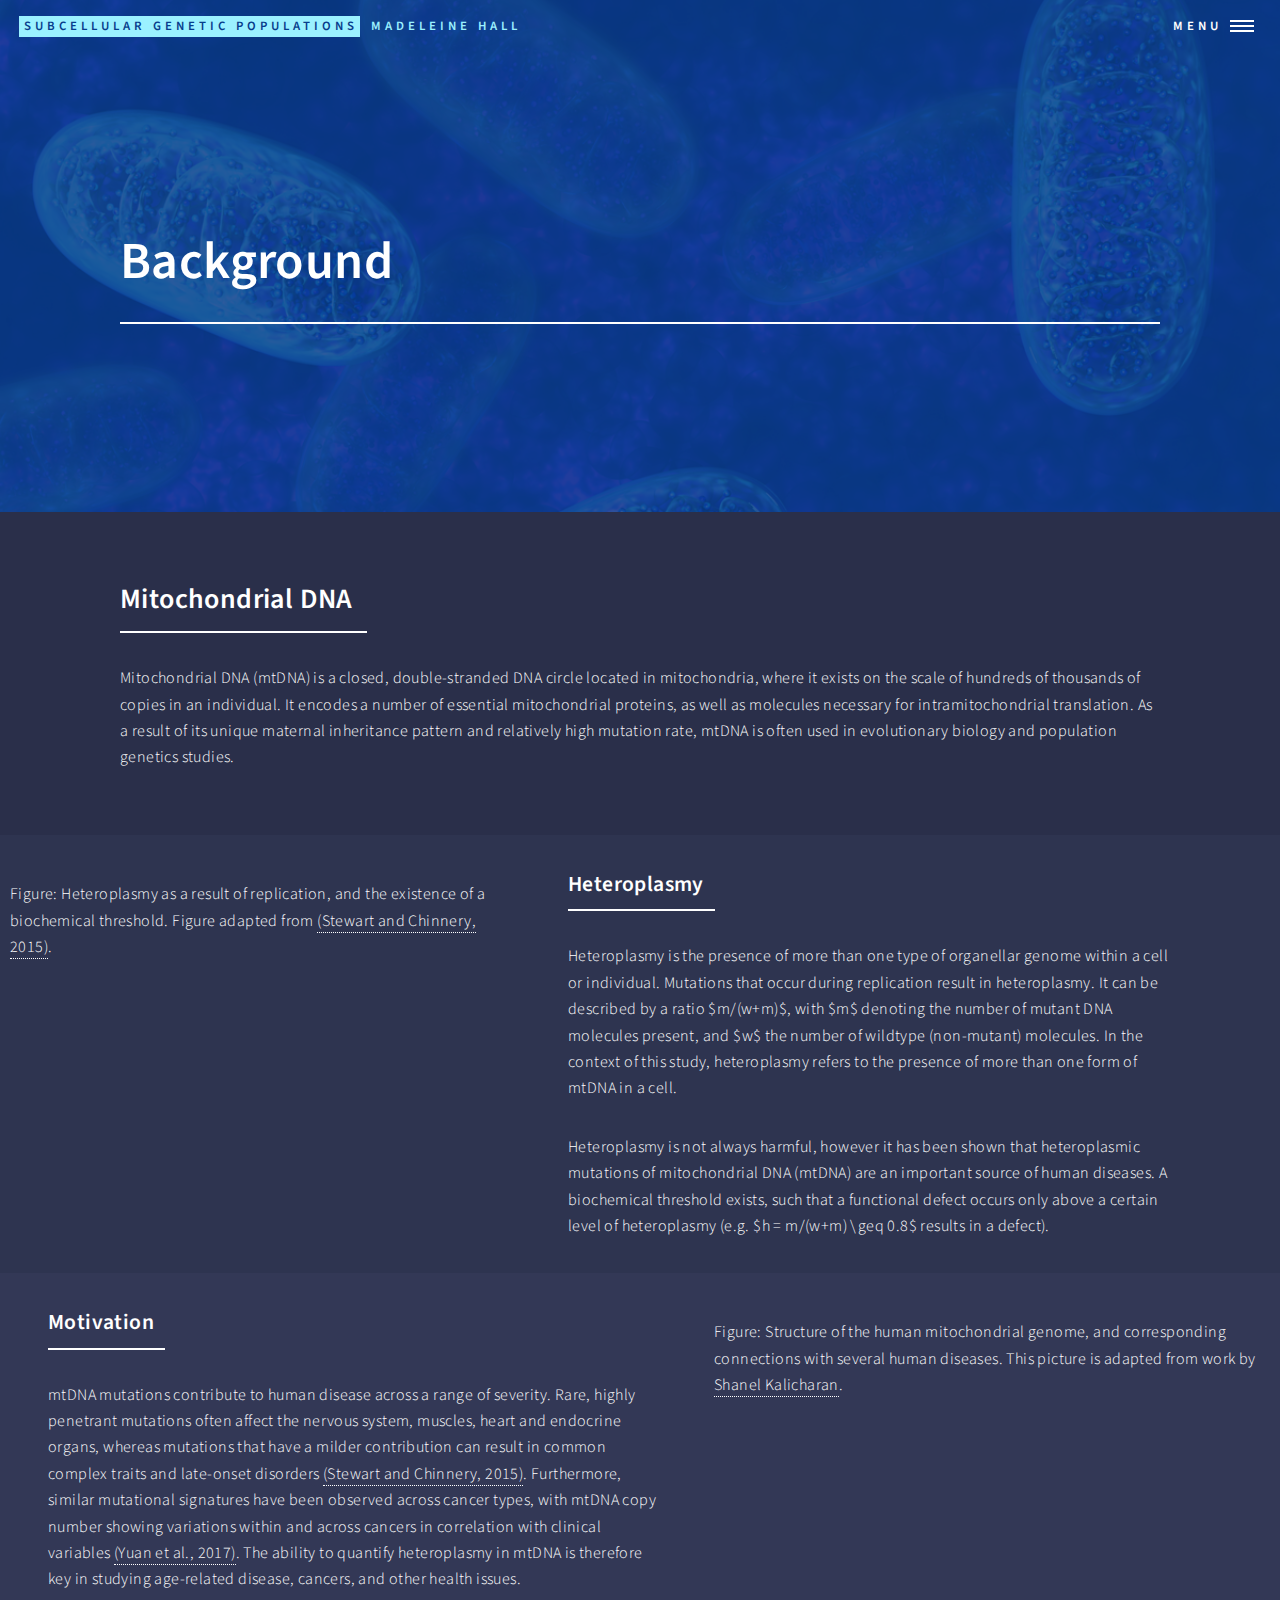
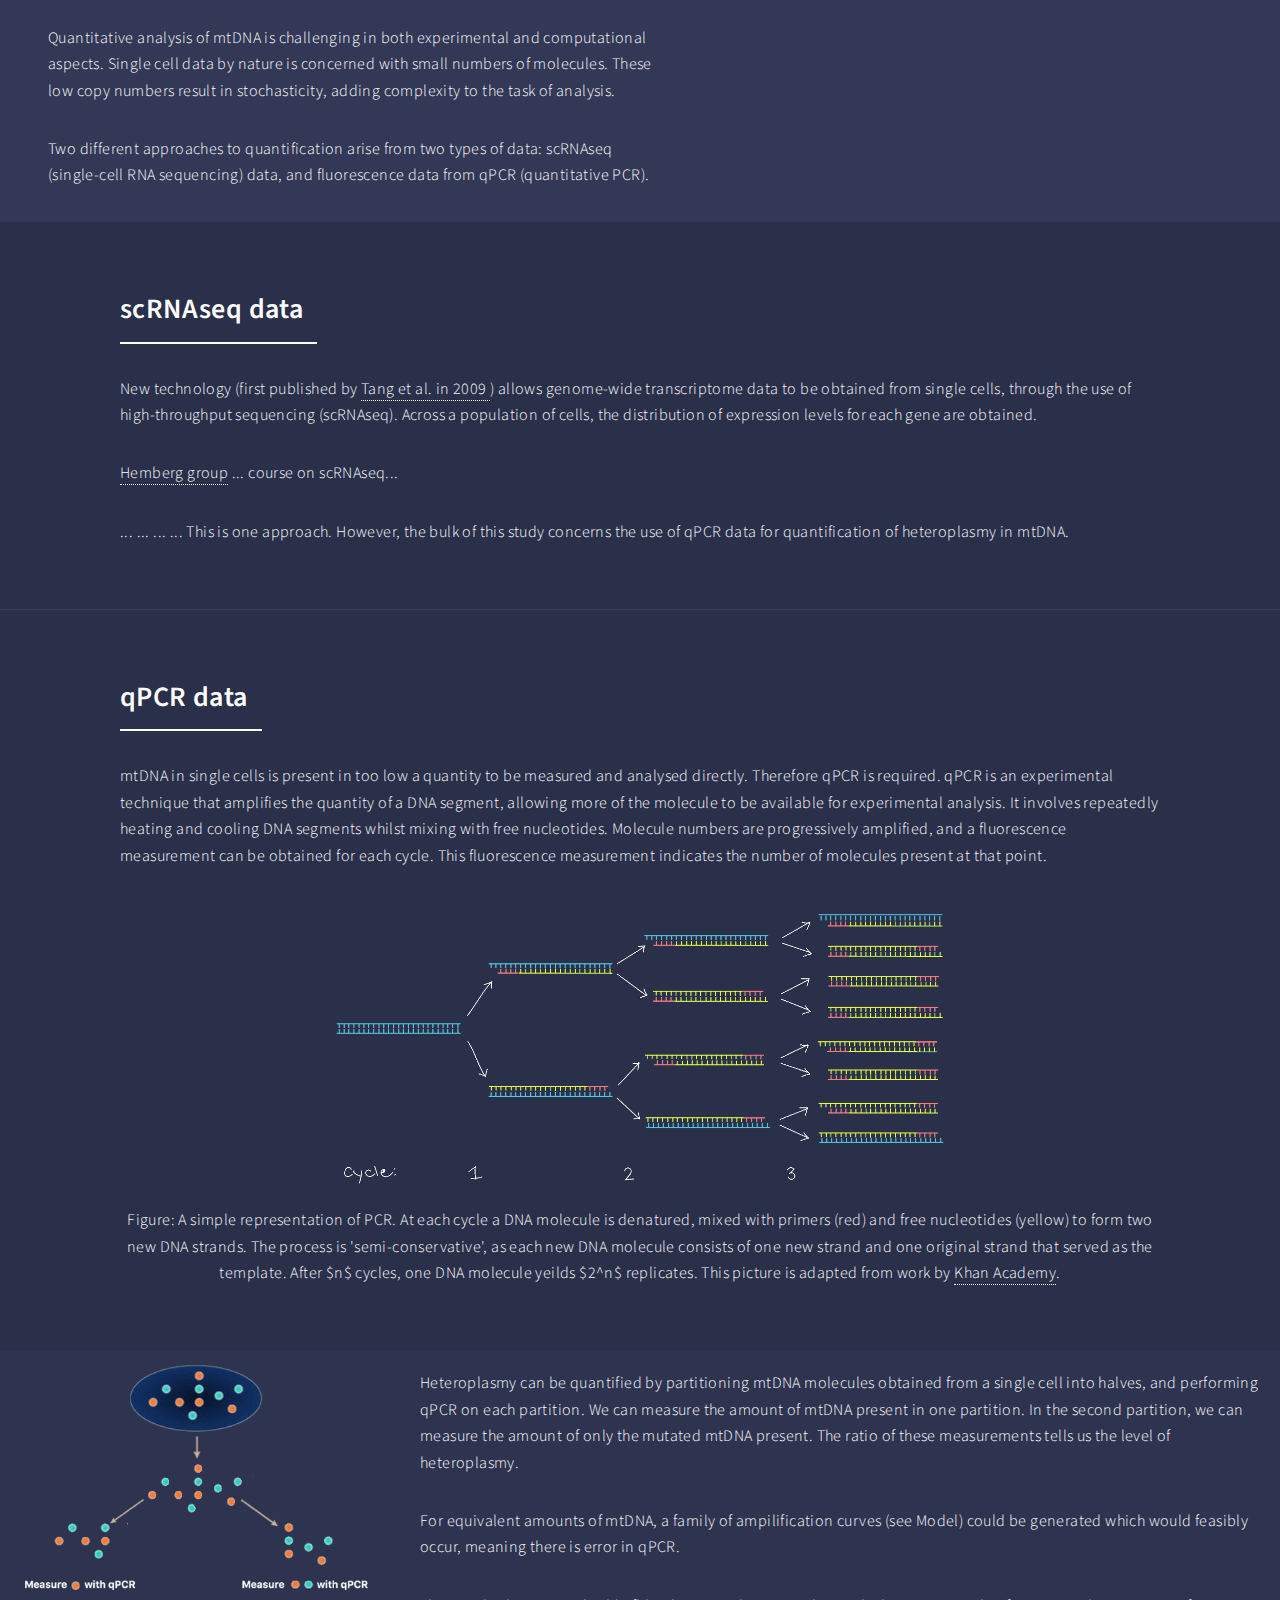
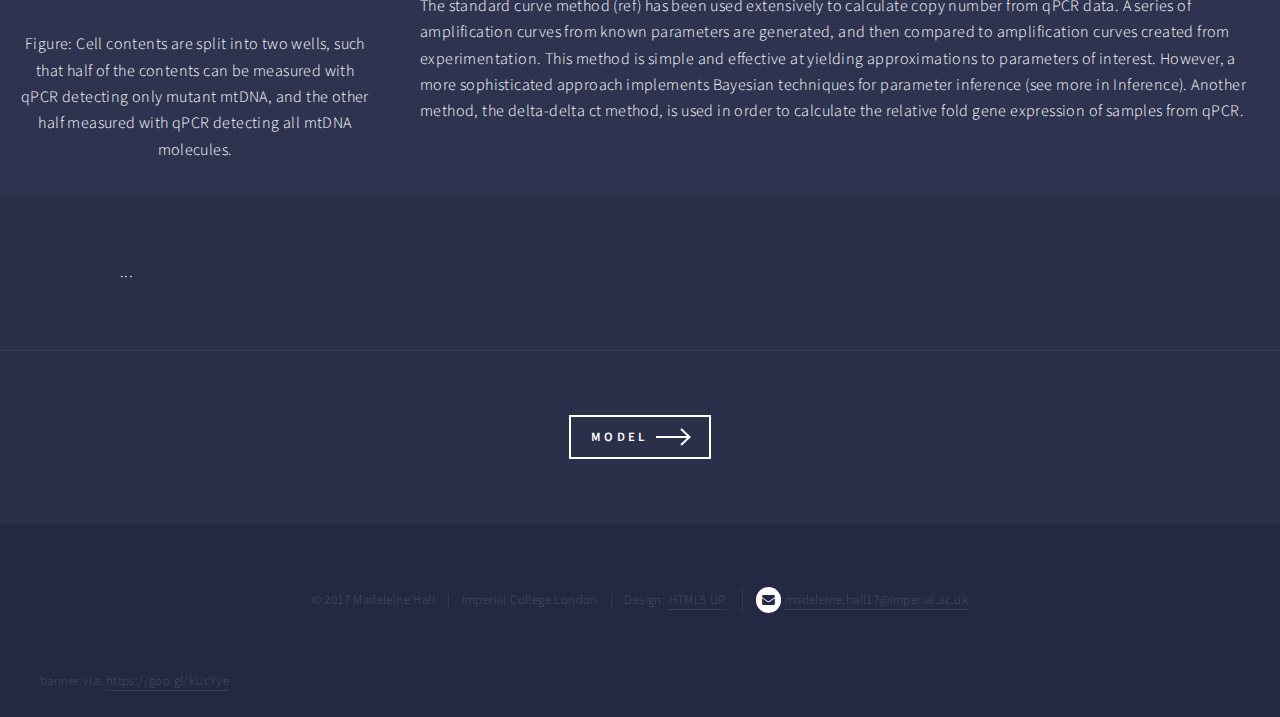
==== background.html @ 01aabdc2 "refs" ====
<!DOCTYPE HTML>
<!--
	Forty by HTML5 UP
	html5up.net | @ajlkn
	Free for personal and commercial use under the CCA 3.0 license (html5up.net/license)
-->
<html>
	<head>
		<title>Introduction - Subcellular Genetic Populations</title>
		<meta charset="utf-8" />
		<meta name="viewport" content="width=device-width, initial-scale=1, user-scalable=no" />
		<!--[if lte IE 8]><script src="assets/js/ie/html5shiv.js"></script><![endif]-->
		<link rel="stylesheet" href="assets/css/main.css" />
		<!--[if lte IE 9]><link rel="stylesheet" href="assets/css/ie9.css" /><![endif]-->
		<!--[if lte IE 8]><link rel="stylesheet" href="assets/css/ie8.css" /><![endif]-->
		<script type="text/javascript" async
  	src="https://cdnjs.cloudflare.com/ajax/libs/mathjax/2.7.4/latest.js?config=TeX-MML-AM_CHTML">
		</script>
		<script type="text/x-mathjax-config">
		MathJax.Hub.Config({
			tex2jax: {inlineMath: [['$','$'], ['\\(','\\)']]}
			});
		</script>
		<script type="text/javascript" async src="path-to-mathjax/MathJax.js?config=TeX-AMS_CHTML"></script>

	</head>
	<body>

		<!-- Wrapper -->
			<div id="wrapper">

				<!-- Header -->
				<!-- Note: The "styleN" class below should match that of the banner element. -->
					<header id="header" class="alt style1">
						<a href="index.html" class="logo"><strong>Subcellular Genetic Populations</strong> <span>Madeleine Hall</span></a>
						<nav>
							<a href="#menu">Menu</a>
						</nav>
					</header>

					<!-- Menu -->
						<nav id="menu">
							<ul class="links">
								<li><a href="index.html">Home</a></li>
								<li><a href="background.html">Background</a></li>
								<li><a href="model.html">Model</a></li>
								<li><a href="inference.html">Inference</a></li>
								<li><a href="results.html">Results</a></li>
								<li><a href="discussion.html">Discussion</a></li>
								<li><a href="summary.html">Summary</a></li>
								<li><a href="references.html">References & Glossary</a></li>
							</ul>
							<ul class="actions vertical">
								<li><a href="#" class="button special fit">Read More</a></li>

							</ul>
						</nav>

				<!-- Banner -->
				<!-- Note: The "styleN" class below should match that of the header element. -->
					<section id="banner" class="style1">
						<div class="inner">
							<span class="image">
								<img src="images/mitochondria.jpg" alt="" />
							</span>
							<header class="major">
								<h1>Background</h1>
							</header>
							<!-- <div class="content">
								<p>...<br />
								...</p>
							</div> -->

						</div>
					</section>

				<!-- Main -->
					<div id="main">

						<!-- One -->
							<section id="one">
								<div class="inner">
									<header class="major">
										<h2>Mitochondrial DNA</h2>
									</header>
									<p>Mitochondrial DNA (mtDNA) is a closed, double-stranded DNA circle located in mitochondria, where it exists on the scale of hundreds of thousands of copies in an individual. It encodes a number of essential mitochondrial proteins, as well as molecules necessary for intramitochondrial translation. As a result of its unique maternal inheritance pattern and relatively high mutation rate, mtDNA is often used in evolutionary biology and population genetics studies.</p>
								</div>
								<!-- <div>
									<center>


									<img src="images/image.png" alt="" data-position="center center" style="width:330px" />
									<p style="margin-top: 0px">Figure: Map of the human mitochondrial genome. This picture is adapted from work by <a href="https://commons.wikimedia.org/wiki/User:Manudouz" target="_blank">Emmanuel Douzery.</a></p>
								</center>


								</div> -->
							</section>

						<!-- Two -->
							<section id="two" class="spotlights">
								<section>
									<div style="width: 520px; margin-left: 0px">


										<img src="images/het_thresh_noback.png" alt="" data-position="center center" style="width:520px" />
										<p style="margin-left: 10px; margin-top: 20px">Figure: Heteroplasmy as a result of replication, and the existence of a biochemical threshold. Figure adapted from <a href="references.html">(Stewart and Chinnery, 2015)</a>.</p>


									</div>


									<div class="content">
										<div class="inner">

											<header class="major">
												<h3>Heteroplasmy</h3>
											</header>
											<p>Heteroplasmy is the presence of more than one type of organellar genome within a cell or individual. Mutations that occur during replication result in heteroplasmy. It can be described by a ratio $m/(w+m)$, with $m$ denoting the number of mutant DNA molecules present, and $w$ the number of wildtype (non-mutant) molecules. In the context of this study, heteroplasmy refers to the presence of more than one form of mtDNA in a cell.



											</p>
											<p>Heteroplasmy is not always harmful, however it has been shown that heteroplasmic mutations of mitochondrial DNA (mtDNA) are an important source of human diseases. A biochemical threshold exists, such that a functional defect occurs only above a certain level of heteroplasmy (e.g. $h = m/(w+m) \geq 0.8$ results in a defect).</p>
											<!-- <ul class="actions">
												<li><a href="generic.html" class="button">Learn more</a></li>
											</ul> -->

										</div>
									</div>
								</section>
								<section>
									<div style="width:800px;margin-right: 0px">
										<center>
										<img src="images/mtdna.png" alt="" data-position="center center" style="width: 500px"/>
										<img src="images/mtdna_dis.png" alt="" data-position="center center" style="width: 450px"/>
									</center>
										<p style="margin-right: 10px; margin-left: 10px;margin-top: 20px">Figure: Structure of the human mitochondrial genome, and corresponding connections with several human diseases. This picture is adapted from work by <a href="https://commons.wikimedia.org/wiki/User:Shanel" target="_blank">Shanel Kalicharan</a>.</p>

									</div>
									<div class="content">
										<div class="inner">
											<header class="major">
												<h3>Motivation</h3>
											</header>

											<p>mtDNA mutations contribute to human disease across a range of severity. Rare, highly penetrant mutations often affect the nervous system, muscles, heart and endocrine organs, whereas mutations that have a milder contribution can result in common complex traits and late-onset disorders <a href="references.html#stewartchinnery">(Stewart and Chinnery, 2015)</a>.
											Furthermore, similar mutational signatures have been observed across cancer types, with mtDNA copy number showing variations within and across cancers in correlation with clinical variables <a href="references.html">(Yuan et al., 2017)</a>.
											<!-- <ul class="actions">
												<li><a href="generic.html" class="button">Learn more</a></li>
											</ul> -->
									The ability to quantify heteroplasmy in mtDNA is therefore key in studying age-related disease, cancers, and other health issues. </p>
									<p>Quantitative analysis of mtDNA is challenging in both experimental and computational aspects. Single cell data by nature is concerned with small numbers of molecules. These low copy numbers result in stochasticity, adding complexity to the task of analysis. </p>

									<p>Two different approaches to quantification arise from two types of data: scRNAseq (single-cell RNA sequencing) data, and fluorescence data from qPCR (quantitative PCR).</p>


										</div>
									</div>
								</section>
								<!-- <section>
									<a class="image">
										<img src="images/pic01.jpg" alt="" data-position="25% 25%" />
									</a>
									<div class="content">
										<div class="inner">
											<header class="major">
												<h3>Quantification & Analysis</h3>
											</header>
											<p>Delta delta ct method. DD work.</p>
											<!-- <ul class="actions">
												<li><a href="generic.html" class="button">Learn more</a></li>
											</ul> -->
										<!-- </div>
									</div>
								</section> -->
							</section>

						<!-- Three -->
							<section id="three">
								<div class="inner">
									<header class="major">
										<h2>scRNAseq data</h2>
									</header>
									<p> New technology (first published by <a href = references.html>Tang et al. in 2009 </a>) allows genome-wide transcriptome data to be obtained from single cells, through the use of high-throughput sequencing (scRNAseq). Across a population of cells, the distribution of expression levels for each gene are obtained.</p>
									<p><a href="references.html">Hemberg group</a> ... course on scRNAseq...</p>
									<p>... ... ... ... This is one approach. However, the bulk of this study concerns the use of qPCR data for quantification of heteroplasmy in mtDNA.</p>
									<!-- <ul class="actions">
										<li><a href="generic.html" class="button next">Get Started</a></li>
									</ul> -->
								</div>
							</section>

							<section id="four">
								<div class="inner">
									<header class="major">
										<h2>qPCR data</h2>
									</header>
									<p> mtDNA in single cells is present in too low a quantity to be measured and analysed directly. Therefore qPCR is required. qPCR is an experimental technique that amplifies the quantity of a DNA segment, allowing more of the molecule to be available for experimental analysis. It involves repeatedly heating and cooling DNA segments whilst mixing with free nucleotides. Molecule numbers are progressively amplified, and a fluorescence measurement can be obtained for each cycle. This fluorescence measurement indicates the number of molecules present at that point.</p>
									<center>
										<img src="images/pcr.png" alt="" data-position="center center" style="width: 650px"/>
										<p>Figure: A simple representation of PCR. At each cycle a DNA molecule is denatured, mixed with primers (red) and free nucleotides (yellow) to form two new DNA strands. The process is 'semi-conservative', as each new DNA molecule consists of one new strand and one original strand that served as the template. After $n$ cycles, one DNA molecule yeilds $2^n$ replicates. This picture is adapted from work by <a href="https://www.khanacademy.org/science/biology/biotech-dna-technology/dna-sequencing-pcr-electrophoresis/a/polymerase-chain-reaction-pcr" target="_blank">Khan Academy</a>.</p>
									</center>
								</section>
								<section class="spotlights">
									<section>
										<div style="width:350px;margin-left: 20px;margin-top: 10px">
											<center>
											<img src="images/het_qpcr.png" alt="" data-position="center center" style="width: 350px"/>
											<p>Figure: Cell contents are split into two wells, such that half of the contents can be measured with qPCR detecting only mutant mtDNA, and the other half measured with qPCR detecting all mtDNA molecules. </p>
										</center>
									</div>
									<div style="margin-top:20px;margin-left:50px;margin-right:20px">
									<p>Heteroplasmy can be quantified by partitioning mtDNA molecules obtained from a single cell into halves, and performing qPCR on each partition. We can measure the amount of mtDNA present in one partition. In the second partition, we can measure the amount of only the mutated mtDNA present. The ratio of these measurements tells us the level of heteroplasmy.  </p>
									<p>For equivalent amounts of mtDNA, a family of ampilification curves (see Model) could be generated which would feasibly occur, meaning there is error in qPCR.
									</p>
									<p>The standard curve method (ref) has been used extensively to calculate copy number from qPCR data. A series of amplification curves from known parameters are generated, and then compared to amplification curves created from experimentation. This method is simple and effective at yielding approximations to parameters of interest. However, a more sophisticated approach implements Bayesian techniques for parameter inference (see more in Inference).  Another method, the delta-delta ct method, is used in order to calculate the relative fold gene expression of samples from qPCR.
									</p>
</div>
								</section>

							</section>
									<section>
										<div class="inner">
									<p>...</p>
									<!-- <ul class="actions">
										<li><a href="generic.html" class="button next">Get Started</a></li>
									</ul> -->
								</div>
							</section>

							<section id="next">
								<div class="inner">
									<ul class="actions">
										<center>
										<li><a href="model.html" class="button next">Model</a></li>
									</center>
									</ul>
								</div>
							</section>

					</div>

					<!-- Contact -->
						<!-- <section id="contact">
							<div class="inner">
								<section>
									<form method="post" action="#">
										<div class="field half first">
											<label for="name">Name</label>
											<input type="text" name="name" id="name" />
										</div>
										<div class="field half">
											<label for="email">Email</label>
											<input type="text" name="email" id="email" />
										</div>
										<div class="field">
											<label for="message">Message</label>
											<textarea name="message" id="message" rows="6"></textarea>
										</div>
										<ul class="actions">
											<li><input type="submit" value="Send Message" class="special" /></li>
											<li><input type="reset" value="Clear" /></li>
										</ul>
									</form>
								</section>
								<section class="split">
									<section>
										<div class="contact-method">
											<span class="icon alt fa-envelope"></span>
											<h3>Email</h3>
											<a href="#">madeleine.hall17@imperial.ac.uk</a>
										</div>
									</section> -->
									<!-- <section>
										<div class="contact-method">
											<span class="icon alt fa-phone"></span>
											<h3>Phone</h3>
											<span>(000) 000-0000 x12387</span>
										</div>
									</section> -->
									<!-- <section>
										<div class="contact-method">
											<span class="icon alt fa-home"></span>
											<h3>Address</h3>
											<span>1234 Somewhere Road #5432<br />
											Nashville, TN 00000<br />
											United States of America</span>
										</div>
									</section> -->
								<!-- </section>
							</div>
						</section> -->

					<!-- Footer -->
						<footer id="footer">
							<div class="inner">
							<center>

								<!-- <ul class="icons">
									<li><a href="#" class="icon alt fa-twitter"><span class="label">Twitter</span></a></li>
									<li><a href="#" class="icon alt fa-facebook"><span class="label">Facebook</span></a></li>
									<li><a href="#" class="icon alt fa-instagram"><span class="label">Instagram</span></a></li>
									<li><a href="#" class="icon alt fa-github"><span class="label">GitHub</span></a></li>
									<li><a href="#" class="icon alt fa-linkedin"><span class="label">LinkedIn</span></a></li>
								</ul> -->
								<ul class="copyright">
									<li>&copy; 2017 Madeleine Hall</li><li>Imperial College London</li><li>Design: <a href="https://html5up.net">HTML5 UP</a></li>
									<li> <span class="icon alt fa-envelope"> </span> <a>madeleine.hall17@imperial.ac.uk</a>
								</ul>
							</center>


							</div>
							<ul class="copyright">
							<li style="margin-left: 40px">banner via: <a href="https://goo.gl/kUcYye" target="_blank">https://goo.gl/kUcYye</a></li>

							</ul>
						</footer>

				<!-- </div> -->

		<!-- Scripts -->
			<script src="assets/js/jquery.min.js"></script>
			<script src="assets/js/jquery.scrolly.min.js"></script>
			<script src="assets/js/jquery.scrollex.min.js"></script>
			<script src="assets/js/skel.min.js"></script>
			<script src="assets/js/util.js"></script>
			<!--[if lte IE 8]><script src="assets/js/ie/respond.min.js"></script><![endif]-->
			<script src="assets/js/main.js"></script>

	</body>
</html>
---- assets/css/main.css ----
@import url(font-awesome.min.css);
@import url("https://fonts.googleapis.com/css?family=Source+Sans+Pro:300,300italic,600,600italic");

/*
	Forty by HTML5 UP
	html5up.net | @ajlkn
	Free for personal and commercial use under the CCA 3.0 license (html5up.net/license)
*/

/* Reset */

	html, body, div, span, applet, object, iframe, h1, h2, h3, h4, h5, h6, p, blockquote, pre, a, abbr, acronym, address, big, cite, code, del, dfn, em, img, ins, kbd, q, s, samp, small, strike, strong, sub, sup, tt, var, b, u, i, center, dl, dt, dd, ol, ul, li, fieldset, form, label, legend, table, caption, tbody, tfoot, thead, tr, th, td, article, aside, canvas, details, embed, figure, figcaption, footer, header, hgroup, menu, nav, output, ruby, section, summary, time, mark, audio, video {
		margin: 0;
		padding: 0;
		border: 0;
		font-size: 100%;
		font: inherit;
		vertical-align: baseline;
	}

	article, aside, details, figcaption, figure, footer, header, hgroup, menu, nav, section {
		display: block;
	}

	body {
		line-height: 1;
	}

	ol, ul {
		list-style: none;
	}

	blockquote, q {
		quotes: none;
	}

	blockquote:before, blockquote:after, q:before, q:after {
		content: '';
		content: none;
	}

	table {
		border-collapse: collapse;
		border-spacing: 0;
	}

	body {
		-webkit-text-size-adjust: none;
	}

/* Box Model */

	*, *:before, *:after {
		-moz-box-sizing: border-box;
		-webkit-box-sizing: border-box;
		box-sizing: border-box;
	}

/* Grid */

	.row {
		border-bottom: solid 1px transparent;
		-moz-box-sizing: border-box;
		-webkit-box-sizing: border-box;
		box-sizing: border-box;
	}

	.row > * {
		float: left;
		-moz-box-sizing: border-box;
		-webkit-box-sizing: border-box;
		box-sizing: border-box;
	}

	.row:after, .row:before {
		content: '';
		display: block;
		clear: both;
		height: 0;
	}

	.row.uniform > * > :first-child {
		margin-top: 0;
	}

	.row.uniform > * > :last-child {
		margin-bottom: 0;
	}

	.row.\30 \25 > * {
		padding: 0 0 0 0em;
	}

	.row.\30 \25 {
		margin: 0 0 -1px 0em;
	}

	.row.uniform.\30 \25 > * {
		padding: 0em 0 0 0em;
	}

	.row.uniform.\30 \25 {
		margin: 0em 0 -1px 0em;
	}

	.row > * {
		padding: 0 0 0 2em;
	}

	.row {
		margin: 0 0 -1px -2em;
	}

	.row.uniform > * {
		padding: 2em 0 0 2em;
	}

	.row.uniform {
		margin: -2em 0 -1px -2em;
	}

	.row.\32 00\25 > * {
		padding: 0 0 0 4em;
	}

	.row.\32 00\25 {
		margin: 0 0 -1px -4em;
	}

	.row.uniform.\32 00\25 > * {
		padding: 4em 0 0 4em;
	}

	.row.uniform.\32 00\25 {
		margin: -4em 0 -1px -4em;
	}

	.row.\31 50\25 > * {
		padding: 0 0 0 3em;
	}

	.row.\31 50\25 {
		margin: 0 0 -1px -3em;
	}

	.row.uniform.\31 50\25 > * {
		padding: 3em 0 0 3em;
	}

	.row.uniform.\31 50\25 {
		margin: -3em 0 -1px -3em;
	}

	.row.\35 0\25 > * {
		padding: 0 0 0 1em;
	}

	.row.\35 0\25 {
		margin: 0 0 -1px -1em;
	}

	.row.uniform.\35 0\25 > * {
		padding: 1em 0 0 1em;
	}

	.row.uniform.\35 0\25 {
		margin: -1em 0 -1px -1em;
	}

	.row.\32 5\25 > * {
		padding: 0 0 0 0.5em;
	}

	.row.\32 5\25 {
		margin: 0 0 -1px -0.5em;
	}

	.row.uniform.\32 5\25 > * {
		padding: 0.5em 0 0 0.5em;
	}

	.row.uniform.\32 5\25 {
		margin: -0.5em 0 -1px -0.5em;
	}

	.\31 2u, .\31 2u\24 {
		width: 100%;
		clear: none;
		margin-left: 0;
	}

	.\31 1u, .\31 1u\24 {
		width: 91.6666666667%;
		clear: none;
		margin-left: 0;
	}

	.\31 0u, .\31 0u\24 {
		width: 83.3333333333%;
		clear: none;
		margin-left: 0;
	}

	.\39 u, .\39 u\24 {
		width: 75%;
		clear: none;
		margin-left: 0;
	}

	.\38 u, .\38 u\24 {
		width: 66.6666666667%;
		clear: none;
		margin-left: 0;
	}

	.\37 u, .\37 u\24 {
		width: 58.3333333333%;
		clear: none;
		margin-left: 0;
	}

	.\36 u, .\36 u\24 {
		width: 50%;
		clear: none;
		margin-left: 0;
	}

	.\35 u, .\35 u\24 {
		width: 41.6666666667%;
		clear: none;
		margin-left: 0;
	}

	.\34 u, .\34 u\24 {
		width: 33.3333333333%;
		clear: none;
		margin-left: 0;
	}

	.\33 u, .\33 u\24 {
		width: 25%;
		clear: none;
		margin-left: 0;
	}

	.\32 u, .\32 u\24 {
		width: 16.6666666667%;
		clear: none;
		margin-left: 0;
	}

	.\31 u, .\31 u\24 {
		width: 8.3333333333%;
		clear: none;
		margin-left: 0;
	}

	.\31 2u\24 + *,
	.\31 1u\24 + *,
	.\31 0u\24 + *,
	.\39 u\24 + *,
	.\38 u\24 + *,
	.\37 u\24 + *,
	.\36 u\24 + *,
	.\35 u\24 + *,
	.\34 u\24 + *,
	.\33 u\24 + *,
	.\32 u\24 + *,
	.\31 u\24 + * {
		clear: left;
	}

	.\-11u {
		margin-left: 91.66667%;
	}

	.\-10u {
		margin-left: 83.33333%;
	}

	.\-9u {
		margin-left: 75%;
	}

	.\-8u {
		margin-left: 66.66667%;
	}

	.\-7u {
		margin-left: 58.33333%;
	}

	.\-6u {
		margin-left: 50%;
	}

	.\-5u {
		margin-left: 41.66667%;
	}

	.\-4u {
		margin-left: 33.33333%;
	}

	.\-3u {
		margin-left: 25%;
	}

	.\-2u {
		margin-left: 16.66667%;
	}

	.\-1u {
		margin-left: 8.33333%;
	}

	@media screen and (max-width: 1680px) {

		.row > * {
			padding: 0 0 0 2em;
		}

		.row {
			margin: 0 0 -1px -2em;
		}

		.row.uniform > * {
			padding: 2em 0 0 2em;
		}

		.row.uniform {
			margin: -2em 0 -1px -2em;
		}

		.row.\32 00\25 > * {
			padding: 0 0 0 4em;
		}

		.row.\32 00\25 {
			margin: 0 0 -1px -4em;
		}

		.row.uniform.\32 00\25 > * {
			padding: 4em 0 0 4em;
		}

		.row.uniform.\32 00\25 {
			margin: -4em 0 -1px -4em;
		}

		.row.\31 50\25 > * {
			padding: 0 0 0 3em;
		}

		.row.\31 50\25 {
			margin: 0 0 -1px -3em;
		}

		.row.uniform.\31 50\25 > * {
			padding: 3em 0 0 3em;
		}

		.row.uniform.\31 50\25 {
			margin: -3em 0 -1px -3em;
		}

		.row.\35 0\25 > * {
			padding: 0 0 0 1em;
		}

		.row.\35 0\25 {
			margin: 0 0 -1px -1em;
		}

		.row.uniform.\35 0\25 > * {
			padding: 1em 0 0 1em;
		}

		.row.uniform.\35 0\25 {
			margin: -1em 0 -1px -1em;
		}

		.row.\32 5\25 > * {
			padding: 0 0 0 0.5em;
		}

		.row.\32 5\25 {
			margin: 0 0 -1px -0.5em;
		}

		.row.uniform.\32 5\25 > * {
			padding: 0.5em 0 0 0.5em;
		}

		.row.uniform.\32 5\25 {
			margin: -0.5em 0 -1px -0.5em;
		}

		.\31 2u\28xlarge\29, .\31 2u\24\28xlarge\29 {
			width: 100%;
			clear: none;
			margin-left: 0;
		}

		.\31 1u\28xlarge\29, .\31 1u\24\28xlarge\29 {
			width: 91.6666666667%;
			clear: none;
			margin-left: 0;
		}

		.\31 0u\28xlarge\29, .\31 0u\24\28xlarge\29 {
			width: 83.3333333333%;
			clear: none;
			margin-left: 0;
		}

		.\39 u\28xlarge\29, .\39 u\24\28xlarge\29 {
			width: 75%;
			clear: none;
			margin-left: 0;
		}

		.\38 u\28xlarge\29, .\38 u\24\28xlarge\29 {
			width: 66.6666666667%;
			clear: none;
			margin-left: 0;
		}

		.\37 u\28xlarge\29, .\37 u\24\28xlarge\29 {
			width: 58.3333333333%;
			clear: none;
			margin-left: 0;
		}

		.\36 u\28xlarge\29, .\36 u\24\28xlarge\29 {
			width: 50%;
			clear: none;
			margin-left: 0;
		}

		.\35 u\28xlarge\29, .\35 u\24\28xlarge\29 {
			width: 41.6666666667%;
			clear: none;
			margin-left: 0;
		}

		.\34 u\28xlarge\29, .\34 u\24\28xlarge\29 {
			width: 33.3333333333%;
			clear: none;
			margin-left: 0;
		}

		.\33 u\28xlarge\29, .\33 u\24\28xlarge\29 {
			width: 25%;
			clear: none;
			margin-left: 0;
		}

		.\32 u\28xlarge\29, .\32 u\24\28xlarge\29 {
			width: 16.6666666667%;
			clear: none;
			margin-left: 0;
		}

		.\31 u\28xlarge\29, .\31 u\24\28xlarge\29 {
			width: 8.3333333333%;
			clear: none;
			margin-left: 0;
		}

		.\31 2u\24\28xlarge\29 + *,
		.\31 1u\24\28xlarge\29 + *,
		.\31 0u\24\28xlarge\29 + *,
		.\39 u\24\28xlarge\29 + *,
		.\38 u\24\28xlarge\29 + *,
		.\37 u\24\28xlarge\29 + *,
		.\36 u\24\28xlarge\29 + *,
		.\35 u\24\28xlarge\29 + *,
		.\34 u\24\28xlarge\29 + *,
		.\33 u\24\28xlarge\29 + *,
		.\32 u\24\28xlarge\29 + *,
		.\31 u\24\28xlarge\29 + * {
			clear: left;
		}

		.\-11u\28xlarge\29 {
			margin-left: 91.66667%;
		}

		.\-10u\28xlarge\29 {
			margin-left: 83.33333%;
		}

		.\-9u\28xlarge\29 {
			margin-left: 75%;
		}

		.\-8u\28xlarge\29 {
			margin-left: 66.66667%;
		}

		.\-7u\28xlarge\29 {
			margin-left: 58.33333%;
		}

		.\-6u\28xlarge\29 {
			margin-left: 50%;
		}

		.\-5u\28xlarge\29 {
			margin-left: 41.66667%;
		}

		.\-4u\28xlarge\29 {
			margin-left: 33.33333%;
		}

		.\-3u\28xlarge\29 {
			margin-left: 25%;
		}

		.\-2u\28xlarge\29 {
			margin-left: 16.66667%;
		}

		.\-1u\28xlarge\29 {
			margin-left: 8.33333%;
		}

	}

	@media screen and (max-width: 1280px) {

		.row > * {
			padding: 0 0 0 1.5em;
		}

		.row {
			margin: 0 0 -1px -1.5em;
		}

		.row.uniform > * {
			padding: 1.5em 0 0 1.5em;
		}

		.row.uniform {
			margin: -1.5em 0 -1px -1.5em;
		}

		.row.\32 00\25 > * {
			padding: 0 0 0 3em;
		}

		.row.\32 00\25 {
			margin: 0 0 -1px -3em;
		}

		.row.uniform.\32 00\25 > * {
			padding: 3em 0 0 3em;
		}

		.row.uniform.\32 00\25 {
			margin: -3em 0 -1px -3em;
		}

		.row.\31 50\25 > * {
			padding: 0 0 0 2.25em;
		}

		.row.\31 50\25 {
			margin: 0 0 -1px -2.25em;
		}

		.row.uniform.\31 50\25 > * {
			padding: 2.25em 0 0 2.25em;
		}

		.row.uniform.\31 50\25 {
			margin: -2.25em 0 -1px -2.25em;
		}

		.row.\35 0\25 > * {
			padding: 0 0 0 0.75em;
		}

		.row.\35 0\25 {
			margin: 0 0 -1px -0.75em;
		}

		.row.uniform.\35 0\25 > * {
			padding: 0.75em 0 0 0.75em;
		}

		.row.uniform.\35 0\25 {
			margin: -0.75em 0 -1px -0.75em;
		}

		.row.\32 5\25 > * {
			padding: 0 0 0 0.375em;
		}

		.row.\32 5\25 {
			margin: 0 0 -1px -0.375em;
		}

		.row.uniform.\32 5\25 > * {
			padding: 0.375em 0 0 0.375em;
		}

		.row.uniform.\32 5\25 {
			margin: -0.375em 0 -1px -0.375em;
		}

		.\31 2u\28large\29, .\31 2u\24\28large\29 {
			width: 100%;
			clear: none;
			margin-left: 0;
		}

		.\31 1u\28large\29, .\31 1u\24\28large\29 {
			width: 91.6666666667%;
			clear: none;
			margin-left: 0;
		}

		.\31 0u\28large\29, .\31 0u\24\28large\29 {
			width: 83.3333333333%;
			clear: none;
			margin-left: 0;
		}

		.\39 u\28large\29, .\39 u\24\28large\29 {
			width: 75%;
			clear: none;
			margin-left: 0;
		}

		.\38 u\28large\29, .\38 u\24\28large\29 {
			width: 66.6666666667%;
			clear: none;
			margin-left: 0;
		}

		.\37 u\28large\29, .\37 u\24\28large\29 {
			width: 58.3333333333%;
			clear: none;
			margin-left: 0;
		}

		.\36 u\28large\29, .\36 u\24\28large\29 {
			width: 50%;
			clear: none;
			margin-left: 0;
		}

		.\35 u\28large\29, .\35 u\24\28large\29 {
			width: 41.6666666667%;
			clear: none;
			margin-left: 0;
		}

		.\34 u\28large\29, .\34 u\24\28large\29 {
			width: 33.3333333333%;
			clear: none;
			margin-left: 0;
		}

		.\33 u\28large\29, .\33 u\24\28large\29 {
			width: 25%;
			clear: none;
			margin-left: 0;
		}

		.\32 u\28large\29, .\32 u\24\28large\29 {
			width: 16.6666666667%;
			clear: none;
			margin-left: 0;
		}

		.\31 u\28large\29, .\31 u\24\28large\29 {
			width: 8.3333333333%;
			clear: none;
			margin-left: 0;
		}

		.\31 2u\24\28large\29 + *,
		.\31 1u\24\28large\29 + *,
		.\31 0u\24\28large\29 + *,
		.\39 u\24\28large\29 + *,
		.\38 u\24\28large\29 + *,
		.\37 u\24\28large\29 + *,
		.\36 u\24\28large\29 + *,
		.\35 u\24\28large\29 + *,
		.\34 u\24\28large\29 + *,
		.\33 u\24\28large\29 + *,
		.\32 u\24\28large\29 + *,
		.\31 u\24\28large\29 + * {
			clear: left;
		}

		.\-11u\28large\29 {
			margin-left: 91.66667%;
		}

		.\-10u\28large\29 {
			margin-left: 83.33333%;
		}

		.\-9u\28large\29 {
			margin-left: 75%;
		}

		.\-8u\28large\29 {
			margin-left: 66.66667%;
		}

		.\-7u\28large\29 {
			margin-left: 58.33333%;
		}

		.\-6u\28large\29 {
			margin-left: 50%;
		}

		.\-5u\28large\29 {
			margin-left: 41.66667%;
		}

		.\-4u\28large\29 {
			margin-left: 33.33333%;
		}

		.\-3u\28large\29 {
			margin-left: 25%;
		}

		.\-2u\28large\29 {
			margin-left: 16.66667%;
		}

		.\-1u\28large\29 {
			margin-left: 8.33333%;
		}

	}

	@media screen and (max-width: 980px) {

		.row > * {
			padding: 0 0 0 1.5em;
		}

		.row {
			margin: 0 0 -1px -1.5em;
		}

		.row.uniform > * {
			padding: 1.5em 0 0 1.5em;
		}

		.row.uniform {
			margin: -1.5em 0 -1px -1.5em;
		}

		.row.\32 00\25 > * {
			padding: 0 0 0 3em;
		}

		.row.\32 00\25 {
			margin: 0 0 -1px -3em;
		}

		.row.uniform.\32 00\25 > * {
			padding: 3em 0 0 3em;
		}

		.row.uniform.\32 00\25 {
			margin: -3em 0 -1px -3em;
		}

		.row.\31 50\25 > * {
			padding: 0 0 0 2.25em;
		}

		.row.\31 50\25 {
			margin: 0 0 -1px -2.25em;
		}

		.row.uniform.\31 50\25 > * {
			padding: 2.25em 0 0 2.25em;
		}

		.row.uniform.\31 50\25 {
			margin: -2.25em 0 -1px -2.25em;
		}

		.row.\35 0\25 > * {
			padding: 0 0 0 0.75em;
		}

		.row.\35 0\25 {
			margin: 0 0 -1px -0.75em;
		}

		.row.uniform.\35 0\25 > * {
			padding: 0.75em 0 0 0.75em;
		}

		.row.uniform.\35 0\25 {
			margin: -0.75em 0 -1px -0.75em;
		}

		.row.\32 5\25 > * {
			padding: 0 0 0 0.375em;
		}

		.row.\32 5\25 {
			margin: 0 0 -1px -0.375em;
		}

		.row.uniform.\32 5\25 > * {
			padding: 0.375em 0 0 0.375em;
		}

		.row.uniform.\32 5\25 {
			margin: -0.375em 0 -1px -0.375em;
		}

		.\31 2u\28medium\29, .\31 2u\24\28medium\29 {
			width: 100%;
			clear: none;
			margin-left: 0;
		}

		.\31 1u\28medium\29, .\31 1u\24\28medium\29 {
			width: 91.6666666667%;
			clear: none;
			margin-left: 0;
		}

		.\31 0u\28medium\29, .\31 0u\24\28medium\29 {
			width: 83.3333333333%;
			clear: none;
			margin-left: 0;
		}

		.\39 u\28medium\29, .\39 u\24\28medium\29 {
			width: 75%;
			clear: none;
			margin-left: 0;
		}

		.\38 u\28medium\29, .\38 u\24\28medium\29 {
			width: 66.6666666667%;
			clear: none;
			margin-left: 0;
		}

		.\37 u\28medium\29, .\37 u\24\28medium\29 {
			width: 58.3333333333%;
			clear: none;
			margin-left: 0;
		}

		.\36 u\28medium\29, .\36 u\24\28medium\29 {
			width: 50%;
			clear: none;
			margin-left: 0;
		}

		.\35 u\28medium\29, .\35 u\24\28medium\29 {
			width: 41.6666666667%;
			clear: none;
			margin-left: 0;
		}

		.\34 u\28medium\29, .\34 u\24\28medium\29 {
			width: 33.3333333333%;
			clear: none;
			margin-left: 0;
		}

		.\33 u\28medium\29, .\33 u\24\28medium\29 {
			width: 25%;
			clear: none;
			margin-left: 0;
		}

		.\32 u\28medium\29, .\32 u\24\28medium\29 {
			width: 16.6666666667%;
			clear: none;
			margin-left: 0;
		}

		.\31 u\28medium\29, .\31 u\24\28medium\29 {
			width: 8.3333333333%;
			clear: none;
			margin-left: 0;
		}

		.\31 2u\24\28medium\29 + *,
		.\31 1u\24\28medium\29 + *,
		.\31 0u\24\28medium\29 + *,
		.\39 u\24\28medium\29 + *,
		.\38 u\24\28medium\29 + *,
		.\37 u\24\28medium\29 + *,
		.\36 u\24\28medium\29 + *,
		.\35 u\24\28medium\29 + *,
		.\34 u\24\28medium\29 + *,
		.\33 u\24\28medium\29 + *,
		.\32 u\24\28medium\29 + *,
		.\31 u\24\28medium\29 + * {
			clear: left;
		}

		.\-11u\28medium\29 {
			margin-left: 91.66667%;
		}

		.\-10u\28medium\29 {
			margin-left: 83.33333%;
		}

		.\-9u\28medium\29 {
			margin-left: 75%;
		}

		.\-8u\28medium\29 {
			margin-left: 66.66667%;
		}

		.\-7u\28medium\29 {
			margin-left: 58.33333%;
		}

		.\-6u\28medium\29 {
			margin-left: 50%;
		}

		.\-5u\28medium\29 {
			margin-left: 41.66667%;
		}

		.\-4u\28medium\29 {
			margin-left: 33.33333%;
		}

		.\-3u\28medium\29 {
			margin-left: 25%;
		}

		.\-2u\28medium\29 {
			margin-left: 16.66667%;
		}

		.\-1u\28medium\29 {
			margin-left: 8.33333%;
		}

	}

	@media screen and (max-width: 736px) {

		.row > * {
			padding: 0 0 0 1.25em;
		}

		.row {
			margin: 0 0 -1px -1.25em;
		}

		.row.uniform > * {
			padding: 1.25em 0 0 1.25em;
		}

		.row.uniform {
			margin: -1.25em 0 -1px -1.25em;
		}

		.row.\32 00\25 > * {
			padding: 0 0 0 2.5em;
		}

		.row.\32 00\25 {
			margin: 0 0 -1px -2.5em;
		}

		.row.uniform.\32 00\25 > * {
			padding: 2.5em 0 0 2.5em;
		}

		.row.uniform.\32 00\25 {
			margin: -2.5em 0 -1px -2.5em;
		}

		.row.\31 50\25 > * {
			padding: 0 0 0 1.875em;
		}

		.row.\31 50\25 {
			margin: 0 0 -1px -1.875em;
		}

		.row.uniform.\31 50\25 > * {
			padding: 1.875em 0 0 1.875em;
		}

		.row.uniform.\31 50\25 {
			margin: -1.875em 0 -1px -1.875em;
		}

		.row.\35 0\25 > * {
			padding: 0 0 0 0.625em;
		}

		.row.\35 0\25 {
			margin: 0 0 -1px -0.625em;
		}

		.row.uniform.\35 0\25 > * {
			padding: 0.625em 0 0 0.625em;
		}

		.row.uniform.\35 0\25 {
			margin: -0.625em 0 -1px -0.625em;
		}

		.row.\32 5\25 > * {
			padding: 0 0 0 0.3125em;
		}

		.row.\32 5\25 {
			margin: 0 0 -1px -0.3125em;
		}

		.row.uniform.\32 5\25 > * {
			padding: 0.3125em 0 0 0.3125em;
		}

		.row.uniform.\32 5\25 {
			margin: -0.3125em 0 -1px -0.3125em;
		}

		.\31 2u\28small\29, .\31 2u\24\28small\29 {
			width: 100%;
			clear: none;
			margin-left: 0;
		}

		.\31 1u\28small\29, .\31 1u\24\28small\29 {
			width: 91.6666666667%;
			clear: none;
			margin-left: 0;
		}

		.\31 0u\28small\29, .\31 0u\24\28small\29 {
			width: 83.3333333333%;
			clear: none;
			margin-left: 0;
		}

		.\39 u\28small\29, .\39 u\24\28small\29 {
			width: 75%;
			clear: none;
			margin-left: 0;
		}

		.\38 u\28small\29, .\38 u\24\28small\29 {
			width: 66.6666666667%;
			clear: none;
			margin-left: 0;
		}

		.\37 u\28small\29, .\37 u\24\28small\29 {
			width: 58.3333333333%;
			clear: none;
			margin-left: 0;
		}

		.\36 u\28small\29, .\36 u\24\28small\29 {
			width: 50%;
			clear: none;
			margin-left: 0;
		}

		.\35 u\28small\29, .\35 u\24\28small\29 {
			width: 41.6666666667%;
			clear: none;
			margin-left: 0;
		}

		.\34 u\28small\29, .\34 u\24\28small\29 {
			width: 33.3333333333%;
			clear: none;
			margin-left: 0;
		}

		.\33 u\28small\29, .\33 u\24\28small\29 {
			width: 25%;
			clear: none;
			margin-left: 0;
		}

		.\32 u\28small\29, .\32 u\24\28small\29 {
			width: 16.6666666667%;
			clear: none;
			margin-left: 0;
		}

		.\31 u\28small\29, .\31 u\24\28small\29 {
			width: 8.3333333333%;
			clear: none;
			margin-left: 0;
		}

		.\31 2u\24\28small\29 + *,
		.\31 1u\24\28small\29 + *,
		.\31 0u\24\28small\29 + *,
		.\39 u\24\28small\29 + *,
		.\38 u\24\28small\29 + *,
		.\37 u\24\28small\29 + *,
		.\36 u\24\28small\29 + *,
		.\35 u\24\28small\29 + *,
		.\34 u\24\28small\29 + *,
		.\33 u\24\28small\29 + *,
		.\32 u\24\28small\29 + *,
		.\31 u\24\28small\29 + * {
			clear: left;
		}

		.\-11u\28small\29 {
			margin-left: 91.66667%;
		}

		.\-10u\28small\29 {
			margin-left: 83.33333%;
		}

		.\-9u\28small\29 {
			margin-left: 75%;
		}

		.\-8u\28small\29 {
			margin-left: 66.66667%;
		}

		.\-7u\28small\29 {
			margin-left: 58.33333%;
		}

		.\-6u\28small\29 {
			margin-left: 50%;
		}

		.\-5u\28small\29 {
			margin-left: 41.66667%;
		}

		.\-4u\28small\29 {
			margin-left: 33.33333%;
		}

		.\-3u\28small\29 {
			margin-left: 25%;
		}

		.\-2u\28small\29 {
			margin-left: 16.66667%;
		}

		.\-1u\28small\29 {
			margin-left: 8.33333%;
		}

	}

	@media screen and (max-width: 480px) {

		.row > * {
			padding: 0 0 0 1.25em;
		}

		.row {
			margin: 0 0 -1px -1.25em;
		}

		.row.uniform > * {
			padding: 1.25em 0 0 1.25em;
		}

		.row.uniform {
			margin: -1.25em 0 -1px -1.25em;
		}

		.row.\32 00\25 > * {
			padding: 0 0 0 2.5em;
		}

		.row.\32 00\25 {
			margin: 0 0 -1px -2.5em;
		}

		.row.uniform.\32 00\25 > * {
			padding: 2.5em 0 0 2.5em;
		}

		.row.uniform.\32 00\25 {
			margin: -2.5em 0 -1px -2.5em;
		}

		.row.\31 50\25 > * {
			padding: 0 0 0 1.875em;
		}

		.row.\31 50\25 {
			margin: 0 0 -1px -1.875em;
		}

		.row.uniform.\31 50\25 > * {
			padding: 1.875em 0 0 1.875em;
		}

		.row.uniform.\31 50\25 {
			margin: -1.875em 0 -1px -1.875em;
		}

		.row.\35 0\25 > * {
			padding: 0 0 0 0.625em;
		}

		.row.\35 0\25 {
			margin: 0 0 -1px -0.625em;
		}

		.row.uniform.\35 0\25 > * {
			padding: 0.625em 0 0 0.625em;
		}

		.row.uniform.\35 0\25 {
			margin: -0.625em 0 -1px -0.625em;
		}

		.row.\32 5\25 > * {
			padding: 0 0 0 0.3125em;
		}

		.row.\32 5\25 {
			margin: 0 0 -1px -0.3125em;
		}

		.row.uniform.\32 5\25 > * {
			padding: 0.3125em 0 0 0.3125em;
		}

		.row.uniform.\32 5\25 {
			margin: -0.3125em 0 -1px -0.3125em;
		}

		.\31 2u\28xsmall\29, .\31 2u\24\28xsmall\29 {
			width: 100%;
			clear: none;
			margin-left: 0;
		}

		.\31 1u\28xsmall\29, .\31 1u\24\28xsmall\29 {
			width: 91.6666666667%;
			clear: none;
			margin-left: 0;
		}

		.\31 0u\28xsmall\29, .\31 0u\24\28xsmall\29 {
			width: 83.3333333333%;
			clear: none;
			margin-left: 0;
		}

		.\39 u\28xsmall\29, .\39 u\24\28xsmall\29 {
			width: 75%;
			clear: none;
			margin-left: 0;
		}

		.\38 u\28xsmall\29, .\38 u\24\28xsmall\29 {
			width: 66.6666666667%;
			clear: none;
			margin-left: 0;
		}

		.\37 u\28xsmall\29, .\37 u\24\28xsmall\29 {
			width: 58.3333333333%;
			clear: none;
			margin-left: 0;
		}

		.\36 u\28xsmall\29, .\36 u\24\28xsmall\29 {
			width: 50%;
			clear: none;
			margin-left: 0;
		}

		.\35 u\28xsmall\29, .\35 u\24\28xsmall\29 {
			width: 41.6666666667%;
			clear: none;
			margin-left: 0;
		}

		.\34 u\28xsmall\29, .\34 u\24\28xsmall\29 {
			width: 33.3333333333%;
			clear: none;
			margin-left: 0;
		}

		.\33 u\28xsmall\29, .\33 u\24\28xsmall\29 {
			width: 25%;
			clear: none;
			margin-left: 0;
		}

		.\32 u\28xsmall\29, .\32 u\24\28xsmall\29 {
			width: 16.6666666667%;
			clear: none;
			margin-left: 0;
		}

		.\31 u\28xsmall\29, .\31 u\24\28xsmall\29 {
			width: 8.3333333333%;
			clear: none;
			margin-left: 0;
		}

		.\31 2u\24\28xsmall\29 + *,
		.\31 1u\24\28xsmall\29 + *,
		.\31 0u\24\28xsmall\29 + *,
		.\39 u\24\28xsmall\29 + *,
		.\38 u\24\28xsmall\29 + *,
		.\37 u\24\28xsmall\29 + *,
		.\36 u\24\28xsmall\29 + *,
		.\35 u\24\28xsmall\29 + *,
		.\34 u\24\28xsmall\29 + *,
		.\33 u\24\28xsmall\29 + *,
		.\32 u\24\28xsmall\29 + *,
		.\31 u\24\28xsmall\29 + * {
			clear: left;
		}

		.\-11u\28xsmall\29 {
			margin-left: 91.66667%;
		}

		.\-10u\28xsmall\29 {
			margin-left: 83.33333%;
		}

		.\-9u\28xsmall\29 {
			margin-left: 75%;
		}

		.\-8u\28xsmall\29 {
			margin-left: 66.66667%;
		}

		.\-7u\28xsmall\29 {
			margin-left: 58.33333%;
		}

		.\-6u\28xsmall\29 {
			margin-left: 50%;
		}

		.\-5u\28xsmall\29 {
			margin-left: 41.66667%;
		}

		.\-4u\28xsmall\29 {
			margin-left: 33.33333%;
		}

		.\-3u\28xsmall\29 {
			margin-left: 25%;
		}

		.\-2u\28xsmall\29 {
			margin-left: 16.66667%;
		}

		.\-1u\28xsmall\29 {
			margin-left: 8.33333%;
		}

	}

	@media screen and (max-width: 360px) {

		.row > * {
			padding: 0 0 0 1.25em;
		}

		.row {
			margin: 0 0 -1px -1.25em;
		}

		.row.uniform > * {
			padding: 1.25em 0 0 1.25em;
		}

		.row.uniform {
			margin: -1.25em 0 -1px -1.25em;
		}

		.row.\32 00\25 > * {
			padding: 0 0 0 2.5em;
		}

		.row.\32 00\25 {
			margin: 0 0 -1px -2.5em;
		}

		.row.uniform.\32 00\25 > * {
			padding: 2.5em 0 0 2.5em;
		}

		.row.uniform.\32 00\25 {
			margin: -2.5em 0 -1px -2.5em;
		}

		.row.\31 50\25 > * {
			padding: 0 0 0 1.875em;
		}

		.row.\31 50\25 {
			margin: 0 0 -1px -1.875em;
		}

		.row.uniform.\31 50\25 > * {
			padding: 1.875em 0 0 1.875em;
		}

		.row.uniform.\31 50\25 {
			margin: -1.875em 0 -1px -1.875em;
		}

		.row.\35 0\25 > * {
			padding: 0 0 0 0.625em;
		}

		.row.\35 0\25 {
			margin: 0 0 -1px -0.625em;
		}

		.row.uniform.\35 0\25 > * {
			padding: 0.625em 0 0 0.625em;
		}

		.row.uniform.\35 0\25 {
			margin: -0.625em 0 -1px -0.625em;
		}

		.row.\32 5\25 > * {
			padding: 0 0 0 0.3125em;
		}

		.row.\32 5\25 {
			margin: 0 0 -1px -0.3125em;
		}

		.row.uniform.\32 5\25 > * {
			padding: 0.3125em 0 0 0.3125em;
		}

		.row.uniform.\32 5\25 {
			margin: -0.3125em 0 -1px -0.3125em;
		}

		.\31 2u\28xxsmall\29, .\31 2u\24\28xxsmall\29 {
			width: 100%;
			clear: none;
			margin-left: 0;
		}

		.\31 1u\28xxsmall\29, .\31 1u\24\28xxsmall\29 {
			width: 91.6666666667%;
			clear: none;
			margin-left: 0;
		}

		.\31 0u\28xxsmall\29, .\31 0u\24\28xxsmall\29 {
			width: 83.3333333333%;
			clear: none;
			margin-left: 0;
		}

		.\39 u\28xxsmall\29, .\39 u\24\28xxsmall\29 {
			width: 75%;
			clear: none;
			margin-left: 0;
		}

		.\38 u\28xxsmall\29, .\38 u\24\28xxsmall\29 {
			width: 66.6666666667%;
			clear: none;
			margin-left: 0;
		}

		.\37 u\28xxsmall\29, .\37 u\24\28xxsmall\29 {
			width: 58.3333333333%;
			clear: none;
			margin-left: 0;
		}

		.\36 u\28xxsmall\29, .\36 u\24\28xxsmall\29 {
			width: 50%;
			clear: none;
			margin-left: 0;
		}

		.\35 u\28xxsmall\29, .\35 u\24\28xxsmall\29 {
			width: 41.6666666667%;
			clear: none;
			margin-left: 0;
		}

		.\34 u\28xxsmall\29, .\34 u\24\28xxsmall\29 {
			width: 33.3333333333%;
			clear: none;
			margin-left: 0;
		}

		.\33 u\28xxsmall\29, .\33 u\24\28xxsmall\29 {
			width: 25%;
			clear: none;
			margin-left: 0;
		}

		.\32 u\28xxsmall\29, .\32 u\24\28xxsmall\29 {
			width: 16.6666666667%;
			clear: none;
			margin-left: 0;
		}

		.\31 u\28xxsmall\29, .\31 u\24\28xxsmall\29 {
			width: 8.3333333333%;
			clear: none;
			margin-left: 0;
		}

		.\31 2u\24\28xxsmall\29 + *,
		.\31 1u\24\28xxsmall\29 + *,
		.\31 0u\24\28xxsmall\29 + *,
		.\39 u\24\28xxsmall\29 + *,
		.\38 u\24\28xxsmall\29 + *,
		.\37 u\24\28xxsmall\29 + *,
		.\36 u\24\28xxsmall\29 + *,
		.\35 u\24\28xxsmall\29 + *,
		.\34 u\24\28xxsmall\29 + *,
		.\33 u\24\28xxsmall\29 + *,
		.\32 u\24\28xxsmall\29 + *,
		.\31 u\24\28xxsmall\29 + * {
			clear: left;
		}

		.\-11u\28xxsmall\29 {
			margin-left: 91.66667%;
		}

		.\-10u\28xxsmall\29 {
			margin-left: 83.33333%;
		}

		.\-9u\28xxsmall\29 {
			margin-left: 75%;
		}

		.\-8u\28xxsmall\29 {
			margin-left: 66.66667%;
		}

		.\-7u\28xxsmall\29 {
			margin-left: 58.33333%;
		}

		.\-6u\28xxsmall\29 {
			margin-left: 50%;
		}

		.\-5u\28xxsmall\29 {
			margin-left: 41.66667%;
		}

		.\-4u\28xxsmall\29 {
			margin-left: 33.33333%;
		}

		.\-3u\28xxsmall\29 {
			margin-left: 25%;
		}

		.\-2u\28xxsmall\29 {
			margin-left: 16.66667%;
		}

		.\-1u\28xxsmall\29 {
			margin-left: 8.33333%;
		}

	}

/* Basic */

	@-ms-viewport {
		width: device-width;
	}

	body {
		-ms-overflow-style: scrollbar;
	}

	@media screen and (max-width: 480px) {

		html, body {
			min-width: 320px;
		}

	}

	body {
		background: #242943;
	}

		body.is-loading *, body.is-loading *:before, body.is-loading *:after {
			-moz-animation: none !important;
			-webkit-animation: none !important;
			-ms-animation: none !important;
			animation: none !important;
			-moz-transition: none !important;
			-webkit-transition: none !important;
			-ms-transition: none !important;
			transition: none !important;
		}

/* Type */

	body, input, select, textarea {
		color: #ffffff;
		font-family: "Source Sans Pro", Helvetica, sans-serif;
		font-size: 17pt;
		font-weight: 300;
		letter-spacing: 0.025em;
		line-height: 1.65;
	}

		@media screen and (max-width: 1680px) {

			body, input, select, textarea {
				font-size: 14pt;
			}

		}

		@media screen and (max-width: 1280px) {

			body, input, select, textarea {
				font-size: 12pt;
			}

		}

		@media screen and (max-width: 360px) {

			body, input, select, textarea {
				font-size: 11pt;
			}

		}

	a {
		-moz-transition: color 0.2s ease-in-out, border-bottom-color 0.2s ease-in-out;
		-webkit-transition: color 0.2s ease-in-out, border-bottom-color 0.2s ease-in-out;
		-ms-transition: color 0.2s ease-in-out, border-bottom-color 0.2s ease-in-out;
		transition: color 0.2s ease-in-out, border-bottom-color 0.2s ease-in-out;
		border-bottom: dotted 1px;
		color: inherit;
		text-decoration: none;
	}

		a:hover {
			border-bottom-color: transparent;
			color: #9bf1ff !important;
		}

		a:active {
			color: #53e3fb !important;
		}

	strong, b {
		color: #ffffff;
		font-weight: 600;
	}

	em, i {
		font-style: italic;
	}

	p {
		margin: 0 0 2em 0;
	}

	h1, h2, h3, h4, h5, h6 {
		color: #ffffff;
		font-weight: 600;
		line-height: 1.65;
		margin: 0 0 1em 0;
	}

		h1 a, h2 a, h3 a, h4 a, h5 a, h6 a {
			color: inherit;
			border-bottom: 0;
		}

	h1 {
		font-size: 2.5em;
	}

	h2 {
		font-size: 1.75em;
	}

	h3 {
		font-size: 1.35em;
	}

	h4 {
		font-size: 1.1em;
	}

	h5 {
		font-size: 0.9em;
	}

	h6 {
		font-size: 0.7em;
	}

	@media screen and (max-width: 736px) {

		h1 {
			font-size: 2em;
		}

		h2 {
			font-size: 1.5em;
		}

		h3 {
			font-size: 1.25em;
		}

	}

	sub {
		font-size: 0.8em;
		position: relative;
		top: 0.5em;
	}

	sup {
		font-size: 0.8em;
		position: relative;
		top: -0.5em;
	}

	blockquote {
		border-left: solid 4px rgba(212, 212, 255, 0.1);
		font-style: italic;
		margin: 0 0 2em 0;
		padding: 0.5em 0 0.5em 2em;
	}

	code {
		background: rgba(212, 212, 255, 0.035);
		font-family: "Courier New", monospace;
		font-size: 0.9em;
		margin: 0 0.25em;
		padding: 0.25em 0.65em;
	}

	pre {
		-webkit-overflow-scrolling: touch;
		font-family: "Courier New", monospace;
		font-size: 0.9em;
		margin: 0 0 2em 0;
	}

		pre code {
			display: block;
			line-height: 1.75;
			padding: 1em 1.5em;
			overflow-x: auto;
		}

	hr {
		border: 0;
		border-bottom: solid 1px rgba(212, 212, 255, 0.1);
		margin: 2em 0;
	}

		hr.major {
			margin: 3em 0;
		}

	.align-left {
		text-align: left;
	}

	.align-center {
		text-align: center;
	}

	.align-right {
		text-align: right;
	}

/* Section/Article */

	section.special, article.special {
		text-align: center;
	}

	header.major {
		width: -moz-max-content;
		width: -webkit-max-content;
		width: -ms-max-content;
		width: max-content;
		margin-bottom: 2em;
	}

		header.major > :first-child {
			margin-bottom: 0;
			width: calc(100% + 0.5em);
		}

			header.major > :first-child:after {
				content: '';
				background-color: #ffffff;
				display: block;
				height: 2px;
				margin: 0.325em 0 0.5em 0;
				width: 100%;
			}

		header.major > p {
			font-size: 0.7em;
			font-weight: 600;
			letter-spacing: 0.25em;
			margin-bottom: 0;
			text-transform: uppercase;
		}

		body.is-ie header.major > :first-child:after {
			max-width: 9em;
		}

		body.is-ie header.major > h1:after {
			max-width: 100% !important;
		}

	@media screen and (max-width: 736px) {

		header.major > p br {
			display: none;
		}

	}

/* Form */

	form {
		margin: 0 0 2em 0;
	}

		form .field {
			margin: 0 0 2em 0;
		}

			form .field.half {
				width: 50%;
				float: left;
				padding: 0 0 0 1em;
			}

				form .field.half.first {
					padding: 0 1em 0 0;
				}

		form > .actions {
			margin: 2.5em 0 0 0 !important;
		}

		@media screen and (max-width: 736px) {

			form .field {
				margin: 0 0 1.5em 0;
			}

				form .field.half {
					padding: 0 0 0 0.75em;
				}

					form .field.half.first {
						padding: 0 0.75em 0 0;
					}

			form > .actions {
				margin: 2em 0 0 0 !important;
			}

		}

		@media screen and (max-width: 480px) {

			form .field.half {
				width: 100%;
				float: none;
				padding: 0;
			}

				form .field.half.first {
					padding: 0;
				}

		}

	label {
		color: #ffffff;
		display: block;
		font-size: 0.8em;
		font-weight: 600;
		letter-spacing: 0.25em;
		margin: 0 0 1em 0;
		text-transform: uppercase;
	}

	input[type="text"],
	input[type="password"],
	input[type="email"],
	input[type="tel"],
	input[type="search"],
	input[type="url"],
	select,
	textarea {
		-moz-appearance: none;
		-webkit-appearance: none;
		-ms-appearance: none;
		appearance: none;
		background: rgba(212, 212, 255, 0.035);
		border: none;
		border-radius: 0;
		color: inherit;
		display: block;
		outline: 0;
		padding: 0 1em;
		text-decoration: none;
		width: 100%;
	}

		input[type="text"]:invalid,
		input[type="password"]:invalid,
		input[type="email"]:invalid,
		input[type="tel"]:invalid,
		input[type="search"]:invalid,
		input[type="url"]:invalid,
		select:invalid,
		textarea:invalid {
			box-shadow: none;
		}

		input[type="text"]:focus,
		input[type="password"]:focus,
		input[type="email"]:focus,
		input[type="tel"]:focus,
		input[type="search"]:focus,
		input[type="url"]:focus,
		select:focus,
		textarea:focus {
			border-color: #9bf1ff;
			box-shadow: 0 0 0 2px #9bf1ff;
		}

	.select-wrapper {
		text-decoration: none;
		display: block;
		position: relative;
	}

		.select-wrapper:before {
			-moz-osx-font-smoothing: grayscale;
			-webkit-font-smoothing: antialiased;
			font-family: FontAwesome;
			font-style: normal;
			font-weight: normal;
			text-transform: none !important;
		}

		.select-wrapper:before {
			color: rgba(212, 212, 255, 0.1);
			content: '\f078';
			display: block;
			height: 2.75em;
			line-height: 2.75em;
			pointer-events: none;
			position: absolute;
			right: 0;
			text-align: center;
			top: 0;
			width: 2.75em;
		}

		.select-wrapper select::-ms-expand {
			display: none;
		}

	input[type="text"],
	input[type="password"],
	input[type="email"],
	input[type="tel"],
	input[type="search"],
	input[type="url"],
	select {
		height: 2.75em;
	}

	textarea {
		padding: 0.75em 1em;
	}

	input[type="checkbox"],
	input[type="radio"] {
		-moz-appearance: none;
		-webkit-appearance: none;
		-ms-appearance: none;
		appearance: none;
		display: block;
		float: left;
		margin-right: -2em;
		opacity: 0;
		width: 1em;
		z-index: -1;
	}

		input[type="checkbox"] + label,
		input[type="radio"] + label {
			text-decoration: none;
			color: #ffffff;
			cursor: pointer;
			display: inline-block;
			font-weight: 300;
			padding-left: 2.65em;
			padding-right: 0.75em;
			position: relative;
		}

			input[type="checkbox"] + label:before,
			input[type="radio"] + label:before {
				-moz-osx-font-smoothing: grayscale;
				-webkit-font-smoothing: antialiased;
				font-family: FontAwesome;
				font-style: normal;
				font-weight: normal;
				text-transform: none !important;
			}

			input[type="checkbox"] + label:before,
			input[type="radio"] + label:before {
				background: rgba(212, 212, 255, 0.035);
				content: '';
				display: inline-block;
				height: 1.65em;
				left: 0;
				letter-spacing: 0;
				line-height: 1.58125em;
				position: absolute;
				text-align: center;
				top: 0;
				width: 1.65em;
			}

		input[type="checkbox"]:checked + label:before,
		input[type="radio"]:checked + label:before {
			background: #ffffff;
			border-color: #9bf1ff;
			content: '\f00c';
			color: #242943;
		}

		input[type="checkbox"]:focus + label:before,
		input[type="radio"]:focus + label:before {
			box-shadow: 0 0 0 2px #9bf1ff;
		}

	input[type="radio"] + label:before {
		border-radius: 100%;
	}

	::-webkit-input-placeholder {
		color: rgba(244, 244, 255, 0.2) !important;
		opacity: 1.0;
	}

	:-moz-placeholder {
		color: rgba(244, 244, 255, 0.2) !important;
		opacity: 1.0;
	}

	::-moz-placeholder {
		color: rgba(244, 244, 255, 0.2) !important;
		opacity: 1.0;
	}

	:-ms-input-placeholder {
		color: rgba(244, 244, 255, 0.2) !important;
		opacity: 1.0;
	}

	.formerize-placeholder {
		color: rgba(244, 244, 255, 0.2) !important;
		opacity: 1.0;
	}

/* Box */

	.box {
		border: solid 1px rgba(212, 212, 255, 0.1);
		margin-bottom: 2em;
		padding: 1.5em;
	}

		.box > :last-child,
		.box > :last-child > :last-child,
		.box > :last-child > :last-child > :last-child {
			margin-bottom: 0;
		}

		.box.alt {
			border: 0;
			border-radius: 0;
			padding: 0;
		}

/* Icon */

	.icon {
		text-decoration: none;
		border-bottom: none;
		position: relative;
	}

		.icon:before {
			-moz-osx-font-smoothing: grayscale;
			-webkit-font-smoothing: antialiased;
			font-family: FontAwesome;
			font-style: normal;
			font-weight: normal;
			text-transform: none !important;
		}

		.icon > .label {
			display: none;
		}

		.icon.alt:before {
			background-color: #ffffff;
			border-radius: 100%;
			color: #242943;
			display: inline-block;
			height: 2em;
			line-height: 2em;
			text-align: center;
			width: 2em;
		}

	a.icon.alt:before {
		-moz-transition: background-color 0.2s ease-in-out;
		-webkit-transition: background-color 0.2s ease-in-out;
		-ms-transition: background-color 0.2s ease-in-out;
		transition: background-color 0.2s ease-in-out;
	}

	a.icon.alt:hover:before {
		background-color: #6fc3df;
	}

	a.icon.alt:active:before {
		background-color: #37a6cb;
	}

/* Image */

	.image {
		border: 0;
		display: inline-block;
		position: relative;
	}

		.image img {
			display: block;
		}

		.image.left, .image.right {
			max-width: 30%;
		}

			.image.left img, .image.right img {
				width: 100%;
			}

		.image.left {
			float: left;
			margin: 0 1.5em 1.25em 0;
			top: 0.25em;
		}

		.image.right {
			float: right;
			margin: 0 0 1.25em 1.5em;
			top: 0.25em;
		}

		.image.fit {
			display: block;
			margin: 0 0 2em 0;
			width: 100%;
		}

			.image.fit img {
				width: 100%;
			}

		.image.main {
			display: block;
			margin: 2.5em 0;
			width: 100%;
		}

			.image.main img {
				width: 100%;
			}

			@media screen and (max-width: 736px) {

				.image.main {
					margin: 1.5em 0;
				}

			}

/* List */

	ol {
		list-style: decimal;
		margin: 0 0 2em 0;
		padding-left: 1.25em;
	}

		ol li {
			padding-left: 0.25em;
		}

	ul {
		list-style: disc;
		margin: 0 0 2em 0;
		padding-left: 1em;
	}

		ul li {
			padding-left: 0.5em;
		}

		ul.alt {
			list-style: none;
			padding-left: 0;
		}

			ul.alt li {
				border-top: solid 1px rgba(212, 212, 255, 0.1);
				padding: 0.5em 0;
			}

				ul.alt li:first-child {
					border-top: 0;
					padding-top: 0;
				}

		ul.icons {
			cursor: default;
			list-style: none;
			padding-left: 0;
		}

			ul.icons li {
				display: inline-block;
				padding: 0 1em 0 0;
			}

				ul.icons li:last-child {
					padding-right: 0;
				}

			@media screen and (max-width: 736px) {

				ul.icons li {
					padding: 0 0.75em 0 0;
				}

			}

		ul.actions {
			cursor: default;
			list-style: none;
			padding-left: 0;
		}

			ul.actions li {
				display: inline-block;
				padding: 0 1em 0 0;
				vertical-align: middle;
			}

				ul.actions li:last-child {
					padding-right: 0;
				}

			ul.actions.small li {
				padding: 0 1em 0 0;
			}

			ul.actions.vertical li {
				display: block;
				padding: 1em 0 0 0;
			}

				ul.actions.vertical li:first-child {
					padding-top: 0;
				}

				ul.actions.vertical li > * {
					margin-bottom: 0;
				}

			ul.actions.vertical.small li:first-child {
				padding-top: 0;
			}

			ul.actions.fit {
				display: table;
				margin-left: -1em;
				padding: 0;
				table-layout: fixed;
				width: calc(100% + 1em);
			}

				ul.actions.fit li {
					display: table-cell;
					padding: 0 0 0 1em;
				}

					ul.actions.fit li > * {
						margin-bottom: 0;
					}

				ul.actions.fit.small {
					margin-left: -1em;
					width: calc(100% + 1em);
				}

					ul.actions.fit.small li {
						padding: 0 0 0 1em;
					}

		ul.pagination {
			cursor: default;
			list-style: none;
			padding-left: 0;
		}

			ul.pagination li {
				display: inline-block;
				padding-left: 0;
				vertical-align: middle;
			}

				ul.pagination li > .page {
					-moz-transition: background-color 0.2s ease-in-out, color 0.2s ease-in-out;
					-webkit-transition: background-color 0.2s ease-in-out, color 0.2s ease-in-out;
					-ms-transition: background-color 0.2s ease-in-out, color 0.2s ease-in-out;
					transition: background-color 0.2s ease-in-out, color 0.2s ease-in-out;
					border-bottom: 0;
					display: inline-block;
					font-size: 0.8em;
					font-weight: 600;
					height: 1.5em;
					line-height: 1.5em;
					margin: 0 0.125em;
					min-width: 1.5em;
					padding: 0 0.5em;
					text-align: center;
				}

					ul.pagination li > .page.active {
						background-color: #ffffff;
						color: #242943;
					}

						ul.pagination li > .page.active:hover {
							background-color: #9bf1ff;
							color: #242943 !important;
						}

						ul.pagination li > .page.active:active {
							background-color: #53e3fb;
						}

				ul.pagination li:first-child {
					padding-right: 0.75em;
				}

				ul.pagination li:last-child {
					padding-left: 0.75em;
				}

			@media screen and (max-width: 480px) {

				ul.pagination li:nth-child(n+2):nth-last-child(n+2) {
					display: none;
				}

				ul.pagination li:first-child {
					padding-right: 0;
				}

			}

	dl {
		margin: 0 0 2em 0;
	}

		dl dt {
			display: block;
			font-weight: 600;
			margin: 0 0 1em 0;
		}

		dl dd {
			margin-left: 2em;
		}

/* Table */

	.table-wrapper {
		-webkit-overflow-scrolling: touch;
		overflow-x: auto;
	}

	table {
		margin: 0 0 2em 0;
		width: 100%;
	}

		table tbody tr {
			border: solid 1px rgba(212, 212, 255, 0.1);
			border-left: 0;
			border-right: 0;
		}

			table tbody tr:nth-child(2n + 1) {
				background-color: rgba(212, 212, 255, 0.035);
			}

		table td {
			padding: 0.75em 0.75em;
		}

		table th {
			color: #ffffff;
			font-size: 0.9em;
			font-weight: 600;
			padding: 0 0.75em 0.75em 0.75em;
			text-align: left;
		}

		table thead {
			border-bottom: solid 2px rgba(212, 212, 255, 0.1);
		}

		table tfoot {
			border-top: solid 2px rgba(212, 212, 255, 0.1);
		}

		table.alt {
			border-collapse: separate;
		}

			table.alt tbody tr td {
				border: solid 1px rgba(212, 212, 255, 0.1);
				border-left-width: 0;
				border-top-width: 0;
			}

				table.alt tbody tr td:first-child {
					border-left-width: 1px;
				}

			table.alt tbody tr:first-child td {
				border-top-width: 1px;
			}

			table.alt thead {
				border-bottom: 0;
			}

			table.alt tfoot {
				border-top: 0;
			}

/* Button */

	input[type="submit"],
	input[type="reset"],
	input[type="button"],
	button,
	.button {
		-moz-appearance: none;
		-webkit-appearance: none;
		-ms-appearance: none;
		appearance: none;
		-moz-transition: background-color 0.2s ease-in-out, box-shadow 0.2s ease-in-out, color 0.2s ease-in-out;
		-webkit-transition: background-color 0.2s ease-in-out, box-shadow 0.2s ease-in-out, color 0.2s ease-in-out;
		-ms-transition: background-color 0.2s ease-in-out, box-shadow 0.2s ease-in-out, color 0.2s ease-in-out;
		transition: background-color 0.2s ease-in-out, box-shadow 0.2s ease-in-out, color 0.2s ease-in-out;
		background-color: transparent;
		border: 0;
		border-radius: 0;
		box-shadow: inset 0 0 0 2px #ffffff;
		color: #ffffff;
		cursor: pointer;
		display: inline-block;
		font-size: 0.8em;
		font-weight: 600;
		height: 3.5em;
		letter-spacing: 0.25em;
		line-height: 3.5em;
		padding: 0 1.75em;
		text-align: center;
		text-decoration: none;
		text-transform: uppercase;
		white-space: nowrap;
	}

		input[type="submit"]:hover, input[type="submit"]:active,
		input[type="reset"]:hover,
		input[type="reset"]:active,
		input[type="button"]:hover,
		input[type="button"]:active,
		button:hover,
		button:active,
		.button:hover,
		.button:active {
			box-shadow: inset 0 0 0 2px #9bf1ff;
			color: #9bf1ff;
		}

		input[type="submit"]:active,
		input[type="reset"]:active,
		input[type="button"]:active,
		button:active,
		.button:active {
			background-color: rgba(155, 241, 255, 0.1);
			box-shadow: inset 0 0 0 2px #53e3fb;
			color: #53e3fb;
		}

		input[type="submit"].icon:before,
		input[type="reset"].icon:before,
		input[type="button"].icon:before,
		button.icon:before,
		.button.icon:before {
			margin-right: 0.5em;
		}

		input[type="submit"].fit,
		input[type="reset"].fit,
		input[type="button"].fit,
		button.fit,
		.button.fit {
			display: block;
			margin: 0 0 1em 0;
			width: 100%;
		}

		input[type="submit"].small,
		input[type="reset"].small,
		input[type="button"].small,
		button.small,
		.button.small {
			font-size: 0.6em;
		}

		input[type="submit"].big,
		input[type="reset"].big,
		input[type="button"].big,
		button.big,
		.button.big {
			font-size: 1.25em;
			height: 3em;
			line-height: 3em;
		}

		input[type="submit"].next,
		input[type="reset"].next,
		input[type="button"].next,
		button.next,
		.button.next {
			padding-right: 4.5em;
			position: relative;
		}

			input[type="submit"].next:before, input[type="submit"].next:after,
			input[type="reset"].next:before,
			input[type="reset"].next:after,
			input[type="button"].next:before,
			input[type="button"].next:after,
			button.next:before,
			button.next:after,
			.button.next:before,
			.button.next:after {
				-moz-transition: opacity 0.2s ease-in-out;
				-webkit-transition: opacity 0.2s ease-in-out;
				-ms-transition: opacity 0.2s ease-in-out;
				transition: opacity 0.2s ease-in-out;
				background-position: center right;
				background-repeat: no-repeat;
				background-size: 36px 24px;
				content: '';
				display: block;
				height: 100%;
				position: absolute;
				right: 1.5em;
				top: 0;
				vertical-align: middle;
				width: 36px;
			}

			input[type="submit"].next:before,
			input[type="reset"].next:before,
			input[type="button"].next:before,
			button.next:before,
			.button.next:before {
				background-image: url("data:image/svg+xml;charset=utf8,%3Csvg xmlns='http://www.w3.org/2000/svg' xmlns:xlink='http://www.w3.org/1999/xlink' width='36px' height='24px' viewBox='0 0 36 24' zoomAndPan='disable'%3E%3Cstyle%3Eline %7B stroke: %23ffffff%3B stroke-width: 2px%3B %7D%3C/style%3E%3Cline x1='0' y1='12' x2='34' y2='12' /%3E%3Cline x1='25' y1='4' x2='34' y2='12.5' /%3E%3Cline x1='25' y1='20' x2='34' y2='11.5' /%3E%3C/svg%3E");
			}

			input[type="submit"].next:after,
			input[type="reset"].next:after,
			input[type="button"].next:after,
			button.next:after,
			.button.next:after {
				background-image: url("data:image/svg+xml;charset=utf8,%3Csvg xmlns='http://www.w3.org/2000/svg' xmlns:xlink='http://www.w3.org/1999/xlink' width='36px' height='24px' viewBox='0 0 36 24' zoomAndPan='disable'%3E%3Cstyle%3Eline %7B stroke: %239bf1ff%3B stroke-width: 2px%3B %7D%3C/style%3E%3Cline x1='0' y1='12' x2='34' y2='12' /%3E%3Cline x1='25' y1='4' x2='34' y2='12.5' /%3E%3Cline x1='25' y1='20' x2='34' y2='11.5' /%3E%3C/svg%3E");
				opacity: 0;
				z-index: 1;
			}

			input[type="submit"].next:hover:after, input[type="submit"].next:active:after,
			input[type="reset"].next:hover:after,
			input[type="reset"].next:active:after,
			input[type="button"].next:hover:after,
			input[type="button"].next:active:after,
			button.next:hover:after,
			button.next:active:after,
			.button.next:hover:after,
			.button.next:active:after {
				opacity: 1;
			}

			@media screen and (max-width: 1280px) {

				input[type="submit"].next,
				input[type="reset"].next,
				input[type="button"].next,
				button.next,
				.button.next {
					padding-right: 5em;
				}

			}

		input[type="submit"].special,
		input[type="reset"].special,
		input[type="button"].special,
		button.special,
		.button.special {
			background-color: #ffffff;
			box-shadow: none;
			color: #242943;
		}

			input[type="submit"].special:hover, input[type="submit"].special:active,
			input[type="reset"].special:hover,
			input[type="reset"].special:active,
			input[type="button"].special:hover,
			input[type="button"].special:active,
			button.special:hover,
			button.special:active,
			.button.special:hover,
			.button.special:active {
				background-color: #9bf1ff;
				color: #242943 !important;
			}

			input[type="submit"].special:active,
			input[type="reset"].special:active,
			input[type="button"].special:active,
			button.special:active,
			.button.special:active {
				background-color: #53e3fb;
			}

		input[type="submit"].disabled, input[type="submit"]:disabled,
		input[type="reset"].disabled,
		input[type="reset"]:disabled,
		input[type="button"].disabled,
		input[type="button"]:disabled,
		button.disabled,
		button:disabled,
		.button.disabled,
		.button:disabled {
			-moz-pointer-events: none;
			-webkit-pointer-events: none;
			-ms-pointer-events: none;
			pointer-events: none;
			cursor: default;
			opacity: 0.25;
		}

/* Tiles */

	.tiles {
		display: -moz-flex;
		display: -webkit-flex;
		display: -ms-flex;
		display: flex;
		-moz-flex-wrap: wrap;
		-webkit-flex-wrap: wrap;
		-ms-flex-wrap: wrap;
		flex-wrap: wrap;
		border-top: 0 !important;
	}

		.tiles + * {
			border-top: 0 !important;
		}

		.tiles article {
			-moz-align-items: center;
			-webkit-align-items: center;
			-ms-align-items: center;
			align-items: center;
			display: -moz-flex;
			display: -webkit-flex;
			display: -ms-flex;
			display: flex;
			-moz-transition: -moz-transform 0.25s ease, opacity 0.25s ease, -moz-filter 1s ease, -webkit-filter 1s ease;
			-webkit-transition: -webkit-transform 0.25s ease, opacity 0.25s ease, -webkit-filter 1s ease, -webkit-filter 1s ease;
			-ms-transition: -ms-transform 0.25s ease, opacity 0.25s ease, -ms-filter 1s ease, -webkit-filter 1s ease;
			transition: transform 0.25s ease, opacity 0.25s ease, filter 1s ease, -webkit-filter 1s ease;
			padding: 4em 4em 2em 4em ;
			background-position: center;
			background-repeat: no-repeat;
			background-size: cover;
			cursor: default;
			height: 40vh;
			max-height: 40em;
			min-height: 23em;
			overflow: hidden;
			position: relative;
			width: 40%;
		}

			.tiles article .image {
				display: none;
			}

			.tiles article header {
				position: relative;
				z-index: 3;
			}

			.tiles article h3 {
				font-size: 1.75em;
			}

				.tiles article h3 a:hover {
					color: inherit !important;
				}

			.tiles article .link.primary {
				border: 0;
				height: 100%;
				left: 0;
				position: absolute;
				top: 0;
				width: 100%;
				z-index: 4;
			}

			.tiles article:before {
				-moz-transition: opacity 0.5s ease;
				-webkit-transition: opacity 0.5s ease;
				-ms-transition: opacity 0.5s ease;
				transition: opacity 0.5s ease;
				bottom: 0;
				content: '';
				display: block;
				height: 100%;
				left: 0;
				opacity: 0.85;
				position: absolute;
				width: 100%;
				z-index: 2;
			}

			.tiles article:after {
				background-color: rgba(36, 41, 67, 0.25);
				content: '';
				display: block;
				height: 100%;
				left: 0;
				position: absolute;
				top: 0;
				width: 100%;
				z-index: 1;
			}

			.tiles article:hover:before {
				opacity: 0;
			}

			.tiles article.is-transitioning {
				-moz-transform: scale(0.95);
				-webkit-transform: scale(0.95);
				-ms-transform: scale(0.95);
				transform: scale(0.95);
				-moz-filter: blur(0.5em);
				-webkit-filter: blur(0.5em);
				-ms-filter: blur(0.5em);
				filter: blur(0.5em);
				opacity: 0;
			}

			.tiles article:nth-child(4n - 1), .tiles article:nth-child(4n - 2) {
				width: 60%;
			}

			.tiles article:nth-child(6n - 5):before {
				/* background-color: #6fc3df; */
				background-color: #073D8C;
			}

			.tiles article:nth-child(6n - 4):before {
				background-color: #D65FAD;
			}

			.tiles article:nth-child(6n - 3):before {
				background-color: #797DC9;
			}

			.tiles article:nth-child(6n - 2):before {
				background-color: #B884E0;
			}

			.tiles article:nth-child(6n - 1):before {
				background-color: #7CBEE0;
			}

			.tiles article:nth-child(6n):before {
				background-color: #40D6AD;
			}

		@media screen and (max-width: 1280px) {

			.tiles article {
				padding: 4em 3em 2em 3em ;
				height: 30vh;
				max-height: 30em;
				min-height: 20em;
			}

		}

		@media screen and (max-width: 980px) {

			.tiles article {
				width: 50% !important;
			}

		}

		@media screen and (max-width: 736px) {

			.tiles article {
				padding: 3em 1.5em 1em 1.5em ;
				height: 16em;
				max-height: none;
				min-height: 0;
			}

				.tiles article h3 {
					font-size: 1.5em;
				}

		}

		@media screen and (max-width: 480px) {

			.tiles {
				display: block;
			}

				.tiles article {
					height: 20em;
					width: 100% !important;
				}

		}

/* Contact Method */

	.contact-method {
		margin: 0 0 2em 0;
		padding-left: 3.25em;
		position: relative;
	}

		.contact-method .icon {
			left: 0;
			position: absolute;
			top: 0;
		}

		.contact-method h3 {
			margin: 0 0 0.5em 0;
		}

/* Spotlights */

	.spotlights {
		border-top: 0 !important;
	}

		.spotlights + * {
			border-top: 0 !important;
		}

		.spotlights > section {
			display: -moz-flex;
			display: -webkit-flex;
			display: -ms-flex;
			display: flex;
			-moz-flex-direction: row;
			-webkit-flex-direction: row;
			-ms-flex-direction: row;
			flex-direction: row;
			background-color: #2e3450;
		}

			.spotlights > section > .image {
				background-position: center center;
				background-size: cover;
				border-radius: 0;
				display: block;
				position: relative;
				width: 30%;
			}

				.spotlights > section > .image img {
					border-radius: 0;
					display: block;
					width: 100%;
				}

				.spotlights > section > .image:before {
					background: rgba(36, 41, 67, 0.9);
					content: '';
					display: block;
					height: 100%;
					left: 0;
					opacity: 0;
					position: absolute;
					top: 0;
					width: 100%;
				}

			.spotlights > section > .content {
				display: -moz-flex;
				display: -webkit-flex;
				display: -ms-flex;
				display: flex;
				-moz-flex-direction: column;
				-webkit-flex-direction: column;
				-ms-flex-direction: column;
				flex-direction: column;
				-moz-justify-content: center;
				-webkit-justify-content: center;
				-ms-justify-content: center;
				justify-content: center;
				-moz-align-items: center;
				-webkit-align-items: center;
				-ms-align-items: center;
				align-items: center;
				padding: 2em 3em 0.1em 3em ;
				width: 70%;
			}

				.spotlights > section > .content > .inner {
					margin: 0 auto;
					max-width: 100%;
					width: 65em;
				}

			.spotlights > section:nth-child(2n) {
				-moz-flex-direction: row-reverse;
				-webkit-flex-direction: row-reverse;
				-ms-flex-direction: row-reverse;
				flex-direction: row-reverse;
				background-color: #333856;
			}

				.spotlights > section:nth-child(2n) > .content {
					-moz-align-items: -moz-flex-end;
					-webkit-align-items: -webkit-flex-end;
					-ms-align-items: -ms-flex-end;
					align-items: flex-end;
				}

		@media screen and (max-width: 1680px) {

			.spotlights > section > .image {
				width: 40%;
			}

			.spotlights > section > .content {
				width: 60%;
			}

		}

		@media screen and (max-width: 1280px) {

			.spotlights > section > .image {
				width: 45%;
			}

			.spotlights > section > .content {
				width: 55%;
			}

		}

		@media screen and (max-width: 980px) {

			.spotlights > section {
				display: block;
			}

				.spotlights > section > .image {
					width: 100%;
				}

				.spotlights > section > .content {
					padding: 4em 3em 2em 3em ;
					width: 100%;
				}

		}

		@media screen and (max-width: 736px) {

			.spotlights > section > .content {
				padding: 3em 1.5em 1em 1.5em ;
			}

		}

/* Header */

	@-moz-keyframes reveal-header {
		0% {
			top: -4em;
			opacity: 0;
		}

		100% {
			top: 0;
			opacity: 1;
		}
	}

	@-webkit-keyframes reveal-header {
		0% {
			top: -4em;
			opacity: 0;
		}

		100% {
			top: 0;
			opacity: 1;
		}
	}

	@-ms-keyframes reveal-header {
		0% {
			top: -4em;
			opacity: 0;
		}

		100% {
			top: 0;
			opacity: 1;
		}
	}

	@keyframes reveal-header {
		0% {
			top: -4em;
			opacity: 0;
		}

		100% {
			top: 0;
			opacity: 1;
		}
	}

	#header {
		display: -moz-flex;
		display: -webkit-flex;
		display: -ms-flex;
		display: flex;
		background-color: #2a2f4a;
		box-shadow: 0 0 0.25em 0 rgba(0, 0, 0, 0.15);
		cursor: default;
		font-weight: 600;
		height: 3.25em;
		left: 0;
		letter-spacing: 0.25em;
		line-height: 3.25em;
		margin: 0;
		position: fixed;
		text-transform: uppercase;
		top: 0;
		width: 100%;
		z-index: 10000;
	}

		#header .logo {
			border: 0;
			display: inline-block;
			font-size: 0.8em;
			height: inherit;
			line-height: inherit;
			padding: 0 1.5em;
		}

			#header .logo strong {
				-moz-transition: background-color 0.2s ease-in-out, color 0.2s ease-in-out;
				-webkit-transition: background-color 0.2s ease-in-out, color 0.2s ease-in-out;
				-ms-transition: background-color 0.2s ease-in-out, color 0.2s ease-in-out;
				transition: background-color 0.2s ease-in-out, color 0.2s ease-in-out;
				background-color: #ffffff;
				color: #242943;
				display: inline-block;
				line-height: 1.65em;
				margin-right: 0.325em;
				padding: 0 0.125em 0 0.375em;
			}

			#header .logo:hover strong {
				background-color: #9bf1ff;
			}

			#header .logo:active strong {
				background-color: #53e3fb;
			}

		#header nav {
			display: -moz-flex;
			display: -webkit-flex;
			display: -ms-flex;
			display: flex;
			-moz-justify-content: -moz-flex-end;
			-webkit-justify-content: -webkit-flex-end;
			-ms-justify-content: -ms-flex-end;
			justify-content: flex-end;
			-moz-flex-grow: 1;
			-webkit-flex-grow: 1;
			-ms-flex-grow: 1;
			flex-grow: 1;
			height: inherit;
			line-height: inherit;
		}

			#header nav a {
				border: 0;
				display: block;
				font-size: 0.8em;
				height: inherit;
				line-height: inherit;
				padding: 0 0.75em;
				position: relative;
				vertical-align: middle;
			}

				#header nav a:last-child {
					padding-right: 1.5em;
				}

				#header nav a[href="#menu"] {
					padding-right: 3.325em !important;
				}

					#header nav a[href="#menu"]:before, #header nav a[href="#menu"]:after {
						background-image: url("data:image/svg+xml;charset=utf8,%3Csvg xmlns='http://www.w3.org/2000/svg' width='24' height='32' viewBox='0 0 24 32' preserveAspectRatio='none'%3E%3Cstyle%3Eline %7B stroke-width: 2px%3B stroke: %23ffffff%3B %7D%3C/style%3E%3Cline x1='0' y1='11' x2='24' y2='11' /%3E%3Cline x1='0' y1='21' x2='24' y2='21' /%3E%3Cline x1='0' y1='16' x2='24' y2='16' /%3E%3C/svg%3E");
						background-position: center;
						background-repeat: no-repeat;
						background-size: 24px 32px;
						content: '';
						display: block;
						height: 100%;
						position: absolute;
						right: 1.5em;
						top: 0;
						vertical-align: middle;
						width: 24px;
					}

					#header nav a[href="#menu"]:after {
						-moz-transition: opacity 0.2s ease-in-out;
						-webkit-transition: opacity 0.2s ease-in-out;
						-ms-transition: opacity 0.2s ease-in-out;
						transition: opacity 0.2s ease-in-out;
						background-image: url("data:image/svg+xml;charset=utf8,%3Csvg xmlns='http://www.w3.org/2000/svg' width='24' height='32' viewBox='0 0 24 32' preserveAspectRatio='none'%3E%3Cstyle%3Eline %7B stroke-width: 2px%3B stroke: %239bf1ff%3B %7D%3C/style%3E%3Cline x1='0' y1='11' x2='24' y2='11' /%3E%3Cline x1='0' y1='21' x2='24' y2='21' /%3E%3Cline x1='0' y1='16' x2='24' y2='16' /%3E%3C/svg%3E");
						opacity: 0;
						z-index: 1;
					}

					#header nav a[href="#menu"]:hover:after, #header nav a[href="#menu"]:active:after {
						opacity: 1;
					}

					#header nav a[href="#menu"]:last-child {
						padding-right: 3.875em !important;
					}

						#header nav a[href="#menu"]:last-child:before, #header nav a[href="#menu"]:last-child:after {
							right: 2em;
						}

		#header.reveal {
			-moz-animation: reveal-header 0.35s ease;
			-webkit-animation: reveal-header 0.35s ease;
			-ms-animation: reveal-header 0.35s ease;
			animation: reveal-header 0.35s ease;
		}

		#header.alt {
			-moz-transition: opacity 2.5s ease;
			-webkit-transition: opacity 2.5s ease;
			-ms-transition: opacity 2.5s ease;
			transition: opacity 2.5s ease;
			-moz-transition-delay: 0.75s;
			-webkit-transition-delay: 0.75s;
			-ms-transition-delay: 0.75s;
			transition-delay: 0.75s;
			-moz-animation: none;
			-webkit-animation: none;
			-ms-animation: none;
			animation: none;
			background-color: transparent;
			box-shadow: none;
			position: absolute;
		}

			#header.alt.style1 .logo strong {
				/* color: #6fc3df; */
				color: #073D8C;
			}

			#header.alt.style2 .logo strong {
				color: #D65FAD;
			}

			#header.alt.style3 .logo strong {
				color: #797DC9;
			}

			#header.alt.style4 .logo strong {
				color: #B884E0;
			}

			#header.alt.style5 .logo strong {
				color: #7CBEE0;
			}

			#header.alt.style6 .logo strong {
				color: #40D6AD;
			}

		body.is-loading #header.alt {
			opacity: 0;
		}

		@media screen and (max-width: 1680px) {

			#header nav a[href="#menu"] {
				padding-right: 3.75em !important;
			}

				#header nav a[href="#menu"]:last-child {
					padding-right: 4.25em !important;
				}

		}

		@media screen and (max-width: 1280px) {

			#header nav a[href="#menu"] {
				padding-right: 4em !important;
			}

				#header nav a[href="#menu"]:last-child {
					padding-right: 4.5em !important;
				}

		}

		@media screen and (max-width: 736px) {

			#header {
				height: 2.75em;
				line-height: 2.75em;
			}

				#header .logo {
					padding: 0 1em;
				}

				#header nav a {
					padding: 0 0.5em;
				}

					#header nav a:last-child {
						padding-right: 1em;
					}

					#header nav a[href="#menu"] {
						padding-right: 3.25em !important;
					}

						#header nav a[href="#menu"]:before, #header nav a[href="#menu"]:after {
							right: 0.75em;
						}

						#header nav a[href="#menu"]:last-child {
							padding-right: 4em !important;
						}

							#header nav a[href="#menu"]:last-child:before, #header nav a[href="#menu"]:last-child:after {
								right: 1.5em;
							}

		}

		@media screen and (max-width: 480px) {

			#header .logo span {
				display: none;
			}

			#header nav a[href="#menu"] {
				overflow: hidden;
				padding-right: 0 !important;
				text-indent: 5em;
				white-space: nowrap;
				width: 5em;
			}

				#header nav a[href="#menu"]:before, #header nav a[href="#menu"]:after {
					right: 0;
					width: inherit;
				}

				#header nav a[href="#menu"]:last-child:before, #header nav a[href="#menu"]:last-child:after {
					width: 4em;
					right: 0;
				}

		}

/* Banner */

	#banner {
		-moz-align-items: center;
		-webkit-align-items: center;
		-ms-align-items: center;
		align-items: center;
		background-image: url("../../images/banner.jpg");
		display: -moz-flex;
		display: -webkit-flex;
		display: -ms-flex;
		display: flex;
		padding: 6em 0 2em 0 ;
		background-attachment: fixed;
		background-position: center;
		background-repeat: no-repeat;
		background-size: cover;
		border-bottom: 0 !important;
		cursor: default;
		height: 60vh;
		margin-bottom: -3.25em;
		max-height: 32em;
		min-height: 22em;
		position: relative;
		top: -3.25em;
	}

		#banner:after {
			-moz-transition: opacity 2.5s ease;
			-webkit-transition: opacity 2.5s ease;
			-ms-transition: opacity 2.5s ease;
			transition: opacity 2.5s ease;
			-moz-transition-delay: 0.75s;
			-webkit-transition-delay: 0.75s;
			-ms-transition-delay: 0.75s;
			transition-delay: 0.75s;
			-moz-pointer-events: none;
			-webkit-pointer-events: none;
			-ms-pointer-events: none;
			pointer-events: none;
			background-color: #242943;
			content: '';
			display: block;
			height: 100%;
			left: 0;
			opacity: 0.85;
			position: absolute;
			top: 0;
			width: 100%;
			z-index: 1;
		}

		#banner h1 {
			font-size: 3.25em;
		}

		#banner > .inner {
			-moz-transition: opacity 1.5s ease, -moz-transform 0.5s ease-out, -moz-filter 0.5s ease, -webkit-filter 0.5s ease;
			-webkit-transition: opacity 1.5s ease, -webkit-transform 0.5s ease-out, -webkit-filter 0.5s ease, -webkit-filter 0.5s ease;
			-ms-transition: opacity 1.5s ease, -ms-transform 0.5s ease-out, -ms-filter 0.5s ease, -webkit-filter 0.5s ease;
			transition: opacity 1.5s ease, transform 0.5s ease-out, filter 0.5s ease, -webkit-filter 0.5s ease;
			padding: 0 !important;
			position: relative;
			z-index: 2;
		}

			#banner > .inner .image {
				display: none;
			}

			#banner > .inner header {
				width: auto;
			}

				#banner > .inner header > :first-child {
					width: auto;
				}

					#banner > .inner header > :first-child:after {
						max-width: 100%;
					}

			#banner > .inner .content {
				display: -moz-flex;
				display: -webkit-flex;
				display: -ms-flex;
				display: flex;
				-moz-align-items: center;
				-webkit-align-items: center;
				-ms-align-items: center;
				align-items: center;
				margin: 0 0 2em 0;
			}

				#banner > .inner .content > * {
					margin-left: 1.5em;
					margin-bottom: 0;
				}

				#banner > .inner .content > :first-child {
					margin-left: 0;
				}

				#banner > .inner .content p {
					font-size: 0.7em;
					font-weight: 600;
					letter-spacing: 0.25em;
					text-transform: uppercase;
				}

		#banner.major {
			height: 75vh;
			min-height: 30em;
			max-height: 50em;
		}

			#banner.major.alt {
				opacity: 0.75;
			}

		#banner.style1:after {
			/* background-color: #6fc3df; */
			background-color: #073D8C;
		}

		#banner.style2:after {
			background-color: #D65FAD;
		}

		#banner.style3:after {
			background-color: #797DC9;
		}

		#banner.style4:after {
			background-color: #B884E0;
		}

		#banner.style5:after {
			background-color: #7CBEE0;
		}

		#banner.style6:after {
			background-color: #40D6AD;
		}

		body.is-loading #banner:after {
			opacity: 1.0;
		}

		body.is-loading #banner > .inner {
			-moz-filter: blur(0.125em);
			-webkit-filter: blur(0.125em);
			-ms-filter: blur(0.125em);
			filter: blur(0.125em);
			-moz-transform: translateX(-0.5em);
			-webkit-transform: translateX(-0.5em);
			-ms-transform: translateX(-0.5em);
			transform: translateX(-0.5em);
			opacity: 0;
		}

		@media screen and (max-width: 1280px) {

			#banner {
				background-attachment: scroll;
			}

		}

		@media screen and (max-width: 736px) {

			#banner {
				padding: 5em 0 1em 0 ;
				height: auto;
				margin-bottom: -2.75em;
				max-height: none;
				min-height: 0;
				top: -2.75em;
			}

				#banner h1 {
					font-size: 2em;
				}

				#banner > .inner .content {
					display: block;
				}

					#banner > .inner .content > * {
						margin-left: 0;
						margin-bottom: 2em;
					}

				#banner.major {
					height: auto;
					min-height: 0;
					max-height: none;
				}

		}

		@media screen and (max-width: 480px) {

			#banner {
				padding: 6em 0 2em 0 ;
			}

				#banner > .inner .content p br {
					display: none;
				}

				#banner.major {
					padding: 8em 0 4em 0 ;
				}

		}

/* Main */

	#main {
		background-color: #2a2f4a;
	}

		#main > * {
			border-top: solid 1px rgba(212, 212, 255, 0.1);
		}

			#main > *:first-child {
				border-top: 0;
			}

			#main > * > .inner {
				padding: 4em 0 2em 0 ;
				margin: 0 auto;
				max-width: 65em;
				width: calc(100% - 6em);
			}

				@media screen and (max-width: 736px) {

					#main > * > .inner {
						padding: 3em 0 1em 0 ;
						width: calc(100% - 3em);
					}

				}

		#main.alt {
			background-color: transparent;
			border-bottom: solid 1px rgba(212, 212, 255, 0.1);
		}

/* Contact */

	#contact {
		border-bottom: solid 1px rgba(212, 212, 255, 0.1);
		overflow-x: hidden;
	}

		#contact > .inner {
			display: -moz-flex;
			display: -webkit-flex;
			display: -ms-flex;
			display: flex;
			padding: 0 !important;
		}

			#contact > .inner > :nth-child(2n - 1) {
				padding: 4em 3em 2em 0 ;
				border-right: solid 1px rgba(212, 212, 255, 0.1);
				width: 60%;
			}

			#contact > .inner > :nth-child(2n) {
				padding-left: 3em;
				width: 40%;
			}

			#contact > .inner > .split {
				padding: 0;
			}

				#contact > .inner > .split > * {
					padding: 3em 0 1em 3em ;
					position: relative;
				}

					#contact > .inner > .split > *:before {
						border-top: solid 1px rgba(212, 212, 255, 0.1);
						content: '';
						display: block;
						margin-left: -3em;
						position: absolute;
						top: 0;
						width: calc(100vw + 3em);
					}

				#contact > .inner > .split > :first-child:before {
					display: none;
				}

		@media screen and (max-width: 980px) {

			#contact > .inner {
				display: block;
			}

				#contact > .inner > :nth-child(2n - 1) {
					padding: 4em 0 2em 0 ;
					border-right: 0;
					width: 100%;
				}

				#contact > .inner > :nth-child(2n) {
					padding-left: 0;
					width: 100%;
				}

				#contact > .inner > .split > * {
					padding: 3em 0 1em 0 ;
				}

				#contact > .inner > .split > :first-child:before {
					display: block;
				}

		}

		@media screen and (max-width: 736px) {

			#contact > .inner > :nth-child(2n - 1) {
				padding: 3em 0 1em 0 ;
			}

		}

/* Footer */

	#footer .copyright {
		font-size: 0.8em;
		list-style: none;
		padding-left: 0;
	}

		#footer .copyright li {
			border-left: solid 1px rgba(212, 212, 255, 0.1);
			color: rgba(244, 244, 255, 0.2);
			display: inline-block;
			line-height: 1;
			margin-left: 1em;
			padding-left: 1em;
		}

			#footer .copyright li:first-child {
				border-left: 0;
				margin-left: 0;
				padding-left: 0;
			}

	@media screen and (max-width: 480px) {

		#footer .copyright li {
			display: block;
			border-left: 0;
			margin-left: 0;
			padding-left: 0;
			line-height: inherit;
		}

	}

/* Wrapper */

	#wrapper {
		-moz-transition: -moz-filter 0.35s ease, -webkit-filter 0.35s ease, opacity 0.375s ease-out;
		-webkit-transition: -webkit-filter 0.35s ease, -webkit-filter 0.35s ease, opacity 0.375s ease-out;
		-ms-transition: -ms-filter 0.35s ease, -webkit-filter 0.35s ease, opacity 0.375s ease-out;
		transition: filter 0.35s ease, -webkit-filter 0.35s ease, opacity 0.375s ease-out;
		padding-top: 3.25em;
	}

		#wrapper.is-transitioning {
			opacity: 0;
		}

		#wrapper > * > .inner {
			padding: 4em 0 2em 0 ;
			margin: 0 auto;
			max-width: 65em;
			width: calc(100% - 6em);
		}

			@media screen and (max-width: 736px) {

				#wrapper > * > .inner {
					padding: 3em 0 1em 0 ;
					width: calc(100% - 3em);
				}

			}

		@media screen and (max-width: 736px) {

			#wrapper {
				padding-top: 2.75em;
			}

		}

/* Menu */

	#menu {
		-moz-transition: -moz-transform 0.35s ease, opacity 0.35s ease, visibility 0.35s;
		-webkit-transition: -webkit-transform 0.35s ease, opacity 0.35s ease, visibility 0.35s;
		-ms-transition: -ms-transform 0.35s ease, opacity 0.35s ease, visibility 0.35s;
		transition: transform 0.35s ease, opacity 0.35s ease, visibility 0.35s;
		-moz-align-items: center;
		-webkit-align-items: center;
		-ms-align-items: center;
		align-items: center;
		display: -moz-flex;
		display: -webkit-flex;
		display: -ms-flex;
		display: flex;
		-moz-justify-content: center;
		-webkit-justify-content: center;
		-ms-justify-content: center;
		justify-content: center;
		-moz-pointer-events: none;
		-webkit-pointer-events: none;
		-ms-pointer-events: none;
		pointer-events: none;
		background: rgba(36, 41, 67, 0.9);
		box-shadow: none;
		height: 100%;
		left: 0;
		opacity: 0;
		overflow: hidden;
		padding: 3em 2em;
		position: fixed;
		top: 0;
		visibility: hidden;
		width: 100%;
		z-index: 10002;
	}

		#menu .inner {
			-moz-transition: -moz-transform 0.35s ease-out, opacity 0.35s ease, visibility 0.35s;
			-webkit-transition: -webkit-transform 0.35s ease-out, opacity 0.35s ease, visibility 0.35s;
			-ms-transition: -ms-transform 0.35s ease-out, opacity 0.35s ease, visibility 0.35s;
			transition: transform 0.35s ease-out, opacity 0.35s ease, visibility 0.35s;
			-moz-transform: rotateX(20deg);
			-webkit-transform: rotateX(20deg);
			-ms-transform: rotateX(20deg);
			transform: rotateX(20deg);
			-webkit-overflow-scrolling: touch;
			max-width: 100%;
			max-height: 100vh;
			opacity: 0;
			overflow: auto;
			text-align: center;
			visibility: hidden;
			width: 18em;
		}

			#menu .inner > :first-child {
				margin-top: 2em;
			}

			#menu .inner > :last-child {
				margin-bottom: 3em;
			}

		#menu ul {
			margin: 0 0 1em 0;
		}

			#menu ul.links {
				list-style: none;
				padding: 0;
			}

				#menu ul.links > li {
					padding: 0;
				}

					#menu ul.links > li > a:not(.button) {
						border: 0;
						border-top: solid 1px rgba(212, 212, 255, 0.1);
						display: block;
						font-size: 0.8em;
						font-weight: 600;
						letter-spacing: 0.25em;
						line-height: 4em;
						text-decoration: none;
						text-transform: uppercase;
					}

					#menu ul.links > li > .button {
						display: block;
						margin: 0.5em 0 0 0;
					}

					#menu ul.links > li:first-child > a:not(.button) {
						border-top: 0 !important;
					}

		#menu .close {
			-moz-transition: color 0.2s ease-in-out;
			-webkit-transition: color 0.2s ease-in-out;
			-ms-transition: color 0.2s ease-in-out;
			transition: color 0.2s ease-in-out;
			-webkit-tap-highlight-color: transparent;
			border: 0;
			cursor: pointer;
			display: block;
			height: 4em;
			line-height: 4em;
			overflow: hidden;
			padding-right: 1.25em;
			position: absolute;
			right: 0;
			text-align: right;
			text-indent: 8em;
			top: 0;
			vertical-align: middle;
			white-space: nowrap;
			width: 8em;
		}

			#menu .close:before, #menu .close:after {
				-moz-transition: opacity 0.2s ease-in-out;
				-webkit-transition: opacity 0.2s ease-in-out;
				-ms-transition: opacity 0.2s ease-in-out;
				transition: opacity 0.2s ease-in-out;
				background-position: center;
				background-repeat: no-repeat;
				content: '';
				display: block;
				height: 4em;
				position: absolute;
				right: 0;
				top: 0;
				width: 4em;
			}

			#menu .close:before {
				background-image: url("data:image/svg+xml;charset=utf8,%3Csvg xmlns='http://www.w3.org/2000/svg' xmlns:xlink='http://www.w3.org/1999/xlink' width='20px' height='20px' viewBox='0 0 20 20' zoomAndPan='disable'%3E%3Cstyle%3Eline %7B stroke: %23ffffff%3B stroke-width: 2%3B %7D%3C/style%3E%3Cline x1='0' y1='0' x2='20' y2='20' /%3E%3Cline x1='20' y1='0' x2='0' y2='20' /%3E%3C/svg%3E");
			}

			#menu .close:after {
				background-image: url("data:image/svg+xml;charset=utf8,%3Csvg xmlns='http://www.w3.org/2000/svg' xmlns:xlink='http://www.w3.org/1999/xlink' width='20px' height='20px' viewBox='0 0 20 20' zoomAndPan='disable'%3E%3Cstyle%3Eline %7B stroke: %239bf1ff%3B stroke-width: 2%3B %7D%3C/style%3E%3Cline x1='0' y1='0' x2='20' y2='20' /%3E%3Cline x1='20' y1='0' x2='0' y2='20' /%3E%3C/svg%3E");
				opacity: 0;
			}

			#menu .close:hover:after, #menu .close:active:after {
				opacity: 1;
			}

	body.is-ie #menu {
		background: rgba(42, 47, 74, 0.975);
	}

	body.is-menu-visible #wrapper {
		-moz-filter: blur(0.5em);
		-webkit-filter: blur(0.5em);
		-ms-filter: blur(0.5em);
		filter: blur(0.5em);
	}

	body.is-menu-visible #menu {
		-moz-pointer-events: auto;
		-webkit-pointer-events: auto;
		-ms-pointer-events: auto;
		pointer-events: auto;
		opacity: 1;
		visibility: visible;
	}

		body.is-menu-visible #menu .inner {
			-moz-transform: none;
			-webkit-transform: none;
			-ms-transform: none;
			transform: none;
			opacity: 1;
			visibility: visible;
		}
---- assets/css/ie9.css ----
/*
	Forty by HTML5 UP
	html5up.net | @ajlkn
	Free for personal and commercial use under the CCA 3.0 license (html5up.net/license)
*/

/* Spotlights */

	.spotlights > section:after {
		content: '';
		display: block;
		clear: both;
	}

	.spotlights > section > .image {
		float: left;
	}

	.spotlights > section > .content {
		float: left;
	}

/* Tiles */

	.tiles:after {
		content: '';
		display: block;
		clear: both;
	}

	.tiles article {
		padding: 8em 4em 6em 4em ;
		float: left;
		height: auto;
		max-height: none;
		min-height: 0;
	}

/* Header */

	#header .logo {
		position: absolute;
		top: 0;
		left: 0;
	}

	#header nav {
		position: absolute;
		top: 0;
		right: 0;
	}

/* Banner */

	#banner {
		padding: 7em 0 4em 0 ;
		background-attachment: scroll;
		height: auto;
		max-height: none;
		min-height: 0;
	}

		#banner > .inner .content {
			display: block;
		}

			#banner > .inner .content > * {
				margin-left: 0;
				margin: 0 0 2em 0;
			}

		#banner.major {
			height: auto;
			max-height: none;
			min-height: 0;
		}

/* Contact */

	#contact:after {
		content: '';
		display: block;
		clear: both;
	}

	#contact > .inner > * {
		float: left;
	}

/* Menu */

	#menu .inner {
		margin: 0 auto;
	}
---- assets/css/ie8.css ----
/*
	Forty by HTML5 UP
	html5up.net | @ajlkn
	Free for personal and commercial use under the CCA 3.0 license (html5up.net/license)
*/

/* Button */

	.button {
		border: solid 2px !important;
	}

		.button.next {
			padding-right: 1.75em;
		}

			.button.next:before, .button.next:after {
				display: none;
			}

/* Tiles */

	.tiles article {
		width: 50%;
		-ms-behavior: url("assets/js/ie/backgroundsize.min.htc");
		background-size: cover;
	}

/* Banner */

	#banner {
		-ms-behavior: url("assets/js/ie/backgroundsize.min.htc");
	}

		#banner:after {
			display: none;
		}

/* Menu */

	#menu {
		background: #242943;
	}
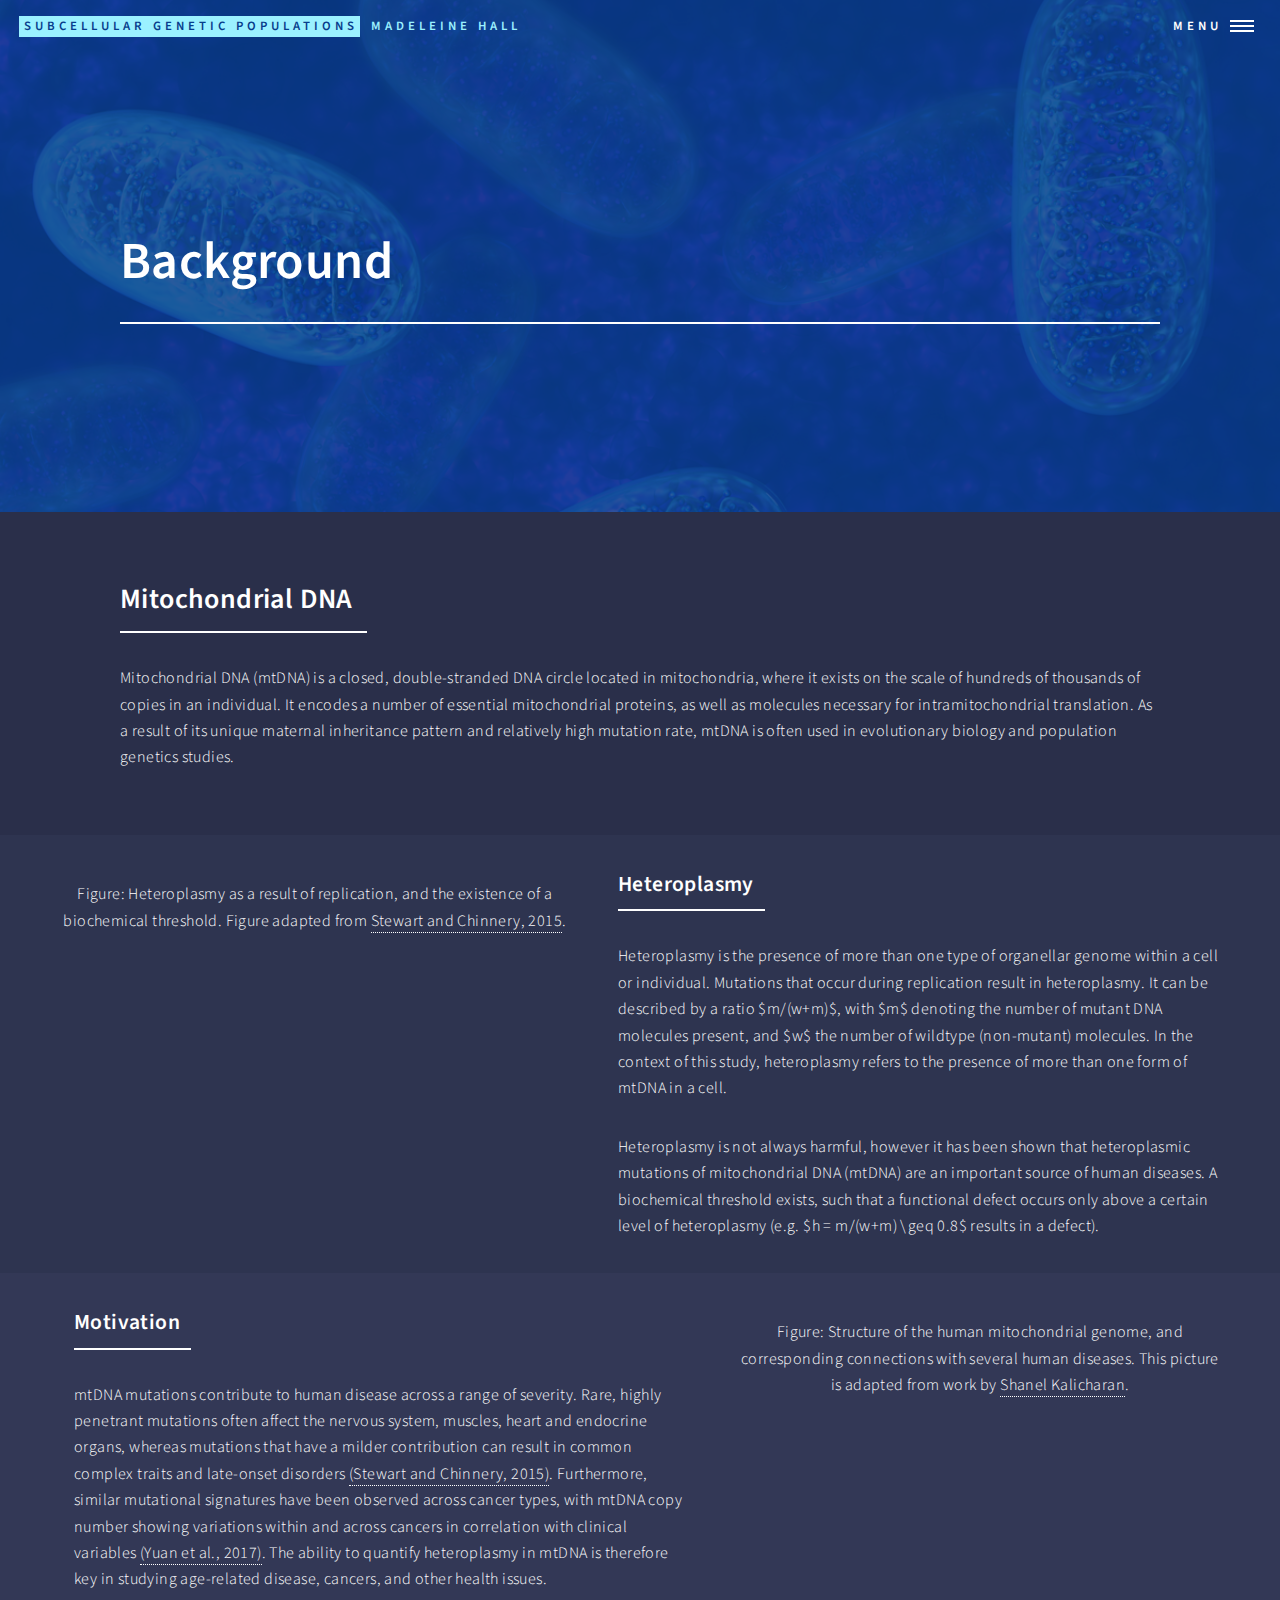
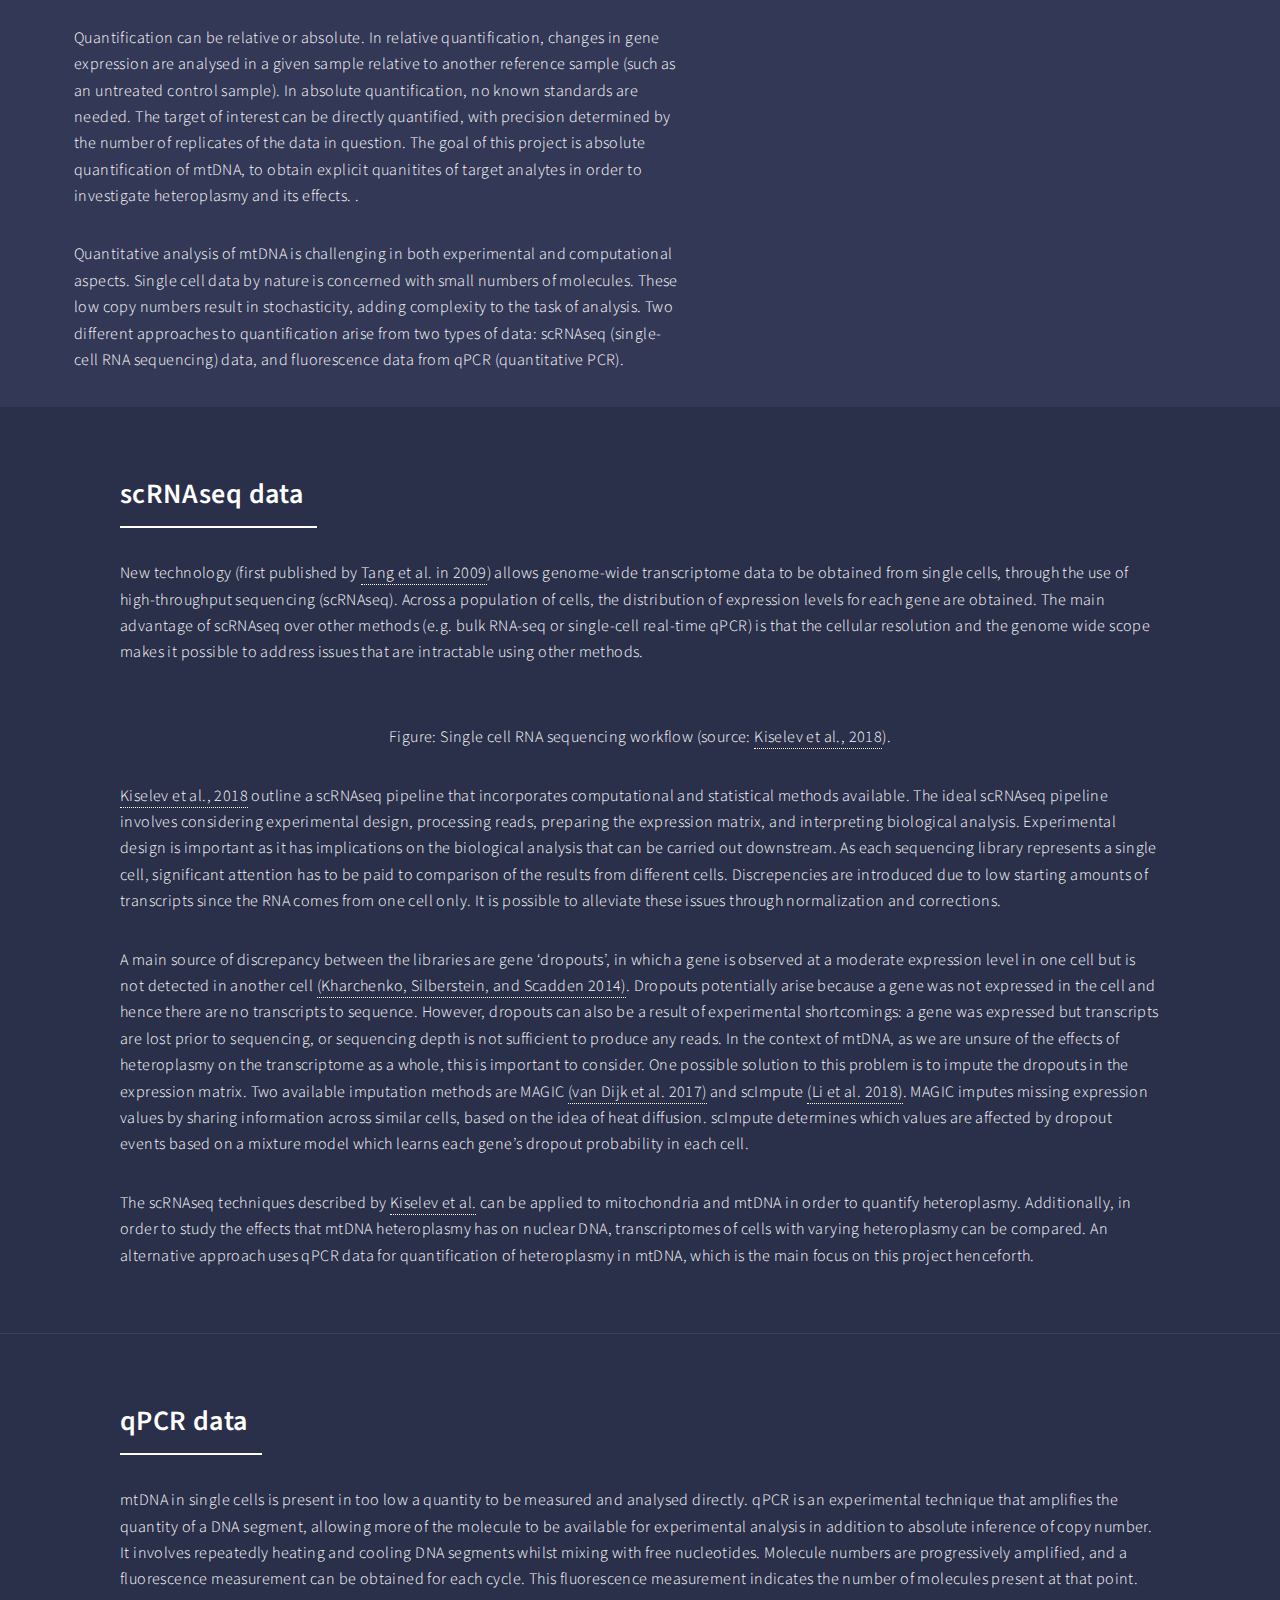
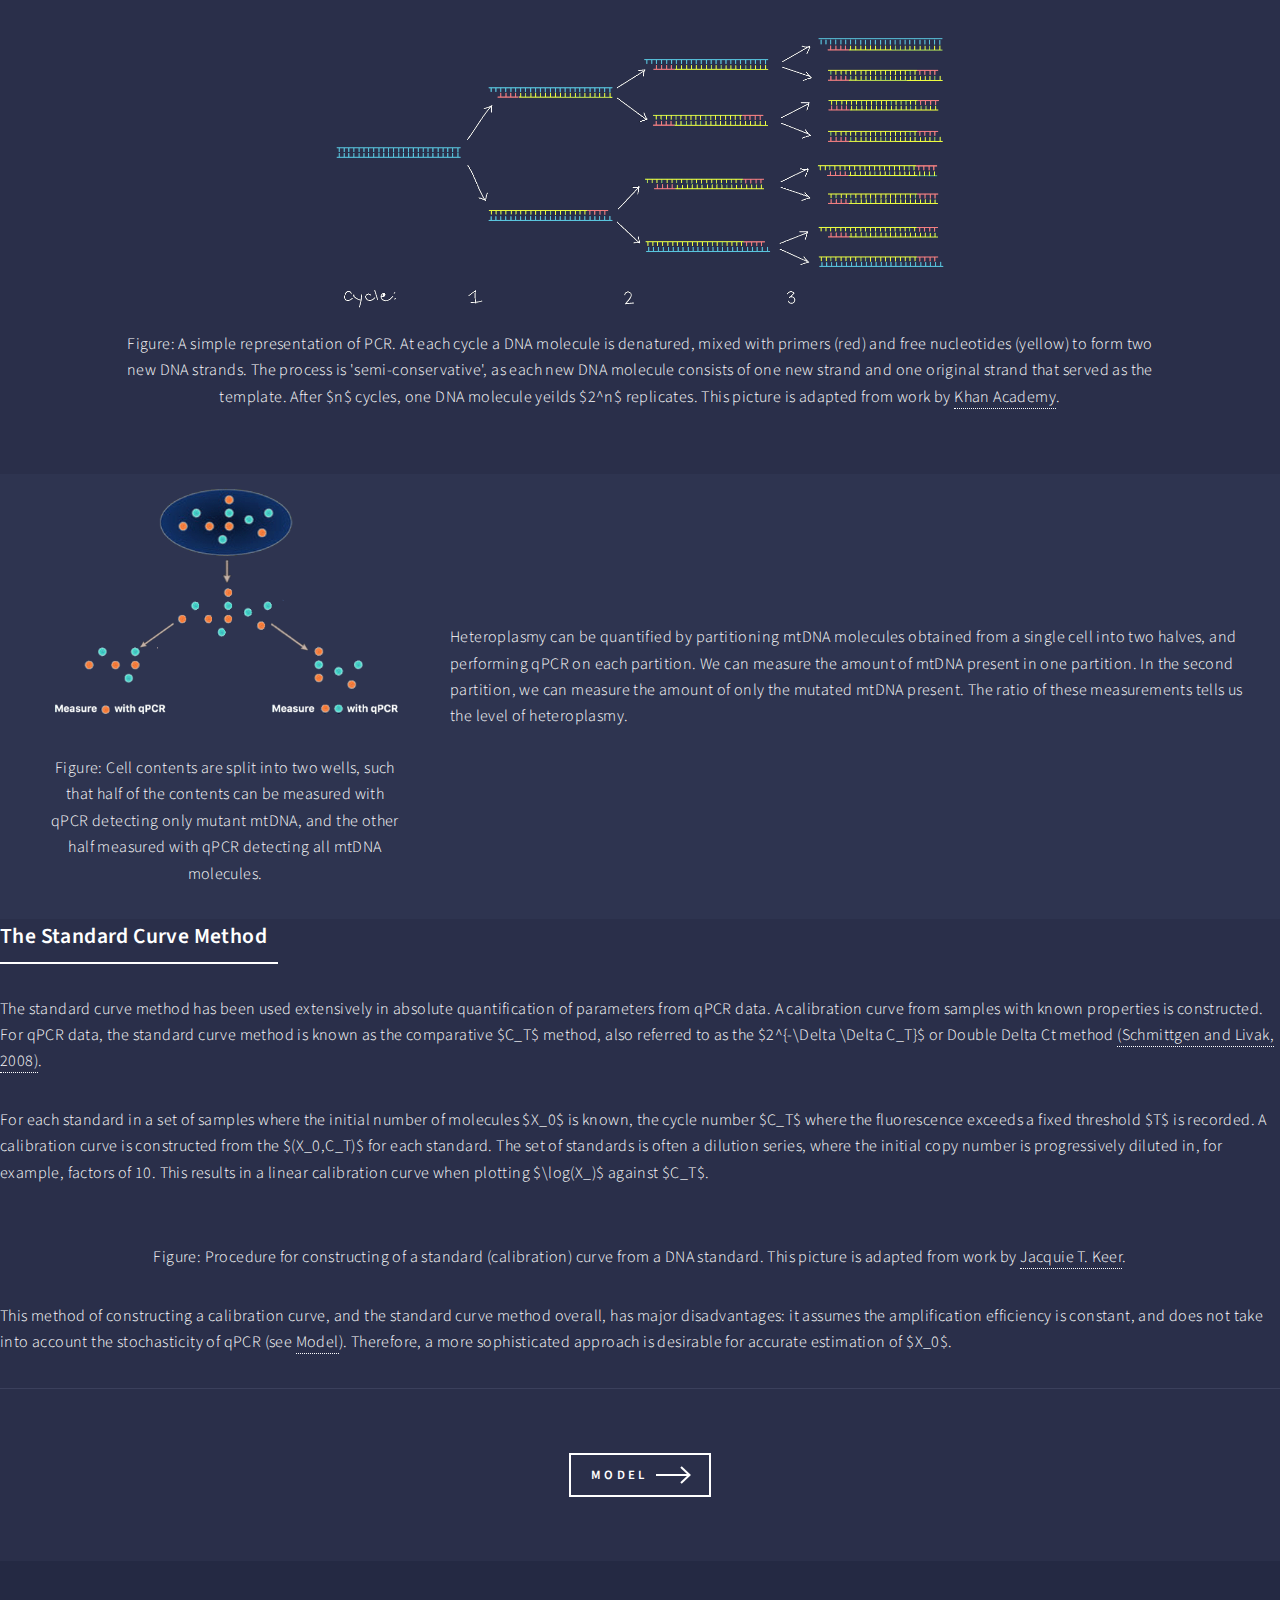
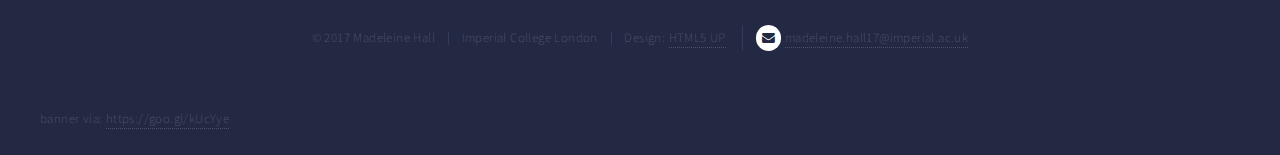
==== commit 31d00a15: "latest" ====
--- a/background.html
+++ b/background.html
@@ -11,6 +11,8 @@
 		<meta name="viewport" content="width=device-width, initial-scale=1, user-scalable=no" />
 		<!--[if lte IE 8]><script src="assets/js/ie/html5shiv.js"></script><![endif]-->
 		<link rel="stylesheet" href="assets/css/main.css" />
+		<link rel="shortcut icon" href="favicon.ico" type="image/x-icon">
+		<link rel="icon" href="favicon.ico" type="image/x-icon">
 		<!--[if lte IE 9]><link rel="stylesheet" href="assets/css/ie9.css" /><![endif]-->
 		<!--[if lte IE 8]><link rel="stylesheet" href="assets/css/ie8.css" /><![endif]-->
 		<script type="text/javascript" async
@@ -22,6 +24,7 @@
 			});
 		</script>
 		<script type="text/javascript" async src="path-to-mathjax/MathJax.js?config=TeX-AMS_CHTML"></script>
+
 
 	</head>
 	<body>
@@ -100,14 +103,18 @@
 						<!-- Two -->
 							<section id="two" class="spotlights">
 								<section>
-									<div style="width: 520px; margin-left: 0px">
+									<center>
+									<div style="width: 520px; margin-left: 50px">
+
 
 
 										<img src="images/het_thresh_noback.png" alt="" data-position="center center" style="width:520px" />
-										<p style="margin-left: 10px; margin-top: 20px">Figure: Heteroplasmy as a result of replication, and the existence of a biochemical threshold. Figure adapted from <a href="references.html">(Stewart and Chinnery, 2015)</a>.</p>
-
-
-									</div>
+
+										<p style="margin-left: 10px; margin-top: 20px">Figure: Heteroplasmy as a result of replication, and the existence of a biochemical threshold. Figure adapted from <a href="references.html">Stewart and Chinnery, 2015</a>.</p>
+
+
+									</div>
+								</center>
 
 
 									<div class="content">
@@ -130,7 +137,8 @@
 									</div>
 								</section>
 								<section>
-									<div style="width:800px;margin-right: 0px">
+									<center>
+									<div style="width:500px;margin-right: 50px">
 										<center>
 										<img src="images/mtdna.png" alt="" data-position="center center" style="width: 500px"/>
 										<img src="images/mtdna_dis.png" alt="" data-position="center center" style="width: 450px"/>
@@ -138,21 +146,24 @@
 										<p style="margin-right: 10px; margin-left: 10px;margin-top: 20px">Figure: Structure of the human mitochondrial genome, and corresponding connections with several human diseases. This picture is adapted from work by <a href="https://commons.wikimedia.org/wiki/User:Shanel" target="_blank">Shanel Kalicharan</a>.</p>
 
 									</div>
+								</center>
 									<div class="content">
 										<div class="inner">
 											<header class="major">
 												<h3>Motivation</h3>
 											</header>
 
-											<p>mtDNA mutations contribute to human disease across a range of severity. Rare, highly penetrant mutations often affect the nervous system, muscles, heart and endocrine organs, whereas mutations that have a milder contribution can result in common complex traits and late-onset disorders <a href="references.html#stewartchinnery">(Stewart and Chinnery, 2015)</a>.
+											<p>mtDNA mutations contribute to human disease across a range of severity. Rare, highly penetrant mutations often affect the nervous system, muscles, heart and endocrine organs, whereas mutations that have a milder contribution can result in common complex traits and late-onset disorders <a href="references.html">(Stewart and Chinnery, 2015)</a>.
 											Furthermore, similar mutational signatures have been observed across cancer types, with mtDNA copy number showing variations within and across cancers in correlation with clinical variables <a href="references.html">(Yuan et al., 2017)</a>.
 											<!-- <ul class="actions">
 												<li><a href="generic.html" class="button">Learn more</a></li>
 											</ul> -->
 									The ability to quantify heteroplasmy in mtDNA is therefore key in studying age-related disease, cancers, and other health issues. </p>
-									<p>Quantitative analysis of mtDNA is challenging in both experimental and computational aspects. Single cell data by nature is concerned with small numbers of molecules. These low copy numbers result in stochasticity, adding complexity to the task of analysis. </p>
-
-									<p>Two different approaches to quantification arise from two types of data: scRNAseq (single-cell RNA sequencing) data, and fluorescence data from qPCR (quantitative PCR).</p>
+									<p>Quantification can be relative or absolute. In relative quantification, changes in gene expression are analysed in a given sample relative to another reference sample (such as an untreated control sample). In absolute quantification, no known standards are needed. The target of interest can be directly quantified, with precision determined by the number of replicates of the data in question. The goal of this project is absolute quantification of mtDNA, to obtain explicit quanitites of target analytes in order to investigate heteroplasmy and its effects. .</p>
+
+									<p>Quantitative analysis of mtDNA is challenging in both experimental and computational aspects. Single cell data by nature is concerned with small numbers of molecules. These low copy numbers result in stochasticity, adding complexity to the task of analysis.
+
+									Two different approaches to quantification arise from two types of data: scRNAseq (single-cell RNA sequencing) data, and fluorescence data from qPCR (quantitative PCR).</p>
 
 
 										</div>
@@ -182,9 +193,16 @@
 									<header class="major">
 										<h2>scRNAseq data</h2>
 									</header>
-									<p> New technology (first published by <a href = references.html>Tang et al. in 2009 </a>) allows genome-wide transcriptome data to be obtained from single cells, through the use of high-throughput sequencing (scRNAseq). Across a population of cells, the distribution of expression levels for each gene are obtained.</p>
-									<p><a href="references.html">Hemberg group</a> ... course on scRNAseq...</p>
-									<p>... ... ... ... This is one approach. However, the bulk of this study concerns the use of qPCR data for quantification of heteroplasmy in mtDNA.</p>
+									<p> New technology (first published by <a href ="references.html">Tang et al. in 2009</a>) allows genome-wide transcriptome data to be obtained from single cells, through the use of high-throughput sequencing (scRNAseq). Across a population of cells, the distribution of expression levels for each gene are obtained. The main advantage of scRNAseq over other methods (e.g. bulk RNA-seq or single-cell real-time qPCR) is that the cellular resolution and the genome wide scope makes it possible to address issues that are intractable using other methods.</p>
+									<center>
+										<img src="images/scRNAseq.jpg" alt="" data-position="center center" style="width: 600px"/>
+										<p>Figure: Single cell RNA sequencing workflow (source: <a href="references.html" target="">Kiselev et al., 2018</a>).</p>
+									</center>
+									<p><a href="references.html">Kiselev et al., 2018</a> outline a scRNAseq pipeline that incorporates computational and statistical methods available. The ideal scRNAseq pipeline involves considering experimental design, processing reads, preparing the expression matrix, and interpreting biological analysis. Experimental design is important as it has implications on the biological analysis that can be carried out downstream. As each sequencing library represents a single cell, significant attention has to be paid to comparison of the results from different cells. Discrepencies are introduced due to low starting amounts of transcripts since the RNA comes from one cell only. It is possible to alleviate these issues through normalization and corrections.</p>
+									<p>A main source of discrepancy between the libraries are gene ‘dropouts’, in which a gene is observed at a moderate expression level in one cell but is not detected in another cell <a href="references.html">(Kharchenko, Silberstein, and Scadden 2014)</a>. Dropouts potentially arise because a gene was not expressed in the cell and hence there are no transcripts to sequence. However, dropouts can also be a result of experimental shortcomings: a gene was expressed but transcripts are lost prior to sequencing, or sequencing depth is not sufficient to produce any reads. In the context of mtDNA, as we are unsure of the effects of heteroplasmy on the transcriptome as a whole, this is important to consider.
+									One possible solution to this problem is to impute the dropouts in the expression matrix. Two available imputation methods are MAGIC <a href="references.html">(van Dijk et al. 2017)</a> and scImpute <a href="references.html">(Li et al. 2018)</a>. MAGIC imputes missing expression values by sharing information across similar cells, based on the idea of heat diffusion. scImpute determines which values are affected by dropout events based on a mixture model which learns each gene’s dropout probability in each cell.</p>
+									<p>The scRNAseq techniques described by <a href="references.html">Kiselev et al.</a> can be applied to mitochondria and mtDNA in order to quantify heteroplasmy. Additionally, in order to study the effects that mtDNA heteroplasmy has on nuclear DNA, transcriptomes of cells with varying heteroplasmy can be compared.
+									An alternative approach uses qPCR data for quantification of heteroplasmy in mtDNA, which is the main focus on this project henceforth.</p>
 									<!-- <ul class="actions">
 										<li><a href="generic.html" class="button next">Get Started</a></li>
 									</ul> -->
@@ -196,7 +214,7 @@
 									<header class="major">
 										<h2>qPCR data</h2>
 									</header>
-									<p> mtDNA in single cells is present in too low a quantity to be measured and analysed directly. Therefore qPCR is required. qPCR is an experimental technique that amplifies the quantity of a DNA segment, allowing more of the molecule to be available for experimental analysis. It involves repeatedly heating and cooling DNA segments whilst mixing with free nucleotides. Molecule numbers are progressively amplified, and a fluorescence measurement can be obtained for each cycle. This fluorescence measurement indicates the number of molecules present at that point.</p>
+									<p> mtDNA in single cells is present in too low a quantity to be measured and analysed directly. qPCR is an experimental technique that amplifies the quantity of a DNA segment, allowing more of the molecule to be available for experimental analysis in addition to absolute inference of copy number. It involves repeatedly heating and cooling DNA segments whilst mixing with free nucleotides. Molecule numbers are progressively amplified, and a fluorescence measurement can be obtained for each cycle. This fluorescence measurement indicates the number of molecules present at that point. </p>
 									<center>
 										<img src="images/pcr.png" alt="" data-position="center center" style="width: 650px"/>
 										<p>Figure: A simple representation of PCR. At each cycle a DNA molecule is denatured, mixed with primers (red) and free nucleotides (yellow) to form two new DNA strands. The process is 'semi-conservative', as each new DNA molecule consists of one new strand and one original strand that served as the template. After $n$ cycles, one DNA molecule yeilds $2^n$ replicates. This picture is adapted from work by <a href="https://www.khanacademy.org/science/biology/biotech-dna-technology/dna-sequencing-pcr-electrophoresis/a/polymerase-chain-reaction-pcr" target="_blank">Khan Academy</a>.</p>
@@ -204,30 +222,42 @@
 								</section>
 								<section class="spotlights">
 									<section>
-										<div style="width:350px;margin-left: 20px;margin-top: 10px">
+										<div style="width:350px;margin-left: 50px;margin-top: 10px">
 											<center>
 											<img src="images/het_qpcr.png" alt="" data-position="center center" style="width: 350px"/>
 											<p>Figure: Cell contents are split into two wells, such that half of the contents can be measured with qPCR detecting only mutant mtDNA, and the other half measured with qPCR detecting all mtDNA molecules. </p>
 										</center>
 									</div>
-									<div style="margin-top:20px;margin-left:50px;margin-right:20px">
-									<p>Heteroplasmy can be quantified by partitioning mtDNA molecules obtained from a single cell into halves, and performing qPCR on each partition. We can measure the amount of mtDNA present in one partition. In the second partition, we can measure the amount of only the mutated mtDNA present. The ratio of these measurements tells us the level of heteroplasmy.  </p>
-									<p>For equivalent amounts of mtDNA, a family of ampilification curves (see Model) could be generated which would feasibly occur, meaning there is error in qPCR.
-									</p>
-									<p>The standard curve method (ref) has been used extensively to calculate copy number from qPCR data. A series of amplification curves from known parameters are generated, and then compared to amplification curves created from experimentation. This method is simple and effective at yielding approximations to parameters of interest. However, a more sophisticated approach implements Bayesian techniques for parameter inference (see more in Inference).  Another method, the delta-delta ct method, is used in order to calculate the relative fold gene expression of samples from qPCR.
-									</p>
-</div>
-								</section>
-
-							</section>
+									<div data-position="center center" style="margin-top:150px;margin-left:50px;margin-right:20px">
+									<p>Heteroplasmy can be quantified by partitioning mtDNA molecules obtained from a single cell into two halves, and performing qPCR on each partition. We can measure the amount of mtDNA present in one partition. In the second partition, we can measure the amount of only the mutated mtDNA present. The ratio of these measurements tells us the level of heteroplasmy.  </p>
+
+								</section>
+
+							</section>
+							<section>
 									<section>
 										<div class="inner">
-									<p>...</p>
+											<header class="major">
+												<h3>The Standard Curve Method</h3>
+											</header>
+																				<p>The standard curve method has been used extensively in absolute quantification of parameters from qPCR data. A calibration curve from samples with known properties is constructed. For qPCR data, the standard curve method is known as the comparative $C_T$ method, also referred to as the $2^{-\Delta \Delta C_T}$ or Double Delta Ct method <a href="references.html">(Schmittgen and Livak, 2008)</a>.
+																				</p>
+																				<p>For each standard in a set of samples where the initial number of molecules $X_0$ is known, the cycle number $C_T$ where the fluorescence exceeds a fixed threshold $T$ is recorded. A calibration curve is constructed from the $(X_0,C_T)$ for each standard. The set of standards is often a dilution series, where the initial copy number is progressively diluted in, for example, factors of 10. This results in a linear calibration curve when plotting $\log(X_)$ against $C_T$. </p>
+																				<center>
+
+
+																					<img src="images/stdcurve.png" alt="" data-position="center center" style="width: 500px"/>
+																					<p>Figure: Procedure for constructing of a standard (calibration) curve from a DNA standard. This picture is adapted from work by <a href="http://www.gene-quantification.de/keer-qpcr-book-chapter-7.pdf" target="_blank">Jacquie T. Keer</a>.  </p>
+																				</center>
+																				<p>This method of constructing a calibration curve, and the standard curve method overall, has major disadvantages: it assumes the amplification efficiency is constant, and does not take into account the stochasticity of qPCR (see <a href="model.html">Model</a>). Therefore, a more sophisticated approach is desirable for accurate estimation of $X_0$.</p>
+
 									<!-- <ul class="actions">
 										<li><a href="generic.html" class="button next">Get Started</a></li>
 									</ul> -->
 								</div>
 							</section>
+							</section>
+
 
 							<section id="next">
 								<div class="inner">
@@ -241,6 +271,7 @@
 
 					</div>
 
+
 					<!-- Contact -->
 						<!-- <section id="contact">
 							<div class="inner">
@@ -293,6 +324,7 @@
 						</section> -->
 
 					<!-- Footer -->
+
 						<footer id="footer">
 							<div class="inner">
 							<center>
@@ -318,6 +350,7 @@
 							</ul>
 						</footer>
 
+
 				<!-- </div> -->
 
 		<!-- Scripts -->
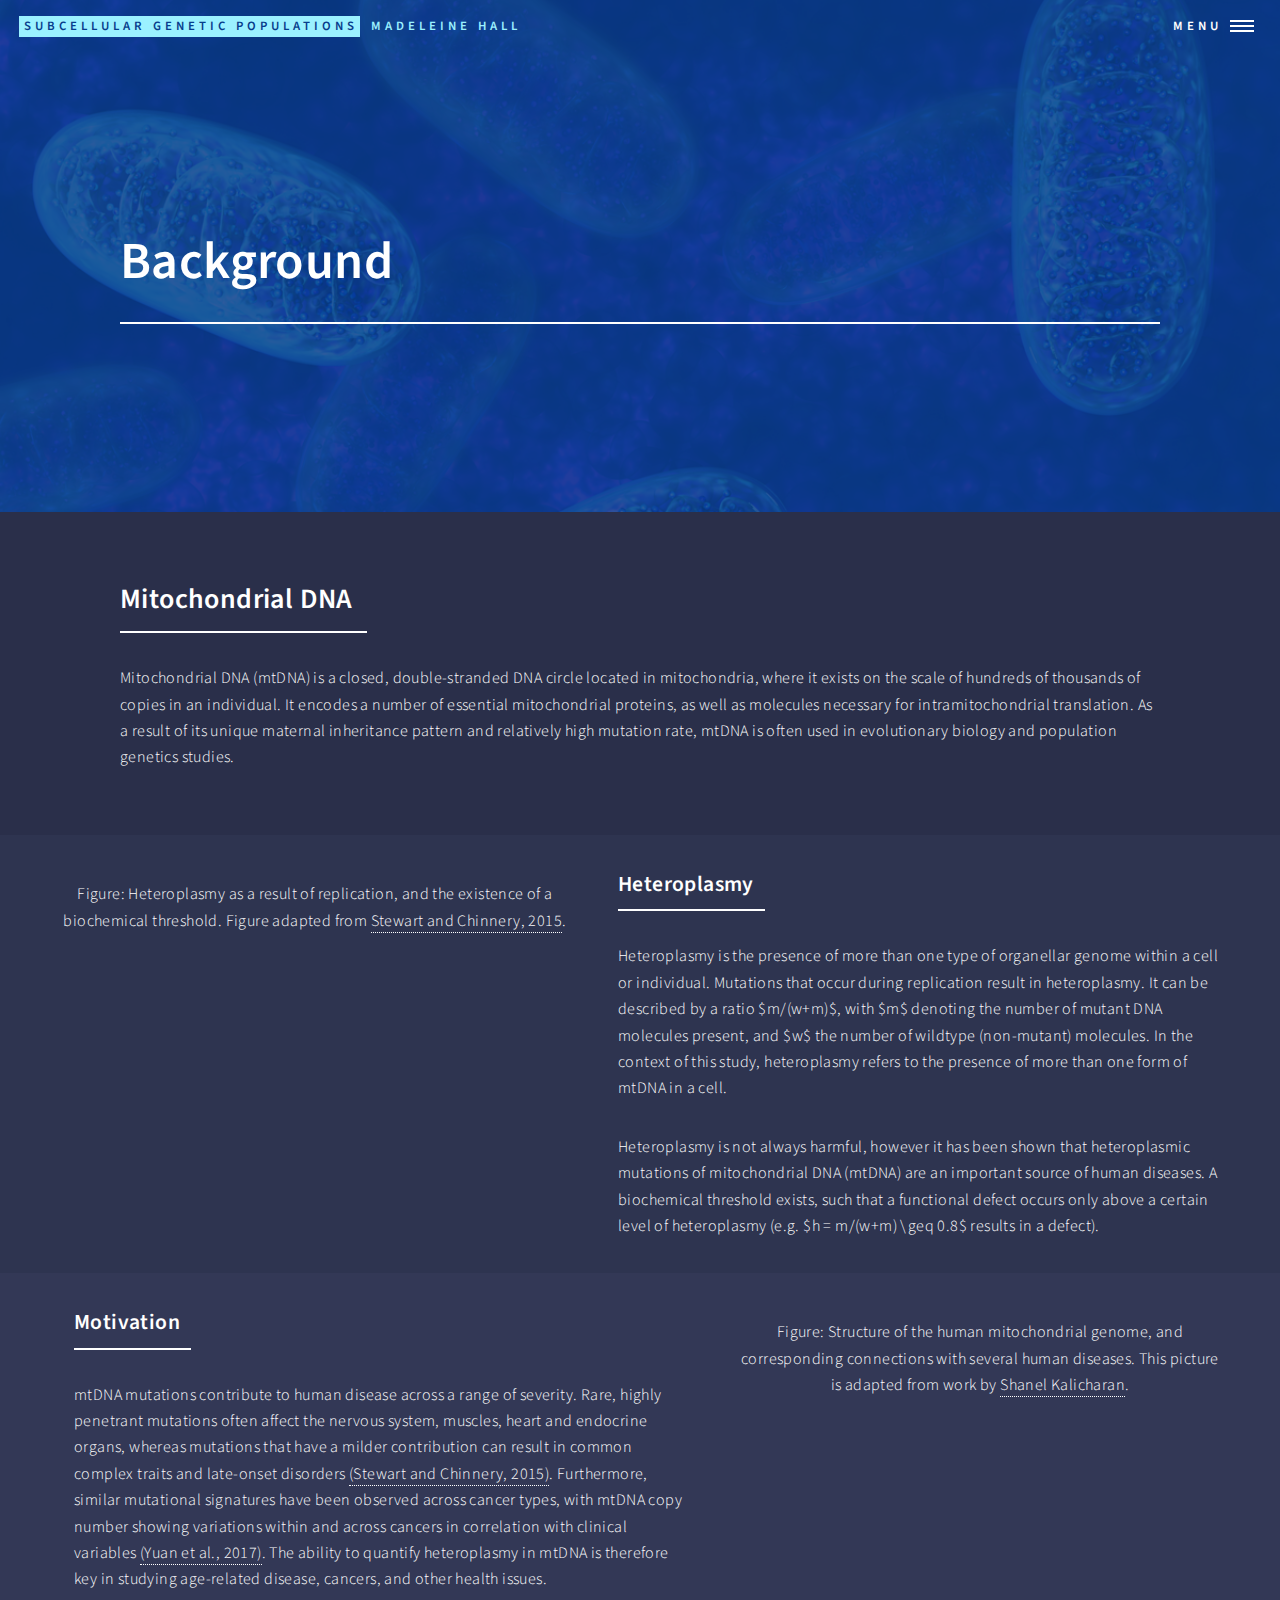
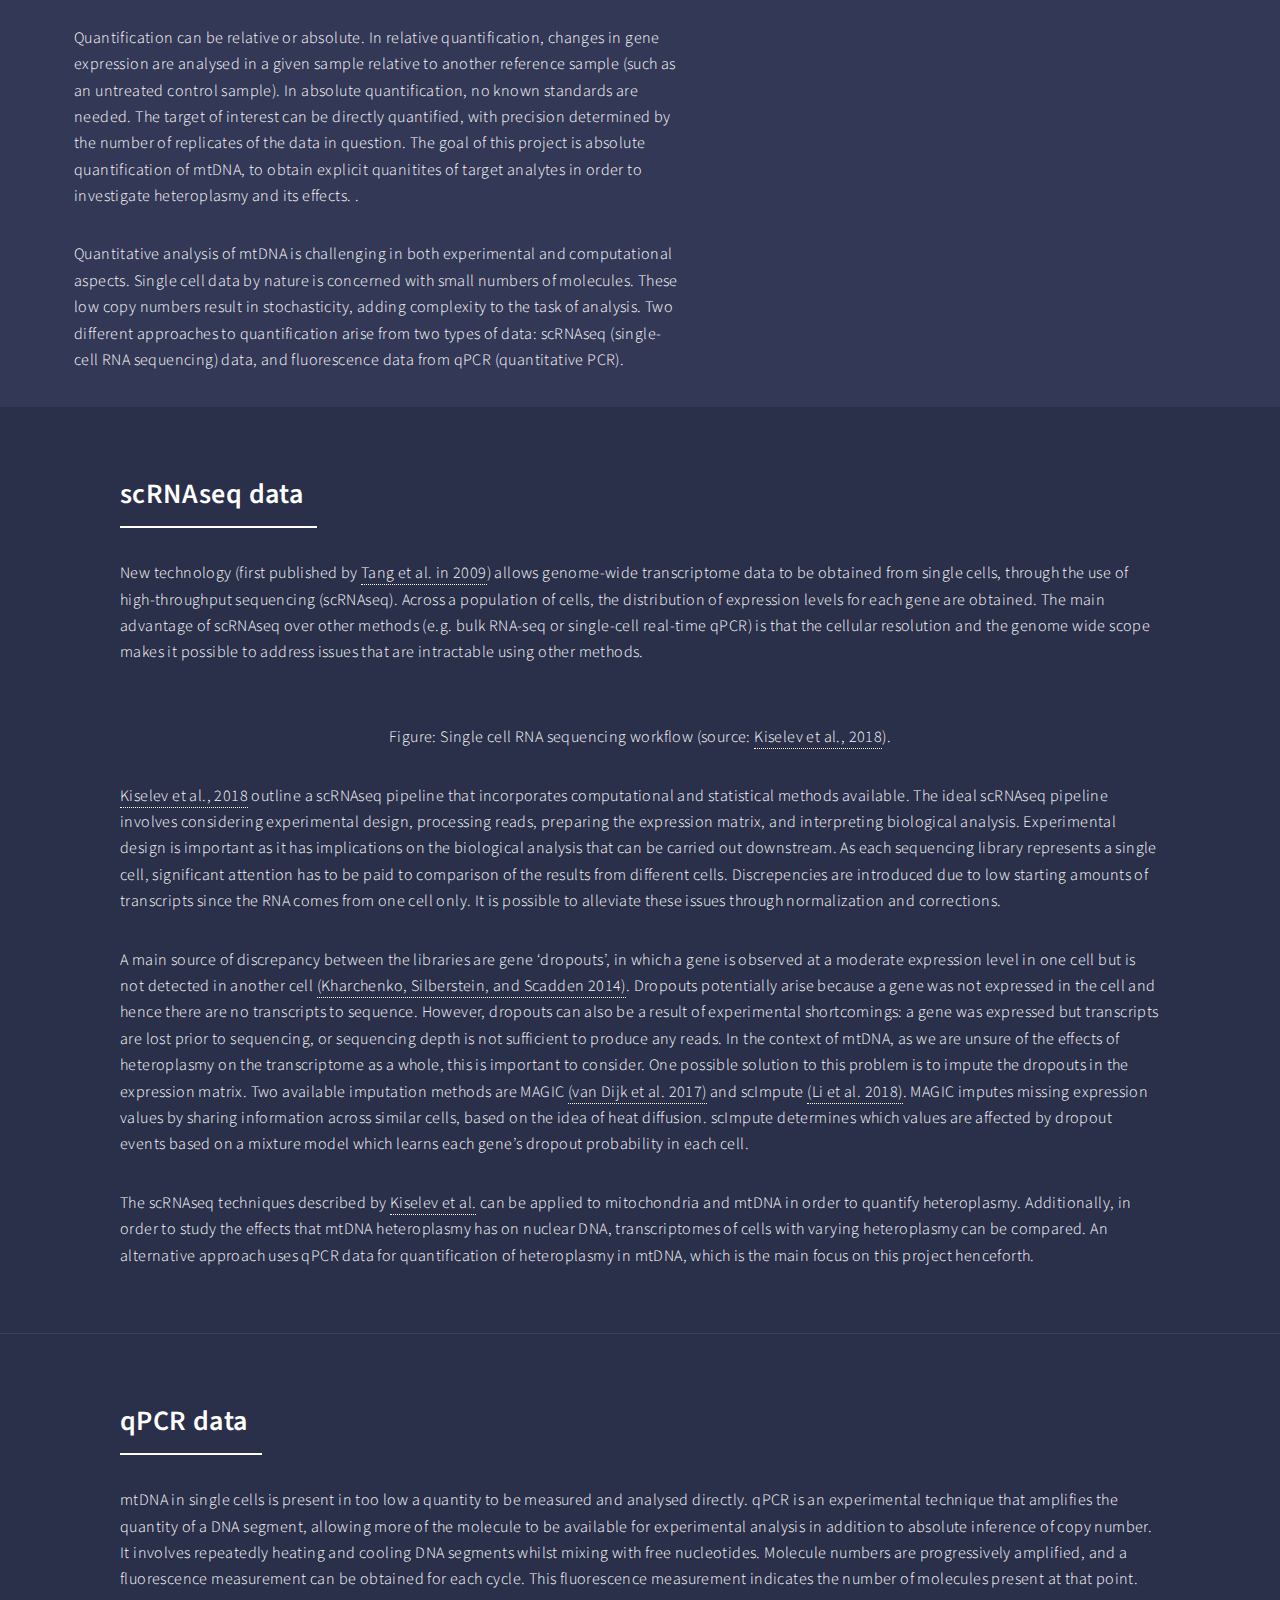
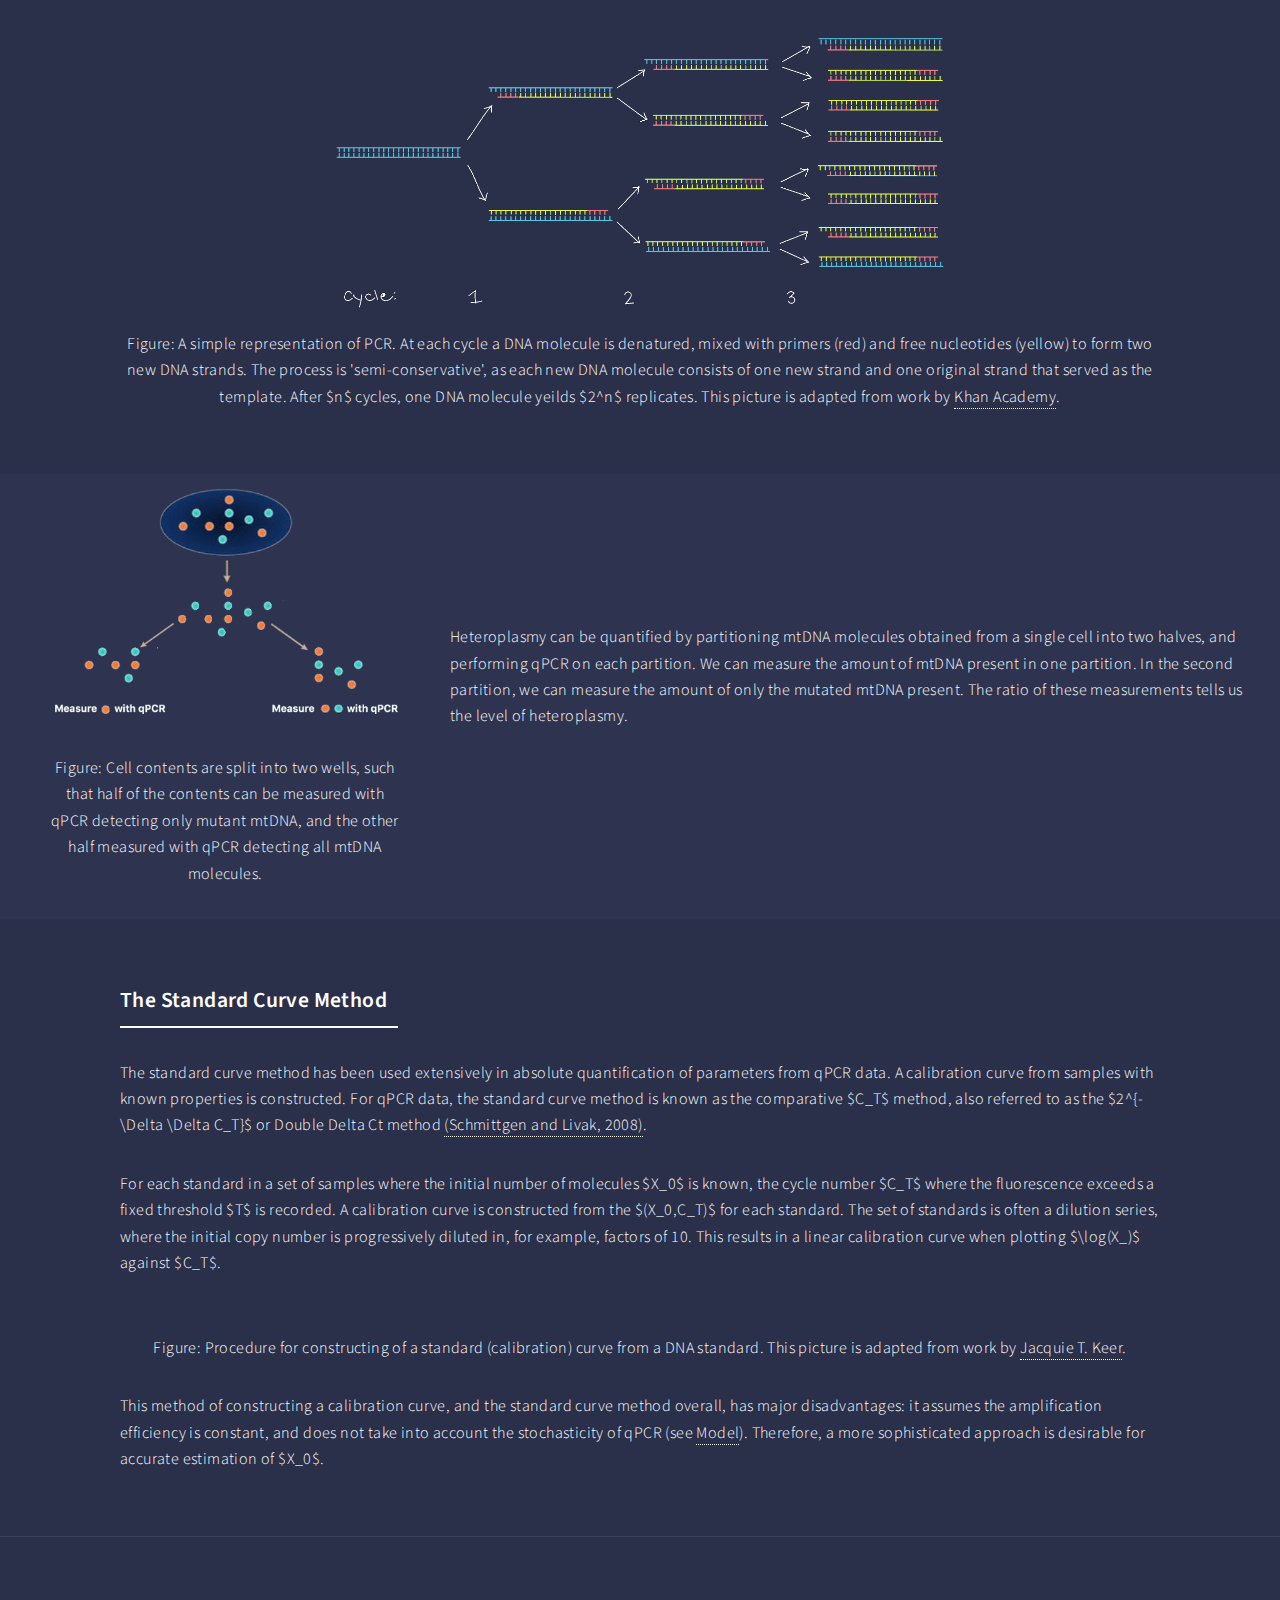
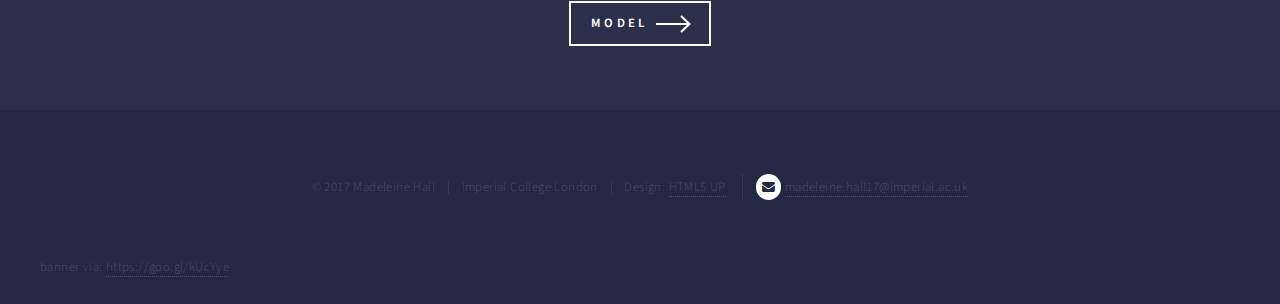
==== commit e284c869: "latest" ====
--- a/background.html
+++ b/background.html
@@ -235,7 +235,7 @@
 
 							</section>
 							<section>
-									<section>
+
 										<div class="inner">
 											<header class="major">
 												<h3>The Standard Curve Method</h3>
@@ -246,7 +246,7 @@
 																				<center>
 
 
-																					<img src="images/stdcurve.png" alt="" data-position="center center" style="width: 500px"/>
+																					<img src="images/stdcurve.png" alt="" data-position="center center" style="width: 60%"/>
 																					<p>Figure: Procedure for constructing of a standard (calibration) curve from a DNA standard. This picture is adapted from work by <a href="http://www.gene-quantification.de/keer-qpcr-book-chapter-7.pdf" target="_blank">Jacquie T. Keer</a>.  </p>
 																				</center>
 																				<p>This method of constructing a calibration curve, and the standard curve method overall, has major disadvantages: it assumes the amplification efficiency is constant, and does not take into account the stochasticity of qPCR (see <a href="model.html">Model</a>). Therefore, a more sophisticated approach is desirable for accurate estimation of $X_0$.</p>
@@ -255,7 +255,7 @@
 										<li><a href="generic.html" class="button next">Get Started</a></li>
 									</ul> -->
 								</div>
-							</section>
+
 							</section>
 
 
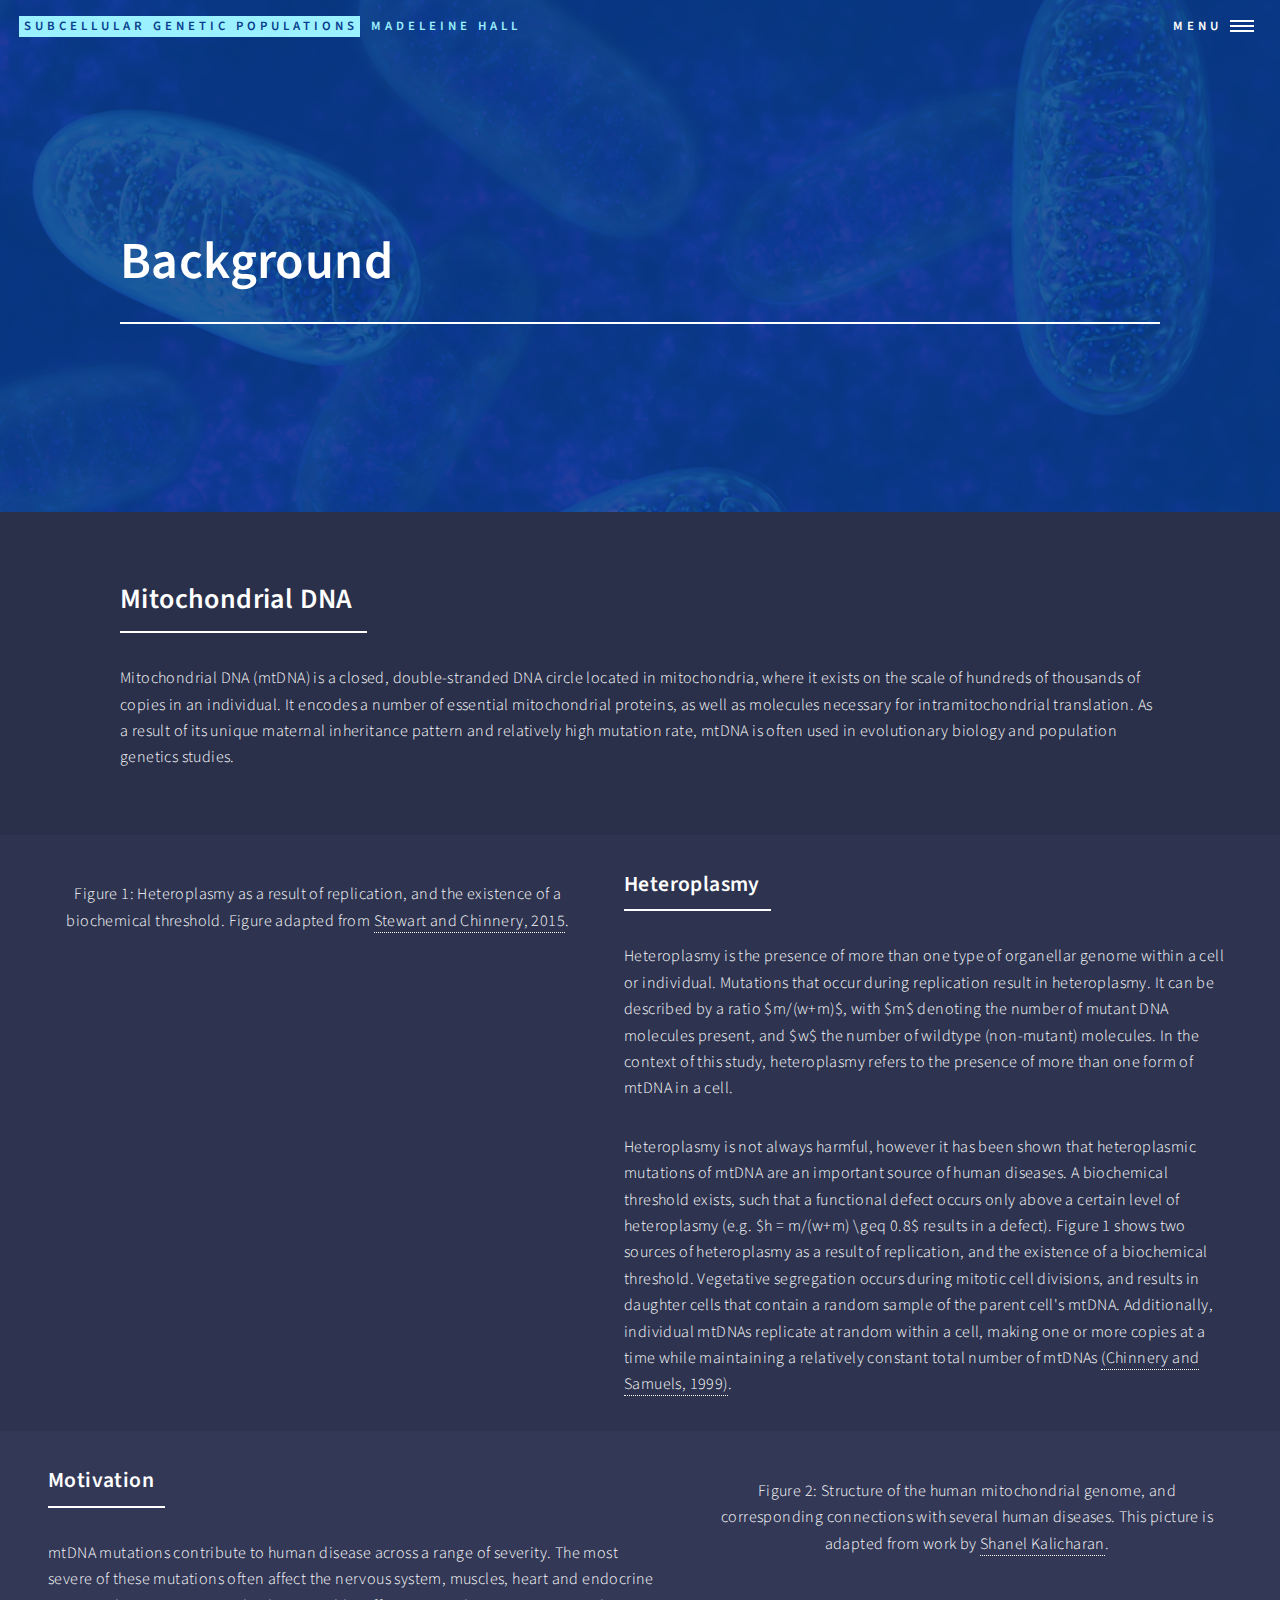
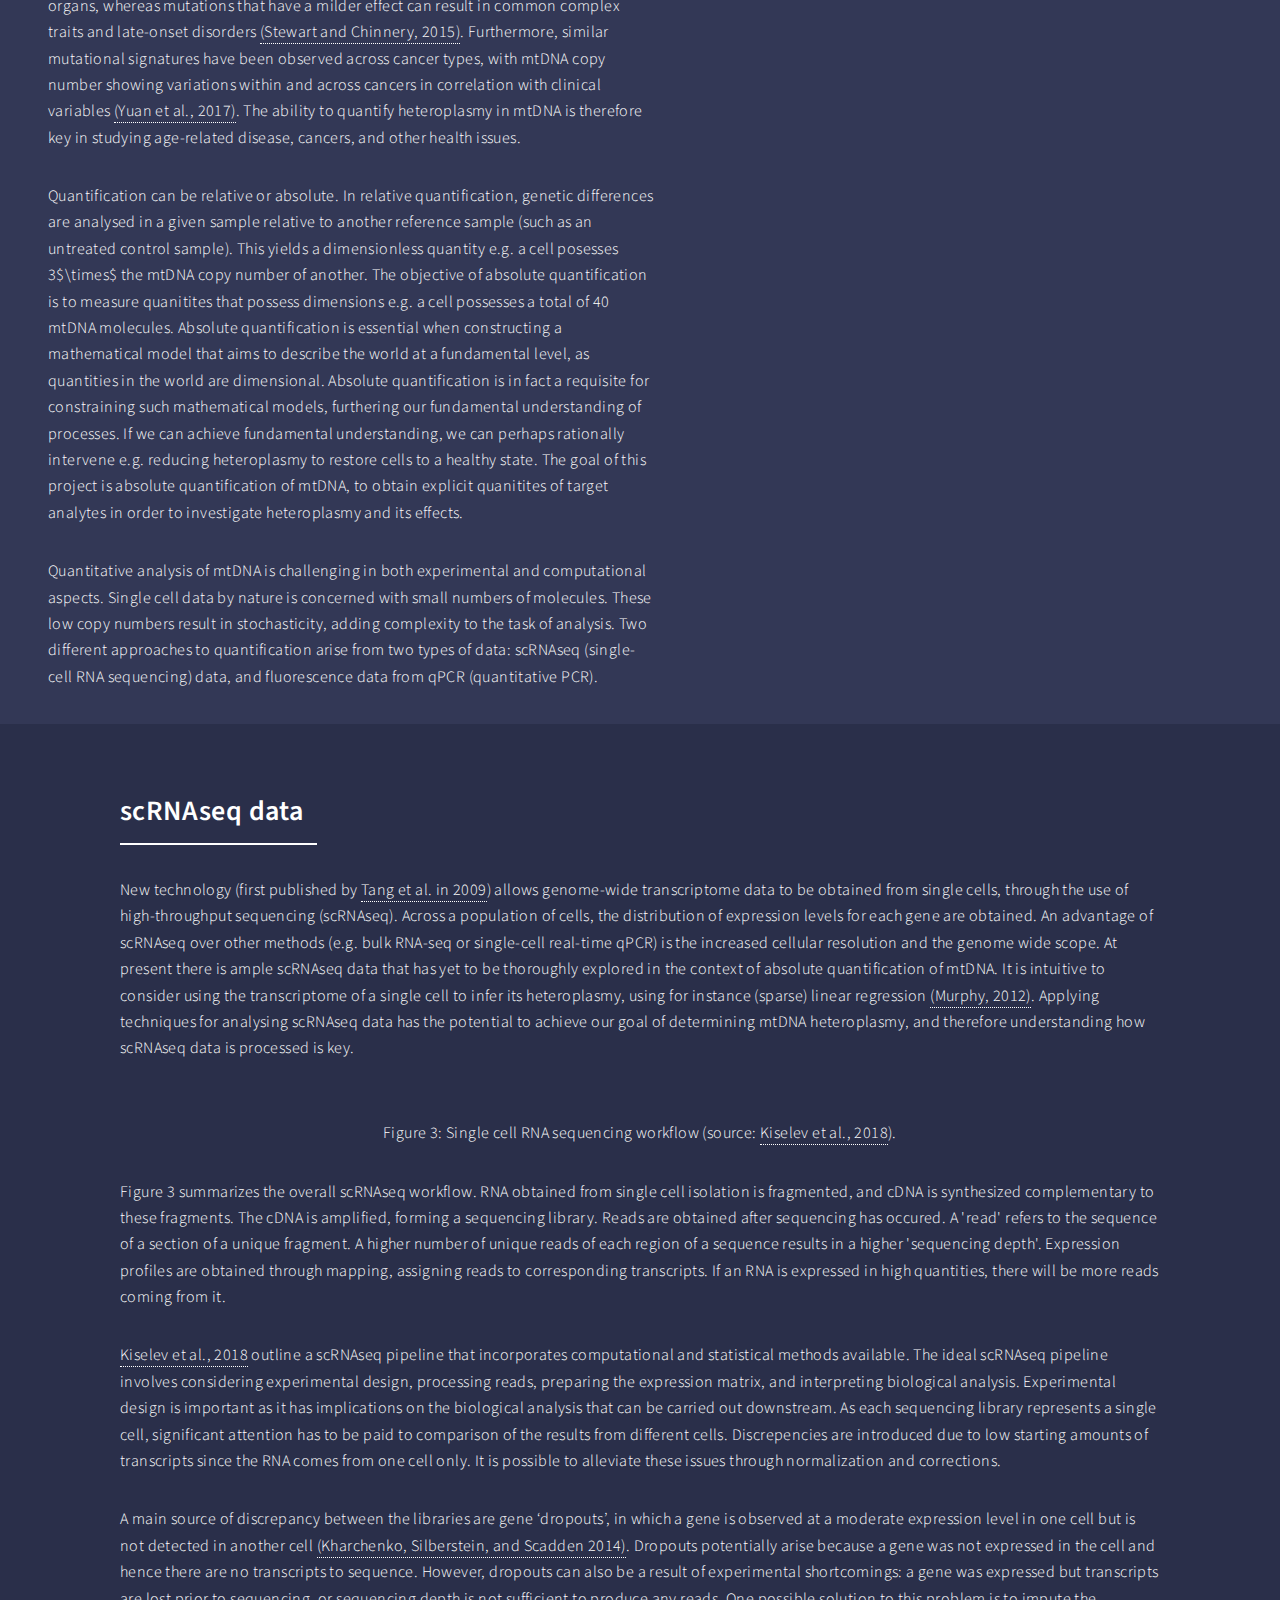
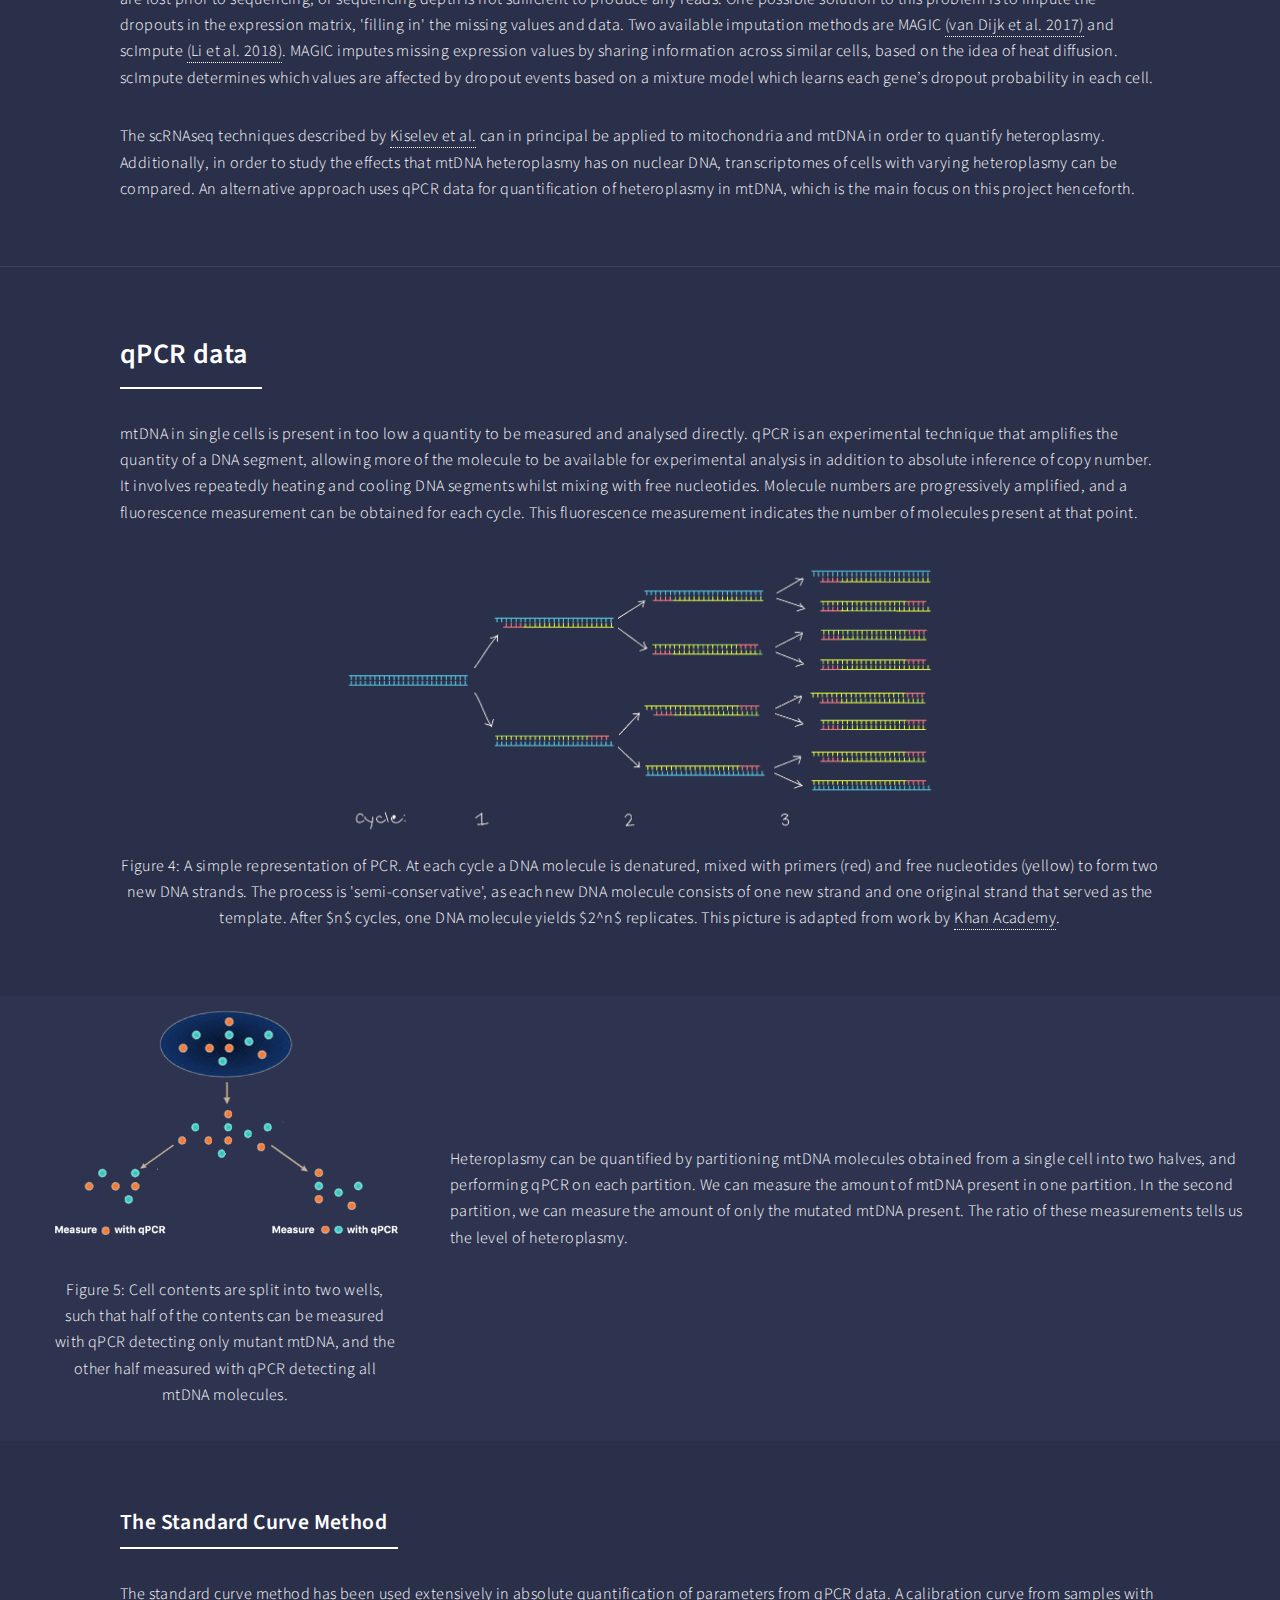
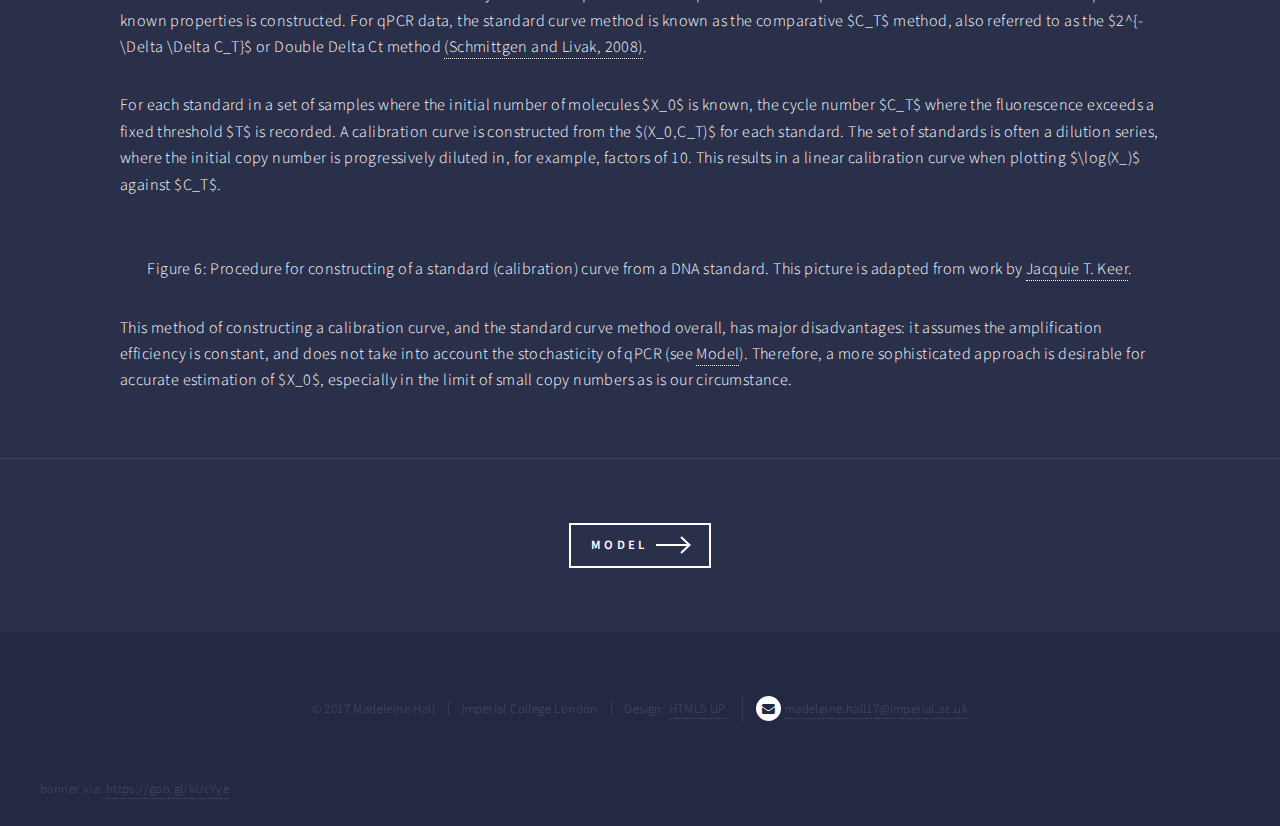
==== commit cdcd3a5f: "latest" ====
--- a/background.html
+++ b/background.html
@@ -52,6 +52,7 @@
 								<li><a href="discussion.html">Discussion</a></li>
 								<li><a href="summary.html">Summary</a></li>
 								<li><a href="references.html">References & Glossary</a></li>
+									<li><a href="figures.html">Full Results Figures</a></li>
 							</ul>
 							<ul class="actions vertical">
 								<li><a href="#" class="button special fit">Read More</a></li>
@@ -104,13 +105,13 @@
 							<section id="two" class="spotlights">
 								<section>
 									<center>
-									<div style="width: 520px; margin-left: 50px">
-
-
-
-										<img src="images/het_thresh_noback.png" alt="" data-position="center center" style="width:520px" />
-
-										<p style="margin-left: 10px; margin-top: 20px">Figure: Heteroplasmy as a result of replication, and the existence of a biochemical threshold. Figure adapted from <a href="references.html">Stewart and Chinnery, 2015</a>.</p>
+									<div style="width: 90%; margin-left: 50px">
+
+
+
+										<img src="images/het_thresh_noback.png" alt="" data-position="center center" style="width:100%" />
+
+										<p style="margin-left: 10px; margin-top: 20px">Figure 1: Heteroplasmy as a result of replication, and the existence of a biochemical threshold. Figure adapted from <a href="references.html">Stewart and Chinnery, 2015</a>.</p>
 
 
 									</div>
@@ -128,7 +129,7 @@
 
 
 											</p>
-											<p>Heteroplasmy is not always harmful, however it has been shown that heteroplasmic mutations of mitochondrial DNA (mtDNA) are an important source of human diseases. A biochemical threshold exists, such that a functional defect occurs only above a certain level of heteroplasmy (e.g. $h = m/(w+m) \geq 0.8$ results in a defect).</p>
+											<p>Heteroplasmy is not always harmful, however it has been shown that heteroplasmic mutations of mtDNA are an important source of human diseases. A biochemical threshold exists, such that a functional defect occurs only above a certain level of heteroplasmy (e.g. $h = m/(w+m) \geq 0.8$ results in a defect). Figure 1 shows two sources of heteroplasmy as a result of replication, and the existence of a biochemical threshold. Vegetative segregation occurs during mitotic cell divisions, and results in daughter cells that contain a random sample of the parent cell's mtDNA. Additionally, individual mtDNAs replicate at random within a cell, making one or more copies at a time while maintaining a relatively constant total number of mtDNAs <a href="references.html">(Chinnery and Samuels, 1999)</a>. </p>
 											<!-- <ul class="actions">
 												<li><a href="generic.html" class="button">Learn more</a></li>
 											</ul> -->
@@ -138,12 +139,12 @@
 								</section>
 								<section>
 									<center>
-									<div style="width:500px;margin-right: 50px">
+									<div style="width:90%;margin-right: 50px">
 										<center>
-										<img src="images/mtdna.png" alt="" data-position="center center" style="width: 500px"/>
-										<img src="images/mtdna_dis.png" alt="" data-position="center center" style="width: 450px"/>
+										<img src="images/mtdna.png" alt="" data-position="center center" style="width: 100%"/>
+										<img src="images/mtdna_dis.png" alt="" data-position="center center" style="width: 100%"/>
 									</center>
-										<p style="margin-right: 10px; margin-left: 10px;margin-top: 20px">Figure: Structure of the human mitochondrial genome, and corresponding connections with several human diseases. This picture is adapted from work by <a href="https://commons.wikimedia.org/wiki/User:Shanel" target="_blank">Shanel Kalicharan</a>.</p>
+										<p style="margin-right: 10px; margin-left: 10px;margin-top: 20px">Figure 2: Structure of the human mitochondrial genome, and corresponding connections with several human diseases. This picture is adapted from work by <a href="https://commons.wikimedia.org/wiki/User:Shanel" target="_blank">Shanel Kalicharan</a>.</p>
 
 									</div>
 								</center>
@@ -153,13 +154,13 @@
 												<h3>Motivation</h3>
 											</header>
 
-											<p>mtDNA mutations contribute to human disease across a range of severity. Rare, highly penetrant mutations often affect the nervous system, muscles, heart and endocrine organs, whereas mutations that have a milder contribution can result in common complex traits and late-onset disorders <a href="references.html">(Stewart and Chinnery, 2015)</a>.
+											<p>mtDNA mutations contribute to human disease across a range of severity. The most severe of these mutations often affect the nervous system, muscles, heart and endocrine organs, whereas mutations that have a milder effect can result in common complex traits and late-onset disorders <a href="references.html">(Stewart and Chinnery, 2015)</a>.
 											Furthermore, similar mutational signatures have been observed across cancer types, with mtDNA copy number showing variations within and across cancers in correlation with clinical variables <a href="references.html">(Yuan et al., 2017)</a>.
 											<!-- <ul class="actions">
 												<li><a href="generic.html" class="button">Learn more</a></li>
 											</ul> -->
 									The ability to quantify heteroplasmy in mtDNA is therefore key in studying age-related disease, cancers, and other health issues. </p>
-									<p>Quantification can be relative or absolute. In relative quantification, changes in gene expression are analysed in a given sample relative to another reference sample (such as an untreated control sample). In absolute quantification, no known standards are needed. The target of interest can be directly quantified, with precision determined by the number of replicates of the data in question. The goal of this project is absolute quantification of mtDNA, to obtain explicit quanitites of target analytes in order to investigate heteroplasmy and its effects. .</p>
+									<p>Quantification can be relative or absolute. In relative quantification, genetic differences are analysed in a given sample relative to another reference sample (such as an untreated control sample). This yields a dimensionless quantity e.g. a cell posesses 3$\times$ the mtDNA copy number of another. The objective of absolute quantification is to measure quanitites that possess dimensions e.g. a cell possesses a total of 40 mtDNA molecules. Absolute quantification is essential when constructing a mathematical model that aims to describe the world at a fundamental level, as quantities in the world are dimensional. Absolute quantification is in fact a requisite for constraining such mathematical models, furthering our fundamental understanding of processes. If we can achieve fundamental understanding, we can perhaps rationally intervene e.g. reducing heteroplasmy to restore cells to a healthy state. 									 The goal of this project is absolute quantification of mtDNA, to obtain explicit quanitites of target analytes in order to investigate heteroplasmy and its effects.</p>
 
 									<p>Quantitative analysis of mtDNA is challenging in both experimental and computational aspects. Single cell data by nature is concerned with small numbers of molecules. These low copy numbers result in stochasticity, adding complexity to the task of analysis.
 
@@ -193,15 +194,17 @@
 									<header class="major">
 										<h2>scRNAseq data</h2>
 									</header>
-									<p> New technology (first published by <a href ="references.html">Tang et al. in 2009</a>) allows genome-wide transcriptome data to be obtained from single cells, through the use of high-throughput sequencing (scRNAseq). Across a population of cells, the distribution of expression levels for each gene are obtained. The main advantage of scRNAseq over other methods (e.g. bulk RNA-seq or single-cell real-time qPCR) is that the cellular resolution and the genome wide scope makes it possible to address issues that are intractable using other methods.</p>
+									<p> New technology (first published by <a href ="references.html">Tang et al. in 2009</a>) allows genome-wide transcriptome data to be obtained from single cells, through the use of high-throughput sequencing (scRNAseq). Across a population of cells, the distribution of expression levels for each gene are obtained. An advantage of scRNAseq over other methods (e.g. bulk RNA-seq or single-cell real-time qPCR) is the increased cellular resolution and the genome wide scope. At present there is ample scRNAseq data that has yet to be thoroughly explored in the context of absolute quantification of mtDNA. It is intuitive to consider using the transcriptome of a single cell to infer its heteroplasmy, using for instance (sparse) linear regression <a href="references.html">(Murphy, 2012)</a>. Applying techniques for analysing scRNAseq data has the potential to achieve our goal of determining mtDNA heteroplasmy, and therefore understanding how scRNAseq data is processed is key. </p>
 									<center>
 										<img src="images/scRNAseq.jpg" alt="" data-position="center center" style="width: 600px"/>
-										<p>Figure: Single cell RNA sequencing workflow (source: <a href="references.html" target="">Kiselev et al., 2018</a>).</p>
+										<p>Figure 3: Single cell RNA sequencing workflow (source: <a href="references.html" target="">Kiselev et al., 2018</a>).</p>
 									</center>
+									<p>Figure 3 summarizes the overall scRNAseq workflow. RNA obtained from single cell isolation is fragmented, and cDNA is synthesized complementary to these fragments. The cDNA is amplified, forming a sequencing library. Reads are obtained after sequencing has occured. A 'read' refers to the sequence of a section of a unique fragment. A higher number of unique reads of each region of a sequence results in a higher 'sequencing depth'. Expression profiles are obtained through mapping, assigning reads to corresponding transcripts. If an RNA is expressed in high quantities, there will be more reads coming from it.</p>
 									<p><a href="references.html">Kiselev et al., 2018</a> outline a scRNAseq pipeline that incorporates computational and statistical methods available. The ideal scRNAseq pipeline involves considering experimental design, processing reads, preparing the expression matrix, and interpreting biological analysis. Experimental design is important as it has implications on the biological analysis that can be carried out downstream. As each sequencing library represents a single cell, significant attention has to be paid to comparison of the results from different cells. Discrepencies are introduced due to low starting amounts of transcripts since the RNA comes from one cell only. It is possible to alleviate these issues through normalization and corrections.</p>
-									<p>A main source of discrepancy between the libraries are gene ‘dropouts’, in which a gene is observed at a moderate expression level in one cell but is not detected in another cell <a href="references.html">(Kharchenko, Silberstein, and Scadden 2014)</a>. Dropouts potentially arise because a gene was not expressed in the cell and hence there are no transcripts to sequence. However, dropouts can also be a result of experimental shortcomings: a gene was expressed but transcripts are lost prior to sequencing, or sequencing depth is not sufficient to produce any reads. In the context of mtDNA, as we are unsure of the effects of heteroplasmy on the transcriptome as a whole, this is important to consider.
-									One possible solution to this problem is to impute the dropouts in the expression matrix. Two available imputation methods are MAGIC <a href="references.html">(van Dijk et al. 2017)</a> and scImpute <a href="references.html">(Li et al. 2018)</a>. MAGIC imputes missing expression values by sharing information across similar cells, based on the idea of heat diffusion. scImpute determines which values are affected by dropout events based on a mixture model which learns each gene’s dropout probability in each cell.</p>
-									<p>The scRNAseq techniques described by <a href="references.html">Kiselev et al.</a> can be applied to mitochondria and mtDNA in order to quantify heteroplasmy. Additionally, in order to study the effects that mtDNA heteroplasmy has on nuclear DNA, transcriptomes of cells with varying heteroplasmy can be compared.
+									<p>A main source of discrepancy between the libraries are gene ‘dropouts’, in which a gene is observed at a moderate expression level in one cell but is not detected in another cell <a href="references.html">(Kharchenko, Silberstein, and Scadden 2014)</a>. Dropouts potentially arise because a gene was not expressed in the cell and hence there are no transcripts to sequence. However, dropouts can also be a result of experimental shortcomings: a gene was expressed but transcripts are lost prior to sequencing, or sequencing depth is not sufficient to produce any reads.
+										 <!-- In the context of mtDNA, as we are unsure of the effects of heteroplasmy on the transcriptome as a whole, this is important to consider. -->
+									One possible solution to this problem is to impute the dropouts in the expression matrix, 'filling in' the missing values and data. Two available imputation methods are MAGIC <a href="references.html">(van Dijk et al. 2017)</a> and scImpute <a href="references.html">(Li et al. 2018)</a>. MAGIC imputes missing expression values by sharing information across similar cells, based on the idea of heat diffusion. scImpute determines which values are affected by dropout events based on a mixture model which learns each gene’s dropout probability in each cell.</p>
+									<p>The scRNAseq techniques described by <a href="references.html">Kiselev et al.</a> can in principal be applied to mitochondria and mtDNA in order to quantify heteroplasmy. Additionally, in order to study the effects that mtDNA heteroplasmy has on nuclear DNA, transcriptomes of cells with varying heteroplasmy can be compared.
 									An alternative approach uses qPCR data for quantification of heteroplasmy in mtDNA, which is the main focus on this project henceforth.</p>
 									<!-- <ul class="actions">
 										<li><a href="generic.html" class="button next">Get Started</a></li>
@@ -216,16 +219,16 @@
 									</header>
 									<p> mtDNA in single cells is present in too low a quantity to be measured and analysed directly. qPCR is an experimental technique that amplifies the quantity of a DNA segment, allowing more of the molecule to be available for experimental analysis in addition to absolute inference of copy number. It involves repeatedly heating and cooling DNA segments whilst mixing with free nucleotides. Molecule numbers are progressively amplified, and a fluorescence measurement can be obtained for each cycle. This fluorescence measurement indicates the number of molecules present at that point. </p>
 									<center>
-										<img src="images/pcr.png" alt="" data-position="center center" style="width: 650px"/>
-										<p>Figure: A simple representation of PCR. At each cycle a DNA molecule is denatured, mixed with primers (red) and free nucleotides (yellow) to form two new DNA strands. The process is 'semi-conservative', as each new DNA molecule consists of one new strand and one original strand that served as the template. After $n$ cycles, one DNA molecule yeilds $2^n$ replicates. This picture is adapted from work by <a href="https://www.khanacademy.org/science/biology/biotech-dna-technology/dna-sequencing-pcr-electrophoresis/a/polymerase-chain-reaction-pcr" target="_blank">Khan Academy</a>.</p>
+										<img src="images/pcr.png" alt="" data-position="center center" style="width: 60%"/>
+										<p>Figure 4: A simple representation of PCR. At each cycle a DNA molecule is denatured, mixed with primers (red) and free nucleotides (yellow) to form two new DNA strands. The process is 'semi-conservative', as each new DNA molecule consists of one new strand and one original strand that served as the template. After $n$ cycles, one DNA molecule yields $2^n$ replicates. This picture is adapted from work by <a href="https://www.khanacademy.org/science/biology/biotech-dna-technology/dna-sequencing-pcr-electrophoresis/a/polymerase-chain-reaction-pcr" target="_blank">Khan Academy</a>.</p>
 									</center>
 								</section>
 								<section class="spotlights">
 									<section>
 										<div style="width:350px;margin-left: 50px;margin-top: 10px">
 											<center>
-											<img src="images/het_qpcr.png" alt="" data-position="center center" style="width: 350px"/>
-											<p>Figure: Cell contents are split into two wells, such that half of the contents can be measured with qPCR detecting only mutant mtDNA, and the other half measured with qPCR detecting all mtDNA molecules. </p>
+											<img src="images/het_qpcr.png" alt="" data-position="center center" style="max-width: 350px"/>
+											<p>Figure 5: Cell contents are split into two wells, such that half of the contents can be measured with qPCR detecting only mutant mtDNA, and the other half measured with qPCR detecting all mtDNA molecules. </p>
 										</center>
 									</div>
 									<div data-position="center center" style="margin-top:150px;margin-left:50px;margin-right:20px">
@@ -247,9 +250,9 @@
 
 
 																					<img src="images/stdcurve.png" alt="" data-position="center center" style="width: 60%"/>
-																					<p>Figure: Procedure for constructing of a standard (calibration) curve from a DNA standard. This picture is adapted from work by <a href="http://www.gene-quantification.de/keer-qpcr-book-chapter-7.pdf" target="_blank">Jacquie T. Keer</a>.  </p>
+																					<p>Figure 6: Procedure for constructing of a standard (calibration) curve from a DNA standard. This picture is adapted from work by <a href="http://www.gene-quantification.de/keer-qpcr-book-chapter-7.pdf" target="_blank">Jacquie T. Keer</a>.  </p>
 																				</center>
-																				<p>This method of constructing a calibration curve, and the standard curve method overall, has major disadvantages: it assumes the amplification efficiency is constant, and does not take into account the stochasticity of qPCR (see <a href="model.html">Model</a>). Therefore, a more sophisticated approach is desirable for accurate estimation of $X_0$.</p>
+																				<p>This method of constructing a calibration curve, and the standard curve method overall, has major disadvantages: it assumes the amplification efficiency is constant, and does not take into account the stochasticity of qPCR (see <a href="model.html">Model</a>). Therefore, a more sophisticated approach is desirable for accurate estimation of $X_0$, especially in the limit of small copy numbers as is our circumstance.</p>
 
 									<!-- <ul class="actions">
 										<li><a href="generic.html" class="button next">Get Started</a></li>
@@ -338,7 +341,7 @@
 								</ul> -->
 								<ul class="copyright">
 									<li>&copy; 2017 Madeleine Hall</li><li>Imperial College London</li><li>Design: <a href="https://html5up.net">HTML5 UP</a></li>
-									<li> <span class="icon alt fa-envelope"> </span> <a>madeleine.hall17@imperial.ac.uk</a>
+									<li> <span class="icon alt fa-envelope"> </span> <a href="mailto:madeleine.hall17@imperial.ac.uk">madeleine.hall17@imperial.ac.uk</a>
 								</ul>
 							</center>
 
--- a/assets/css/main.css
+++ b/assets/css/main.css
@@ -3989,3 +3989,72 @@
 			opacity: 1;
 			visibility: visible;
 		}
+
+/*  */
+/*  */
+
+
+
+/*  */
+/*  */
+
+.modalDialog {
+
+        position: fixed;
+        top: 0;
+        right: 0;
+        bottom: 0;
+        left: 0;
+        background: rgba(0,0,0,0.8);
+        z-index: 99999999999999999999999999999;
+        opacity:0;
+        -webkit-transition: opacity 400ms ease-in;
+        -moz-transition: opacity 400ms ease-in;
+        transition: opacity 400ms ease-in;
+        pointer-events: none;
+    }
+
+    .modalDialog:target {
+
+        opacity:1;
+        pointer-events: auto;
+    }
+
+    .modalDialog > div {
+
+			background-color: rgb(47,53,80);
+			margin: 5% auto; /* 15% from the top and centered */
+			padding: 20px;
+			border: 1px solid #888;
+			width: 80%; /* Could be more or less, depending on screen size */
+    }
+
+		.close {
+		    color: #aaa;
+		    float: right;
+		    font-size: 28px;
+		    font-weight: bold;
+		}
+
+		.close:hover,
+		.close:focus {
+		    color: black;
+		    text-decoration: none;
+		    cursor: pointer;
+		}
+/*  */
+/*  */
+/* Three image containers (use 25% for four, and 50% for two, etc) */
+.column {
+  float: left;
+  width: 33.33%;
+  padding: 5px;
+}
+
+/* Clear floats after image containers */
+.row::after {
+  content: "";
+  clear: both;
+  display: table;
+}
+/*  */
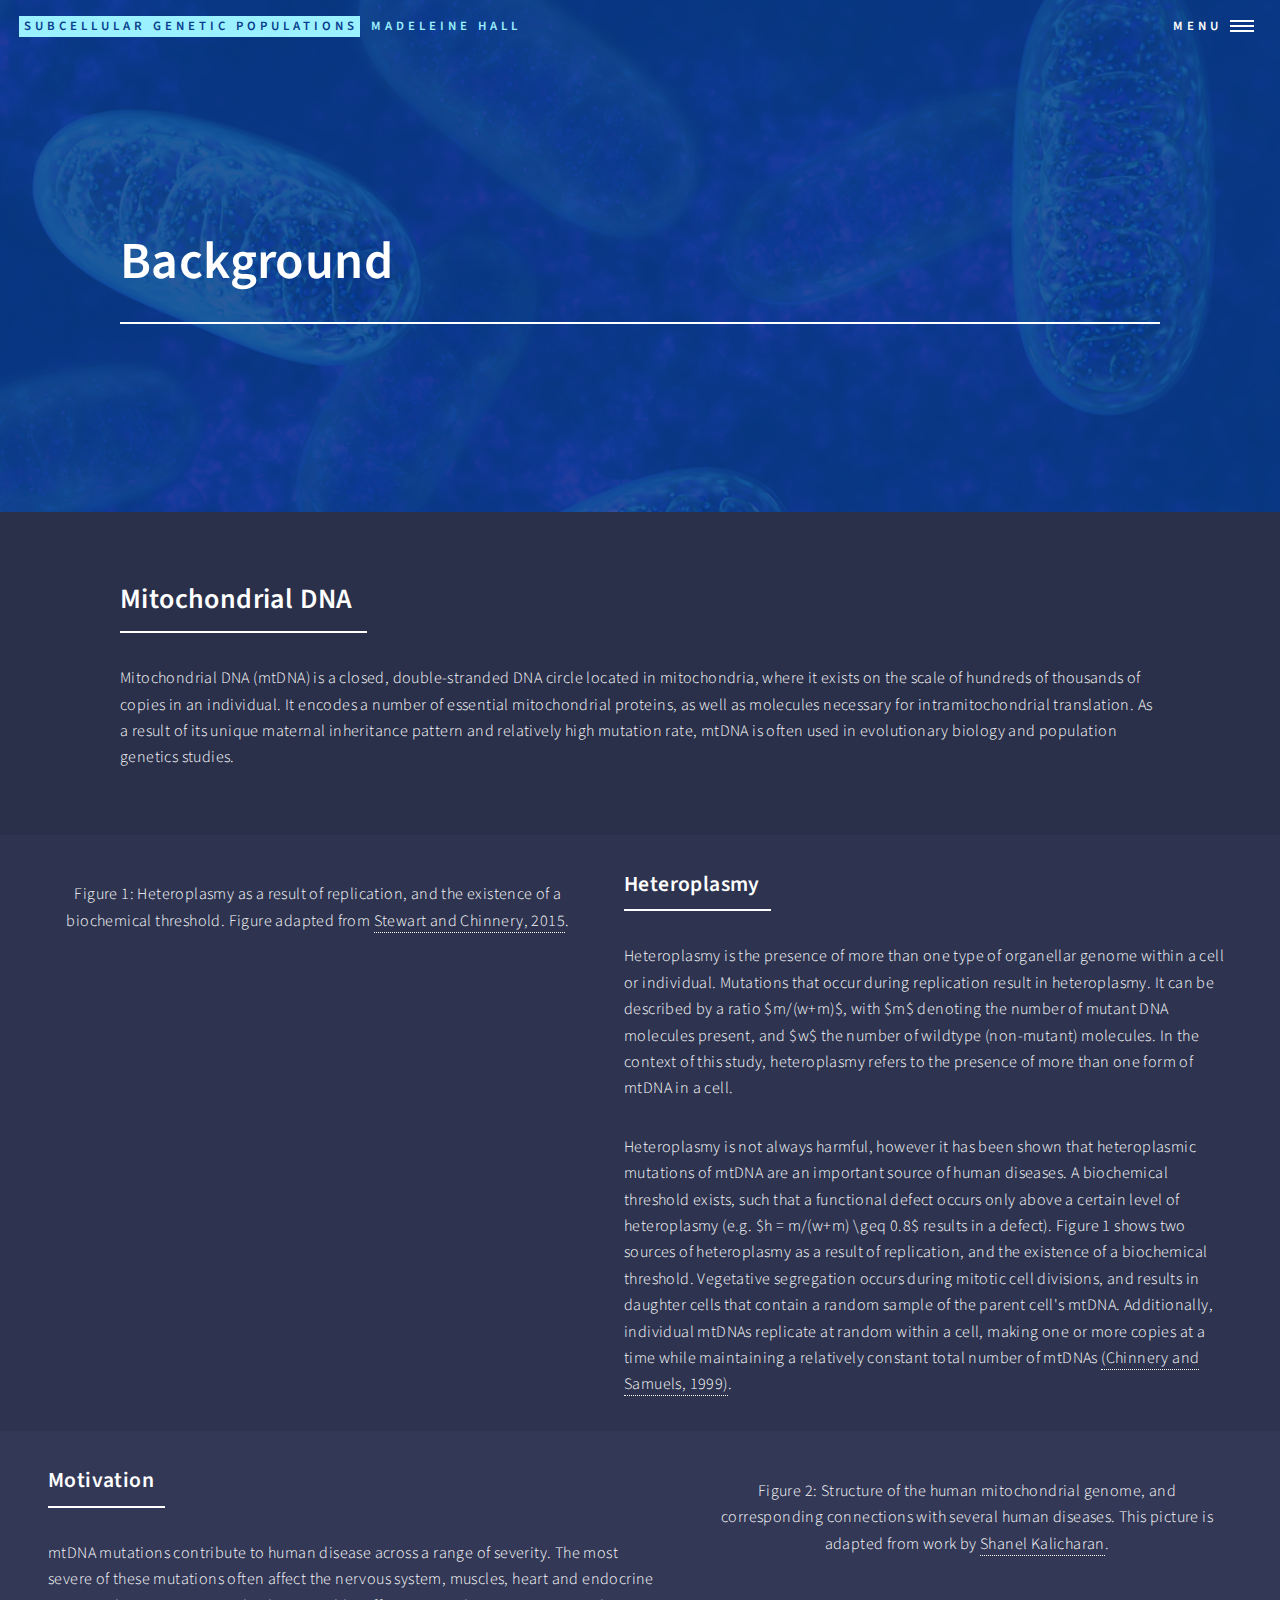
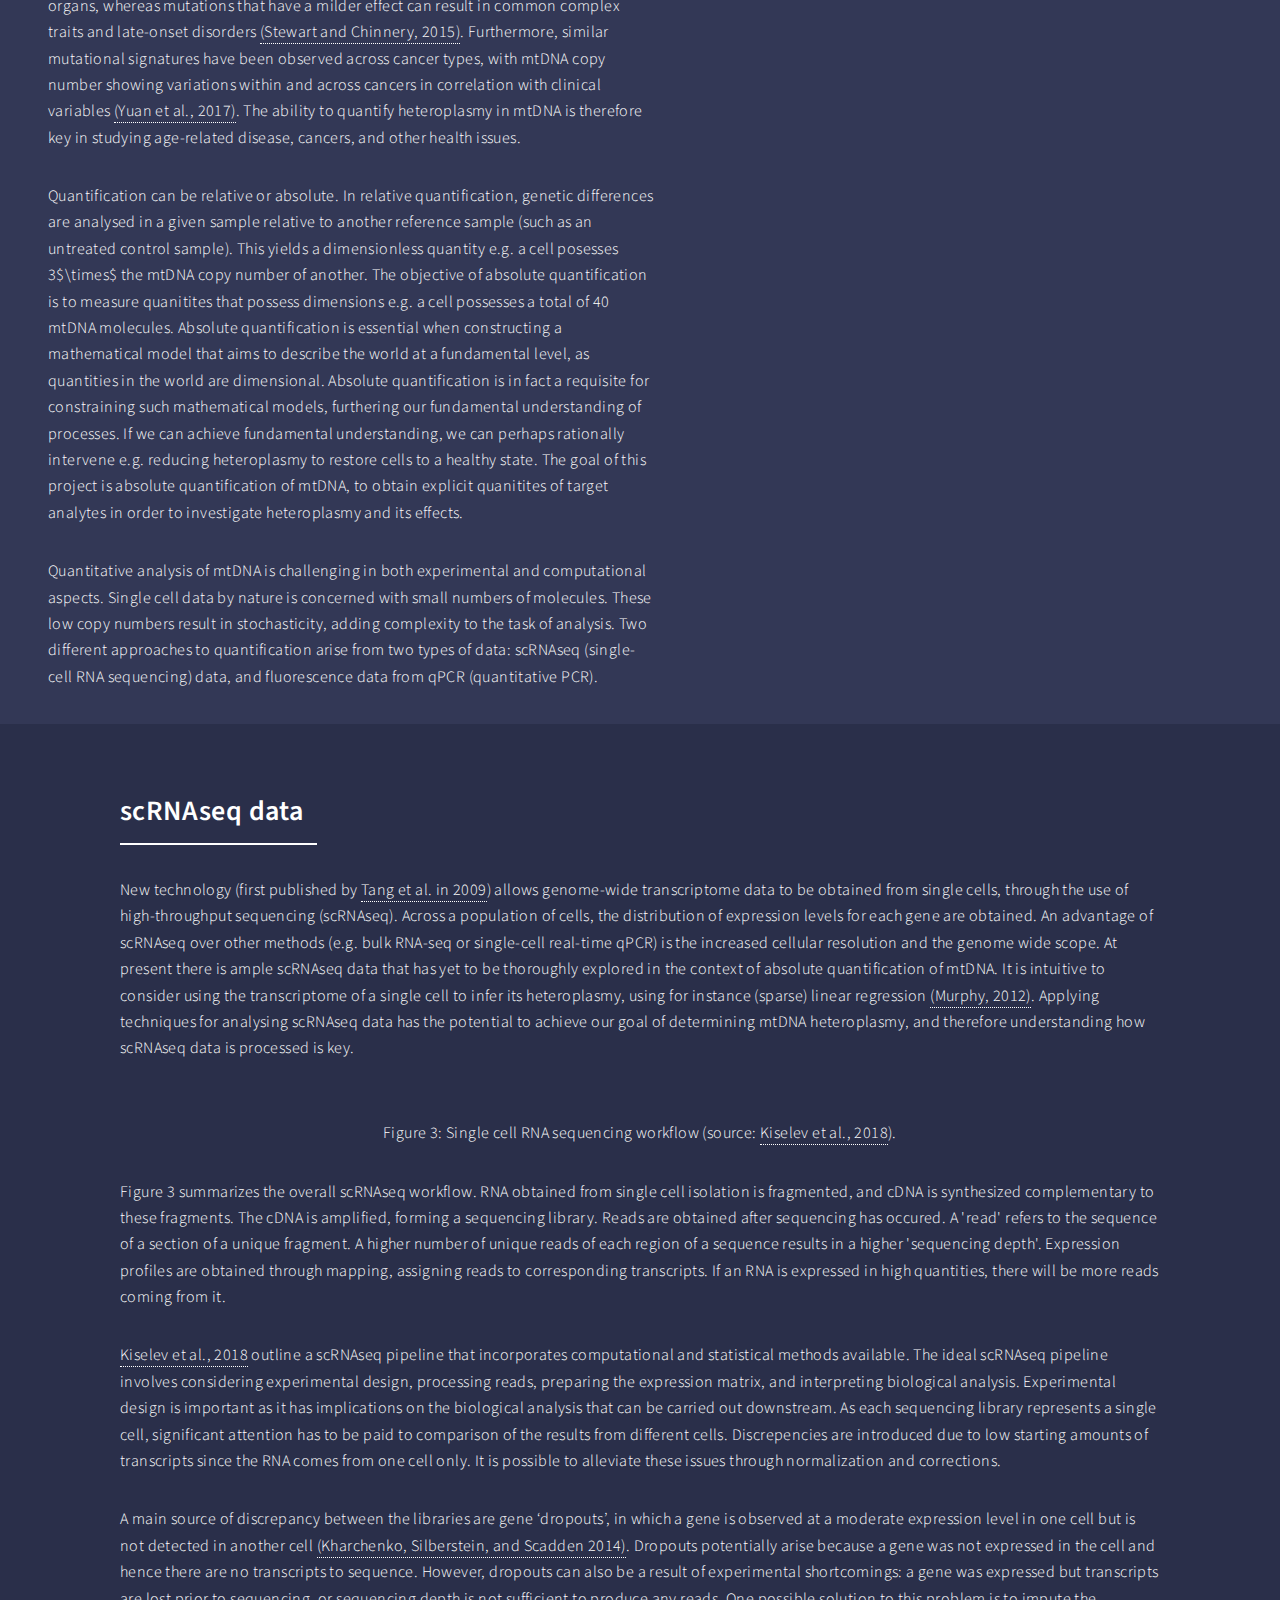
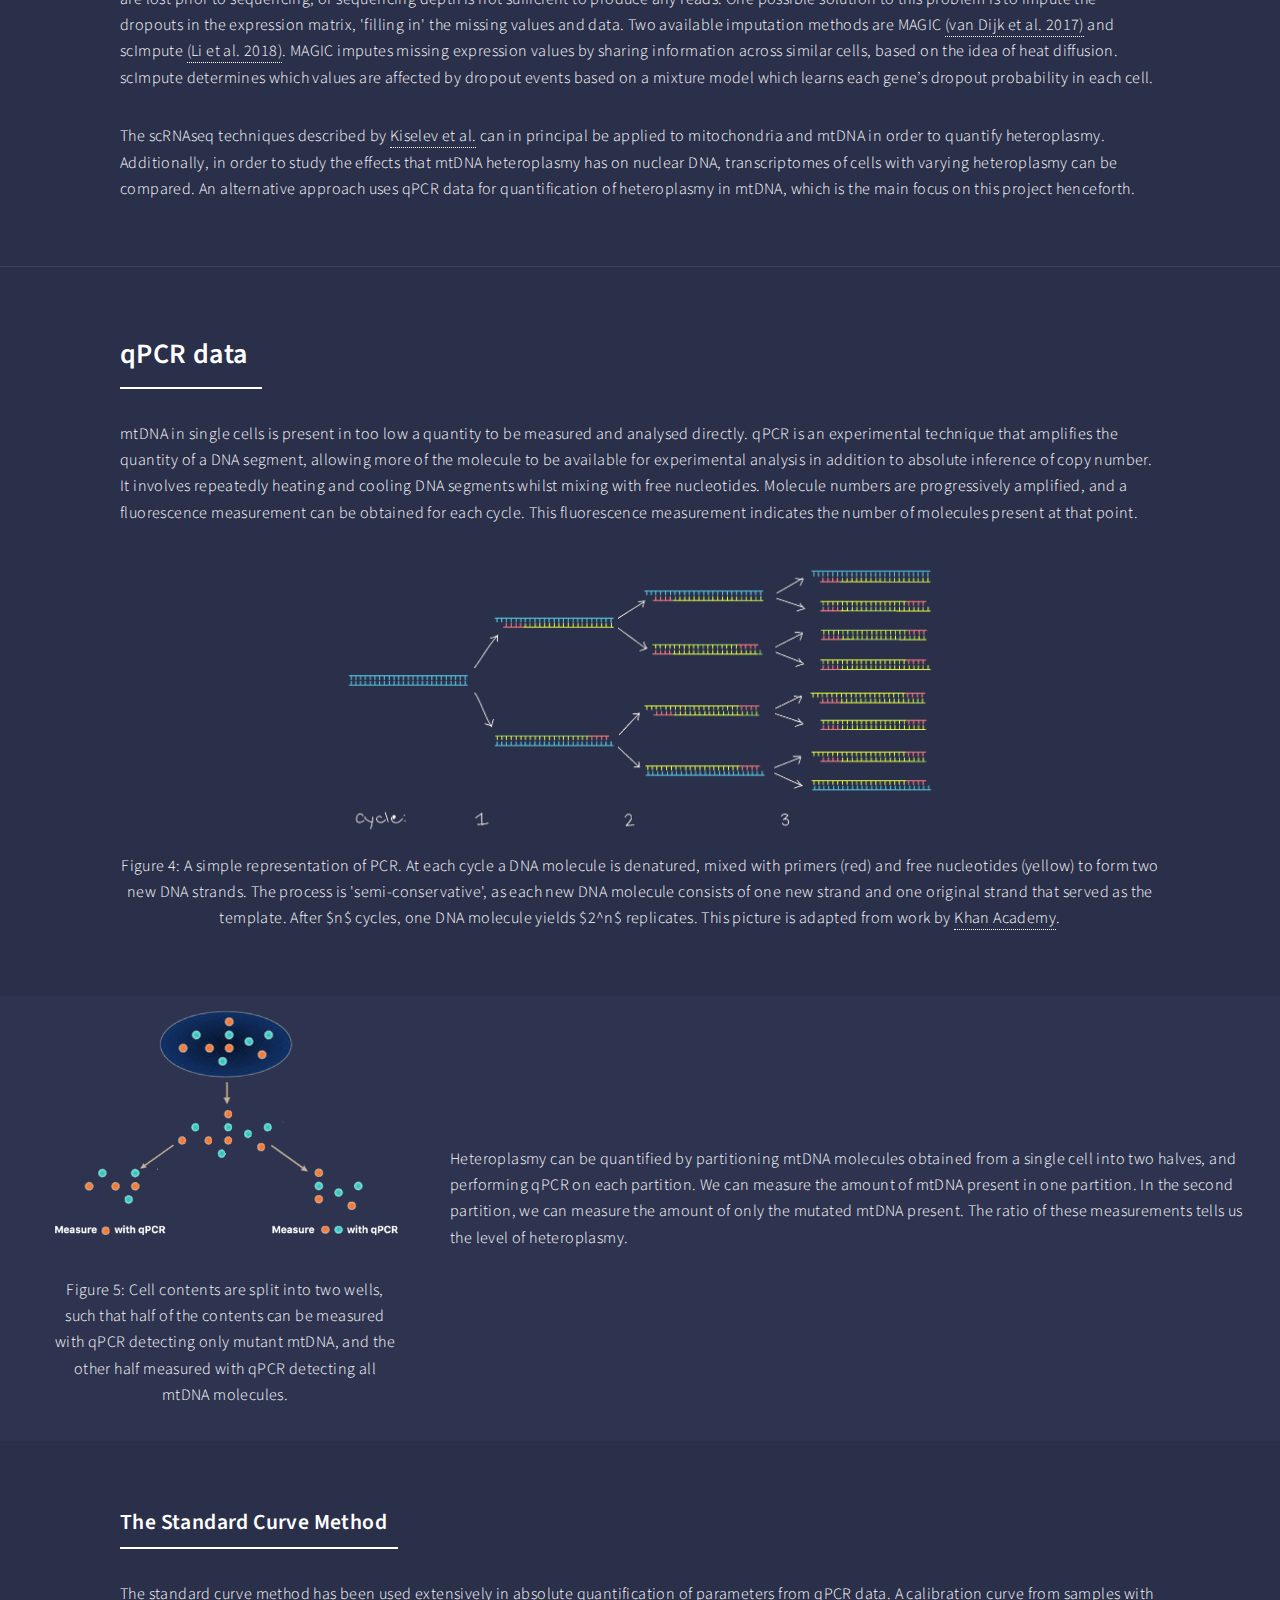
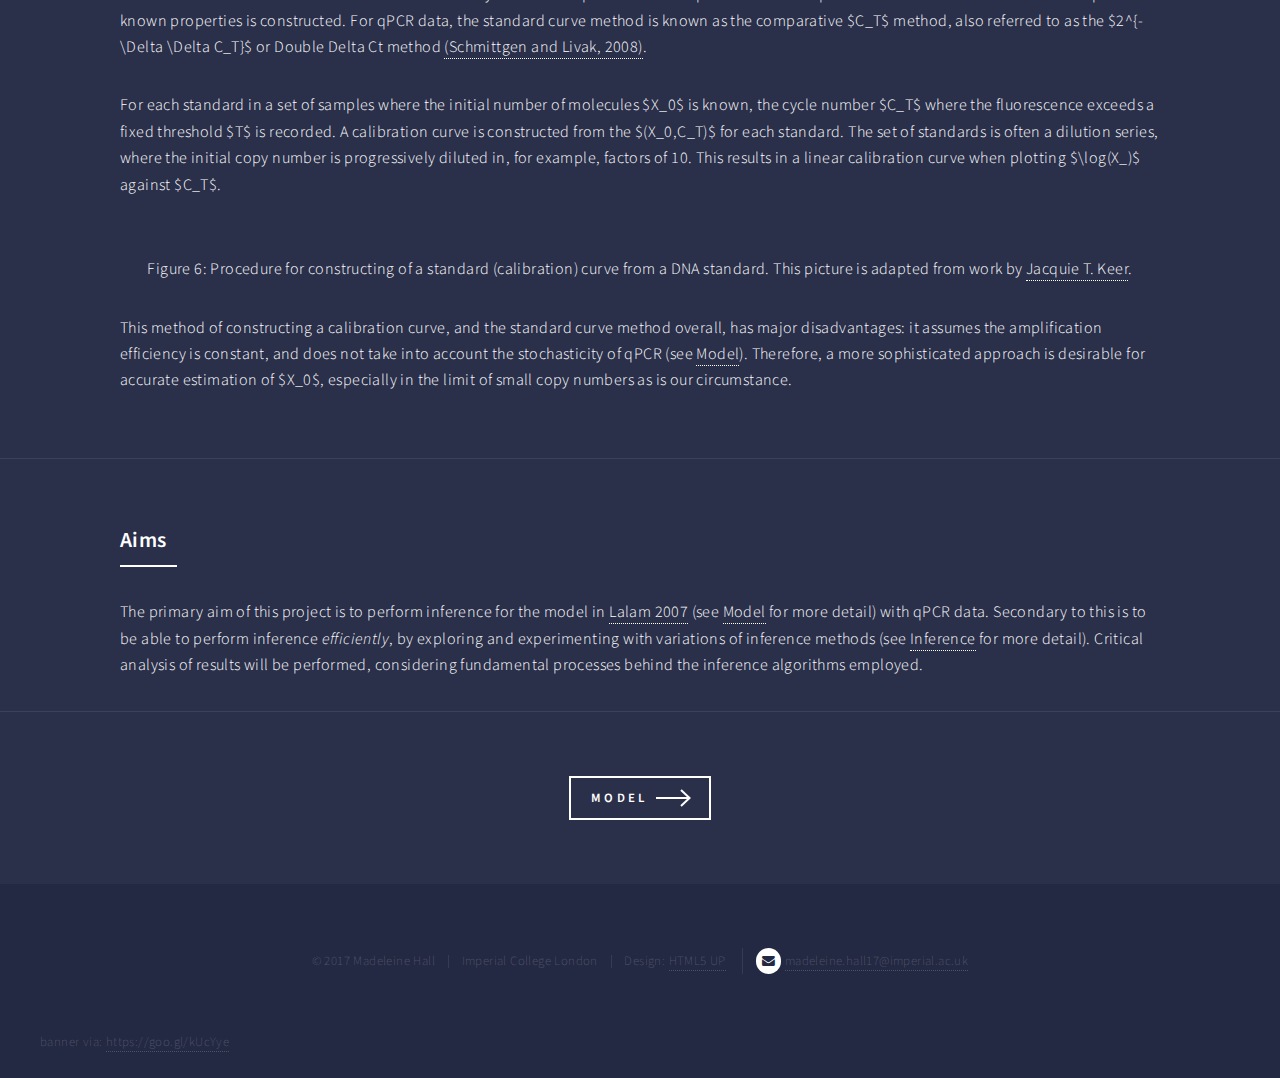
==== commit 7ef055ef: "aims" ====
--- a/background.html
+++ b/background.html
@@ -260,6 +260,13 @@
 								</div>
 
 							</section>
+							<section>
+								<div class="inner">
+									<header class ="major">
+										<h3>Aims</h3>
+									</header>
+									The primary aim of this project is to perform inference for the model in <a href="references.html">Lalam 2007</a> (see <a href="model.html">Model</a> for more detail) with qPCR data. Secondary to this is to be able to perform inference <i>efficiently</i>, by exploring and experimenting with variations of inference methods (see <a href="inference.html">Inference</a> for more detail). Critical analysis of results will be performed, considering fundamental processes behind the inference algorithms employed.
+							</section>
 
 
 							<section id="next">
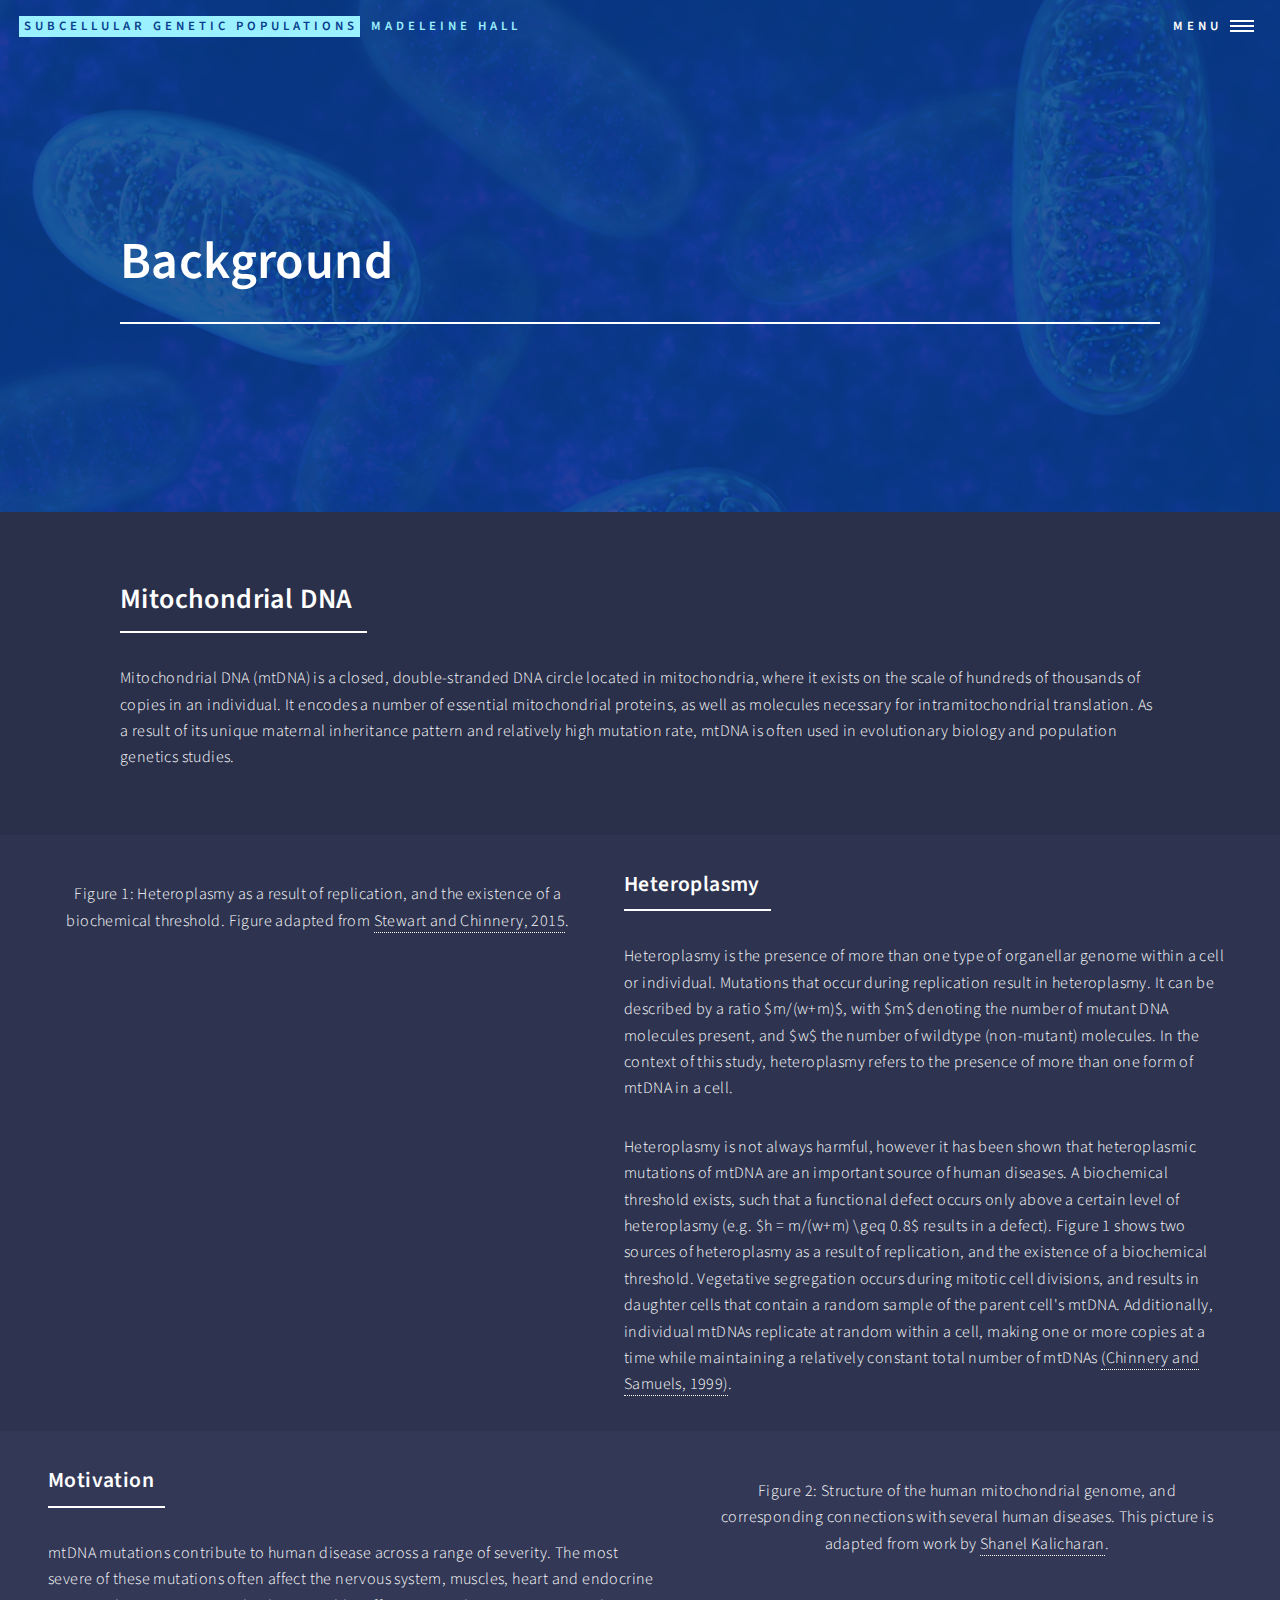
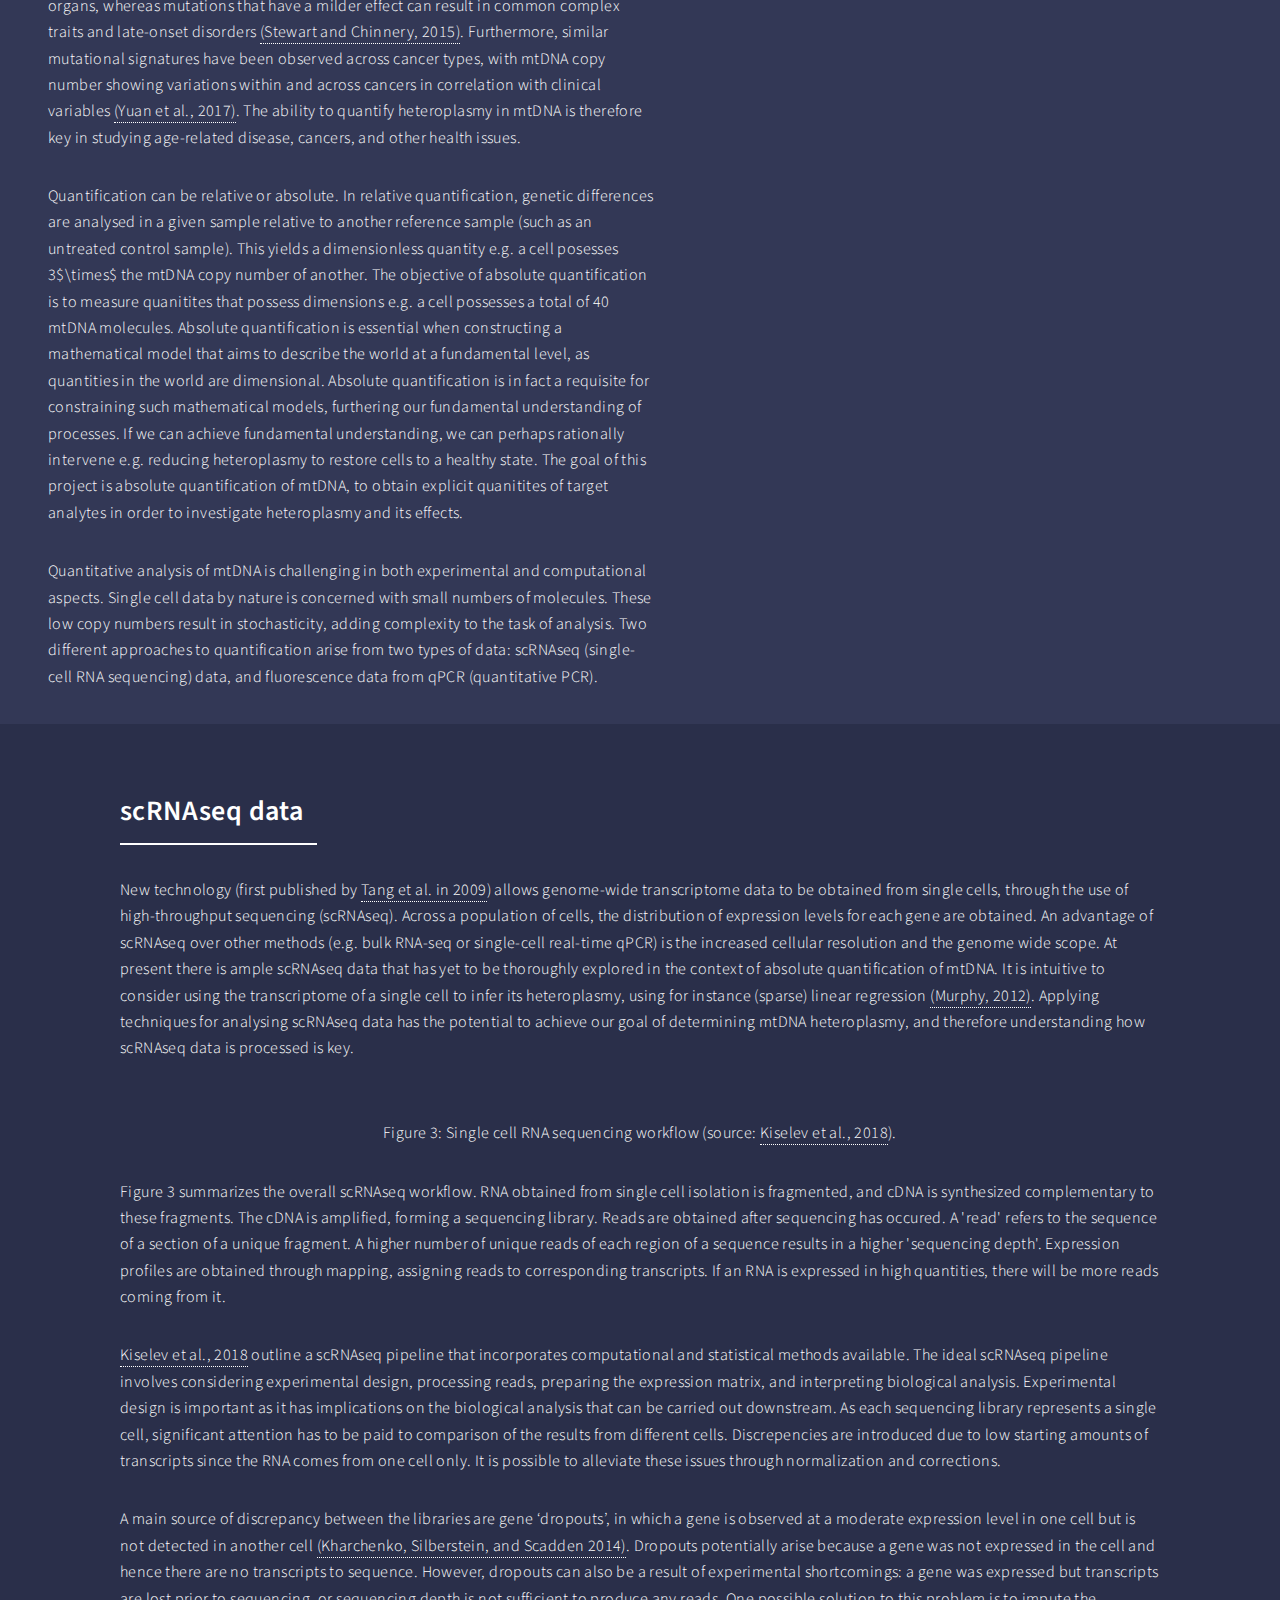
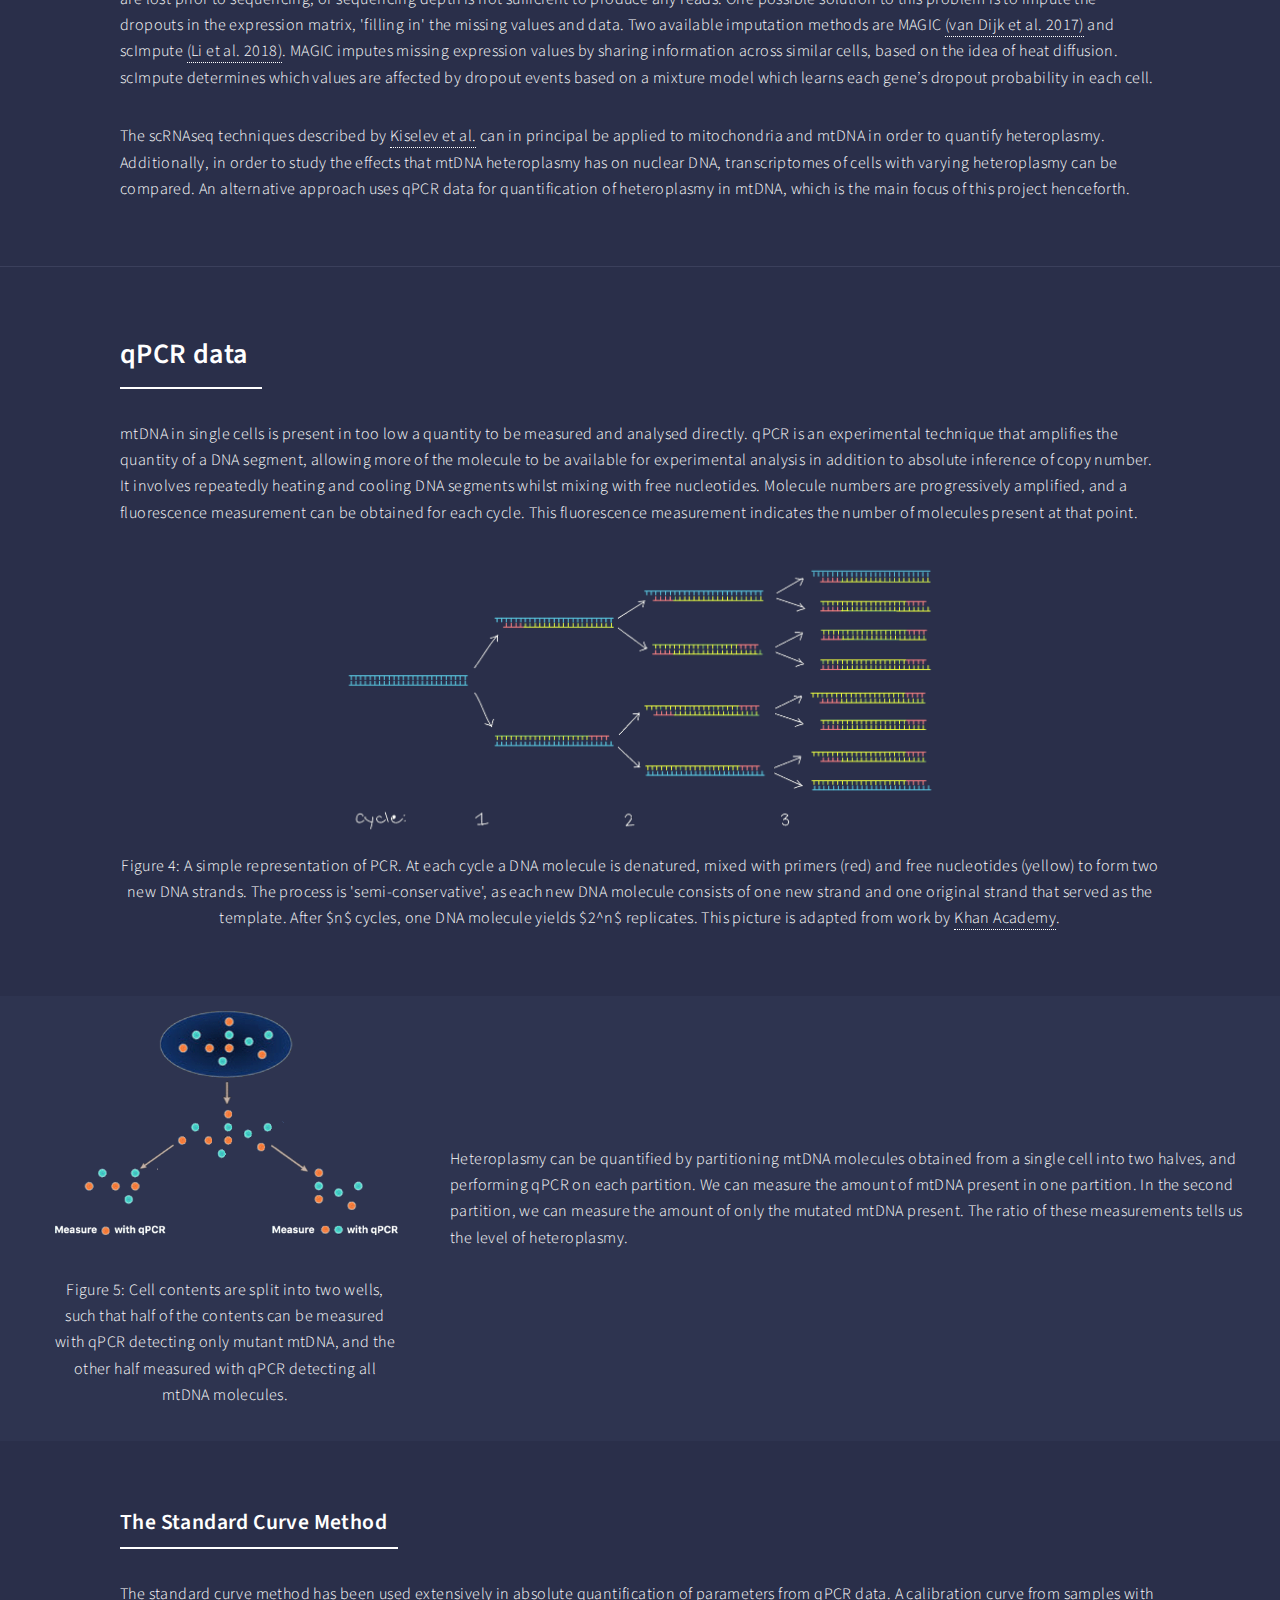
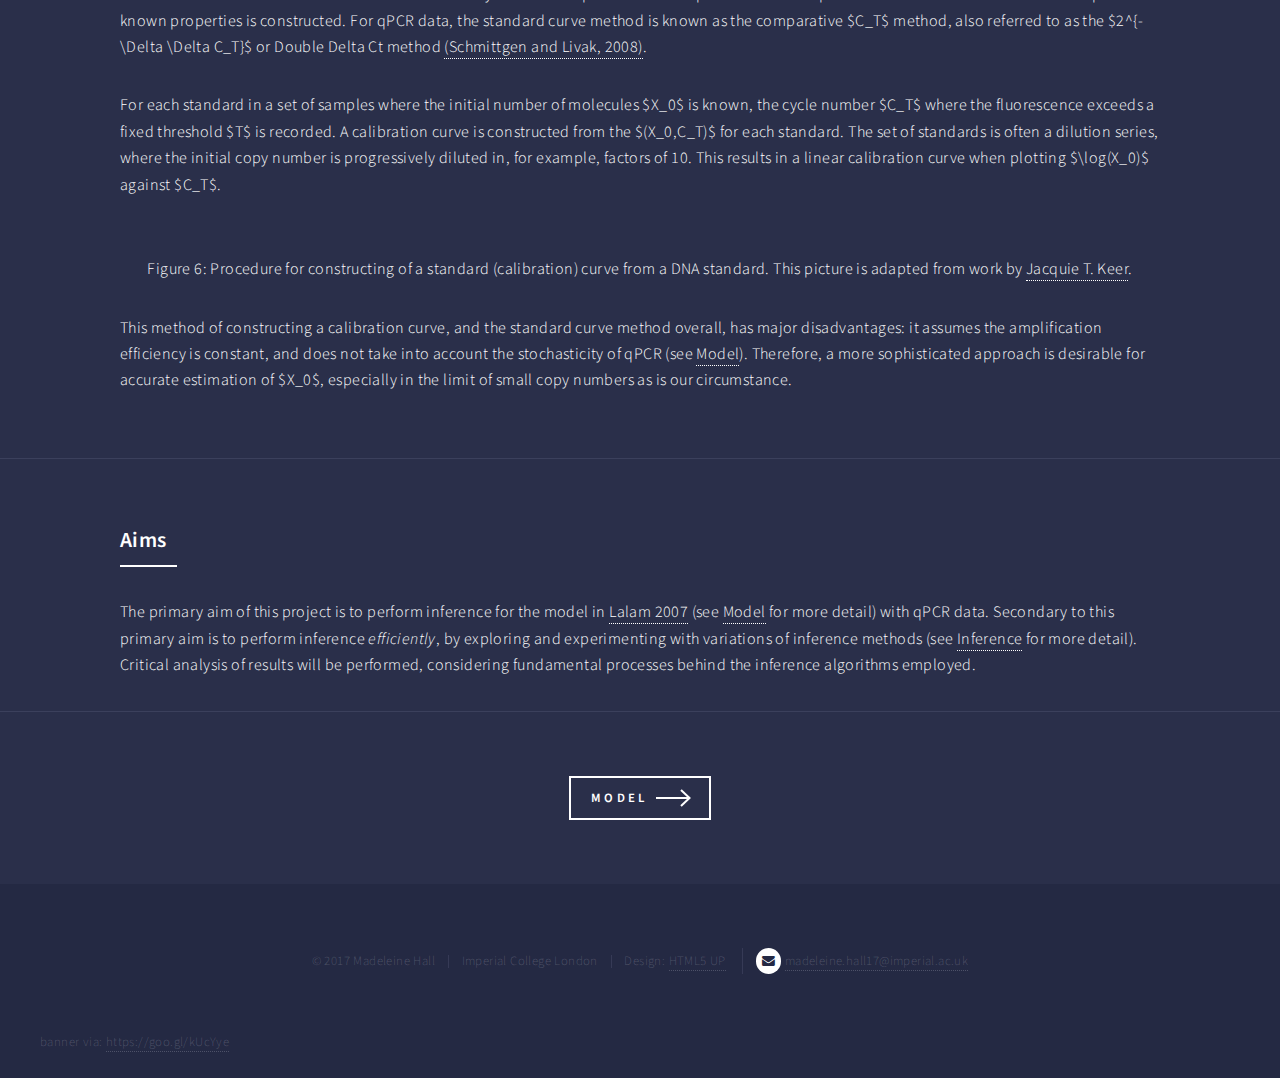
==== commit 1f49c671: "proofread" ====
--- a/background.html
+++ b/background.html
@@ -205,7 +205,7 @@
 										 <!-- In the context of mtDNA, as we are unsure of the effects of heteroplasmy on the transcriptome as a whole, this is important to consider. -->
 									One possible solution to this problem is to impute the dropouts in the expression matrix, 'filling in' the missing values and data. Two available imputation methods are MAGIC <a href="references.html">(van Dijk et al. 2017)</a> and scImpute <a href="references.html">(Li et al. 2018)</a>. MAGIC imputes missing expression values by sharing information across similar cells, based on the idea of heat diffusion. scImpute determines which values are affected by dropout events based on a mixture model which learns each gene’s dropout probability in each cell.</p>
 									<p>The scRNAseq techniques described by <a href="references.html">Kiselev et al.</a> can in principal be applied to mitochondria and mtDNA in order to quantify heteroplasmy. Additionally, in order to study the effects that mtDNA heteroplasmy has on nuclear DNA, transcriptomes of cells with varying heteroplasmy can be compared.
-									An alternative approach uses qPCR data for quantification of heteroplasmy in mtDNA, which is the main focus on this project henceforth.</p>
+									An alternative approach uses qPCR data for quantification of heteroplasmy in mtDNA, which is the main focus of this project henceforth.</p>
 									<!-- <ul class="actions">
 										<li><a href="generic.html" class="button next">Get Started</a></li>
 									</ul> -->
@@ -245,7 +245,7 @@
 											</header>
 																				<p>The standard curve method has been used extensively in absolute quantification of parameters from qPCR data. A calibration curve from samples with known properties is constructed. For qPCR data, the standard curve method is known as the comparative $C_T$ method, also referred to as the $2^{-\Delta \Delta C_T}$ or Double Delta Ct method <a href="references.html">(Schmittgen and Livak, 2008)</a>.
 																				</p>
-																				<p>For each standard in a set of samples where the initial number of molecules $X_0$ is known, the cycle number $C_T$ where the fluorescence exceeds a fixed threshold $T$ is recorded. A calibration curve is constructed from the $(X_0,C_T)$ for each standard. The set of standards is often a dilution series, where the initial copy number is progressively diluted in, for example, factors of 10. This results in a linear calibration curve when plotting $\log(X_)$ against $C_T$. </p>
+																				<p>For each standard in a set of samples where the initial number of molecules $X_0$ is known, the cycle number $C_T$ where the fluorescence exceeds a fixed threshold $T$ is recorded. A calibration curve is constructed from the $(X_0,C_T)$ for each standard. The set of standards is often a dilution series, where the initial copy number is progressively diluted in, for example, factors of 10. This results in a linear calibration curve when plotting $\log(X_0)$ against $C_T$. </p>
 																				<center>
 
 
@@ -265,7 +265,7 @@
 									<header class ="major">
 										<h3>Aims</h3>
 									</header>
-									The primary aim of this project is to perform inference for the model in <a href="references.html">Lalam 2007</a> (see <a href="model.html">Model</a> for more detail) with qPCR data. Secondary to this is to be able to perform inference <i>efficiently</i>, by exploring and experimenting with variations of inference methods (see <a href="inference.html">Inference</a> for more detail). Critical analysis of results will be performed, considering fundamental processes behind the inference algorithms employed.
+									The primary aim of this project is to perform inference for the model in <a href="references.html">Lalam 2007</a> (see <a href="model.html">Model</a> for more detail) with qPCR data. Secondary to this primary aim is to perform inference <i>efficiently</i>, by exploring and experimenting with variations of inference methods (see <a href="inference.html">Inference</a> for more detail). Critical analysis of results will be performed, considering fundamental processes behind the inference algorithms employed.
 							</section>
 
 
